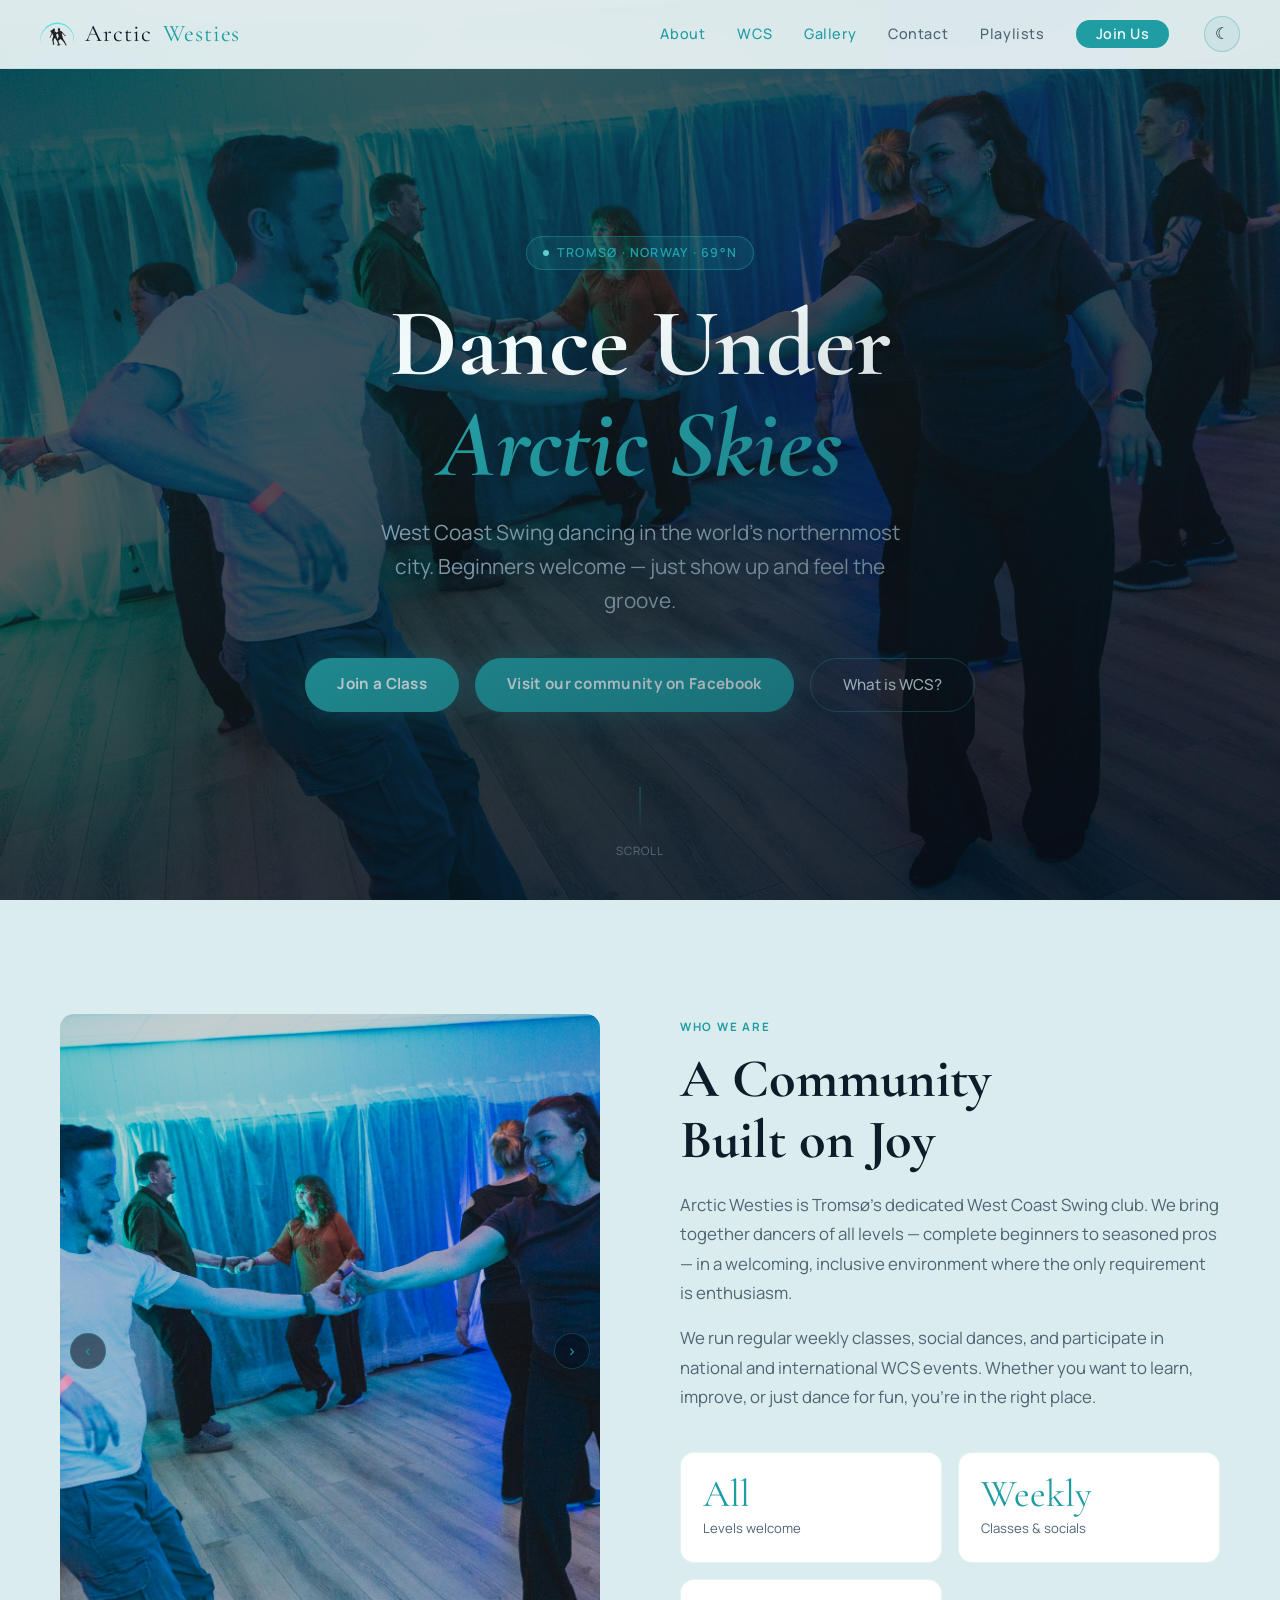
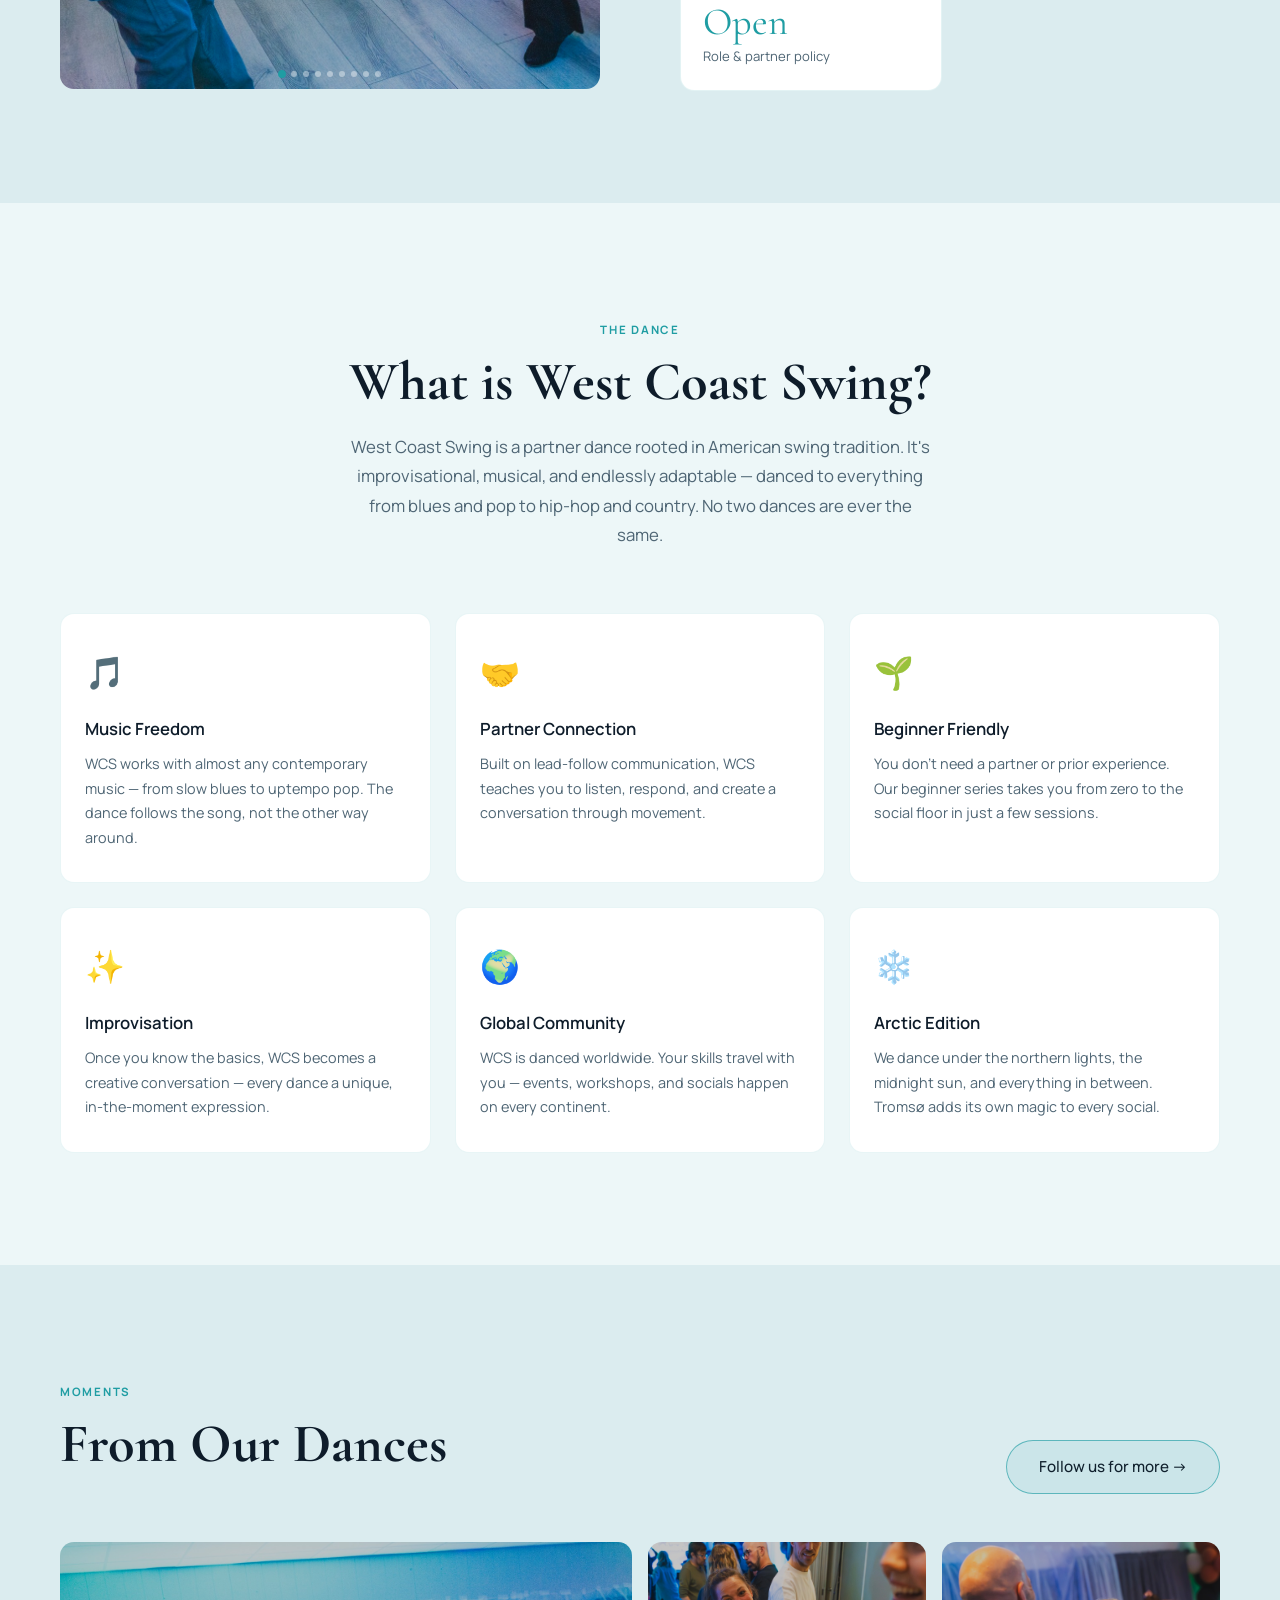
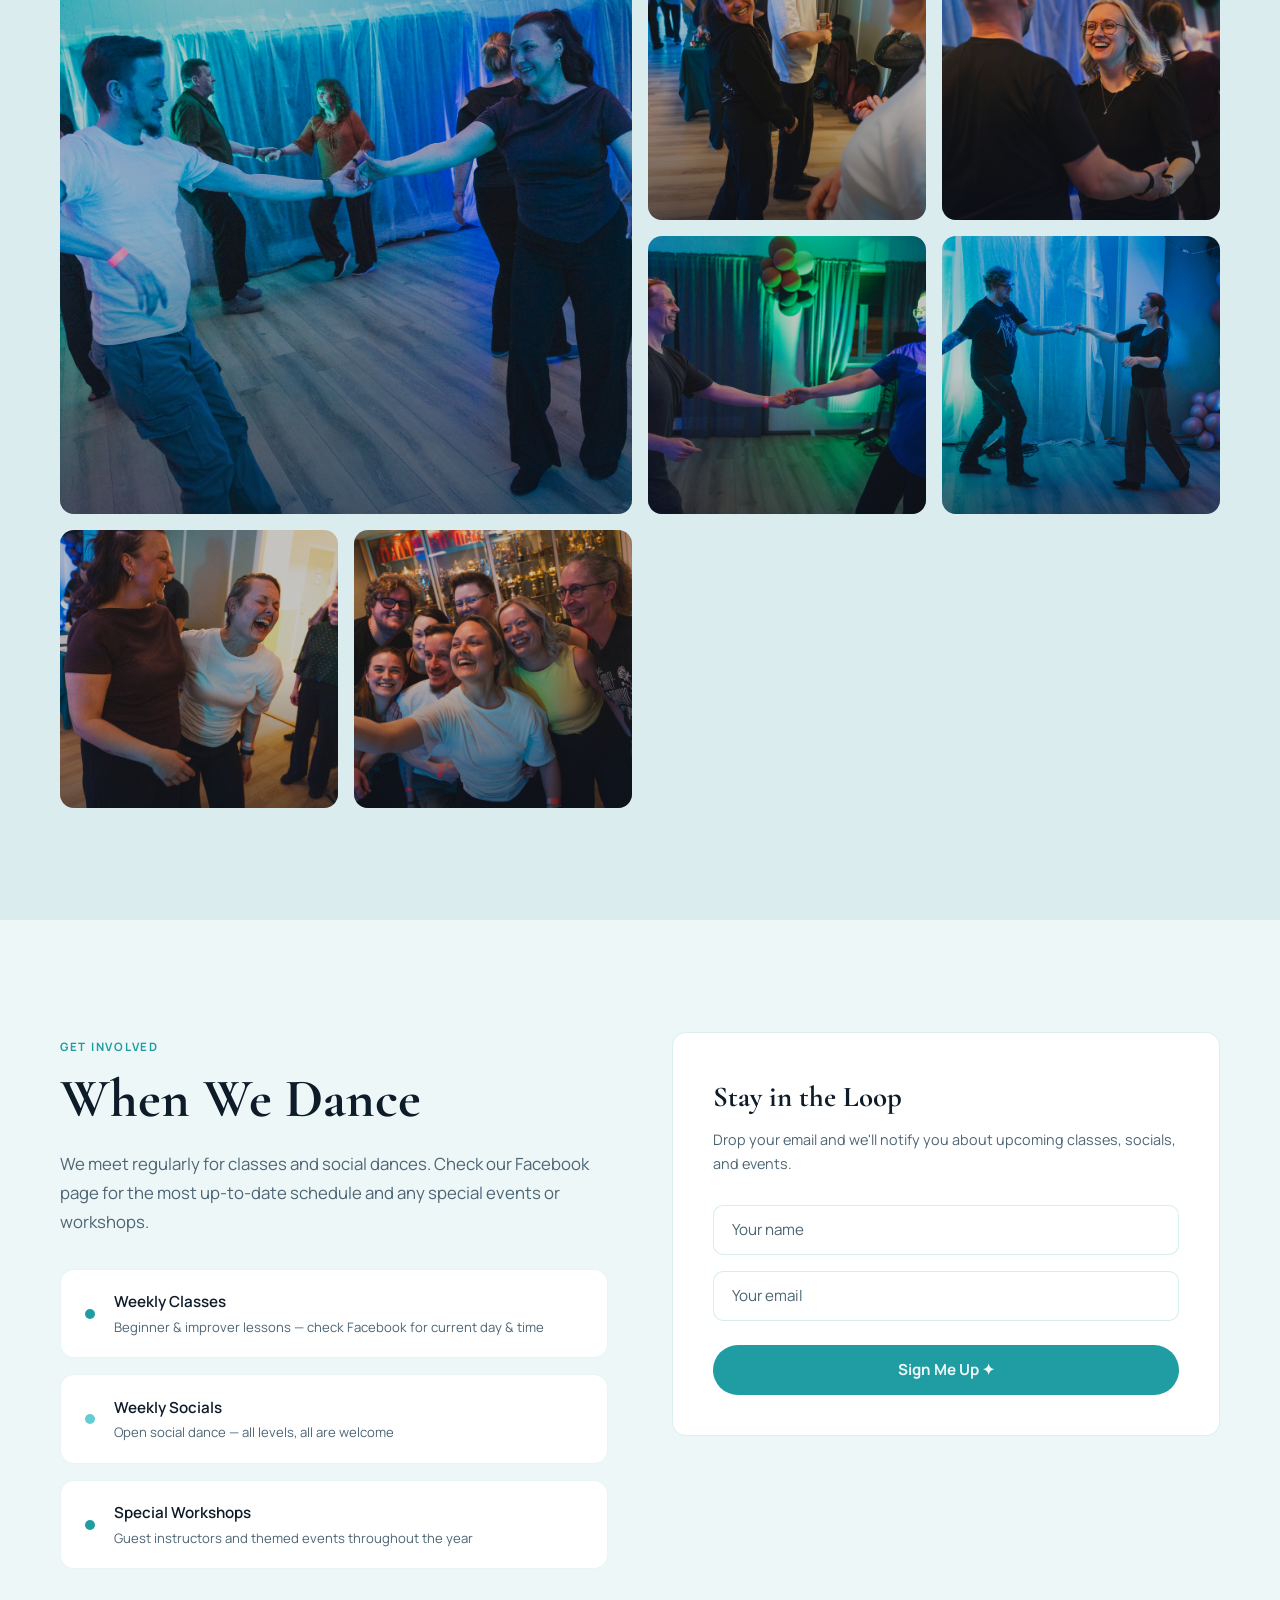
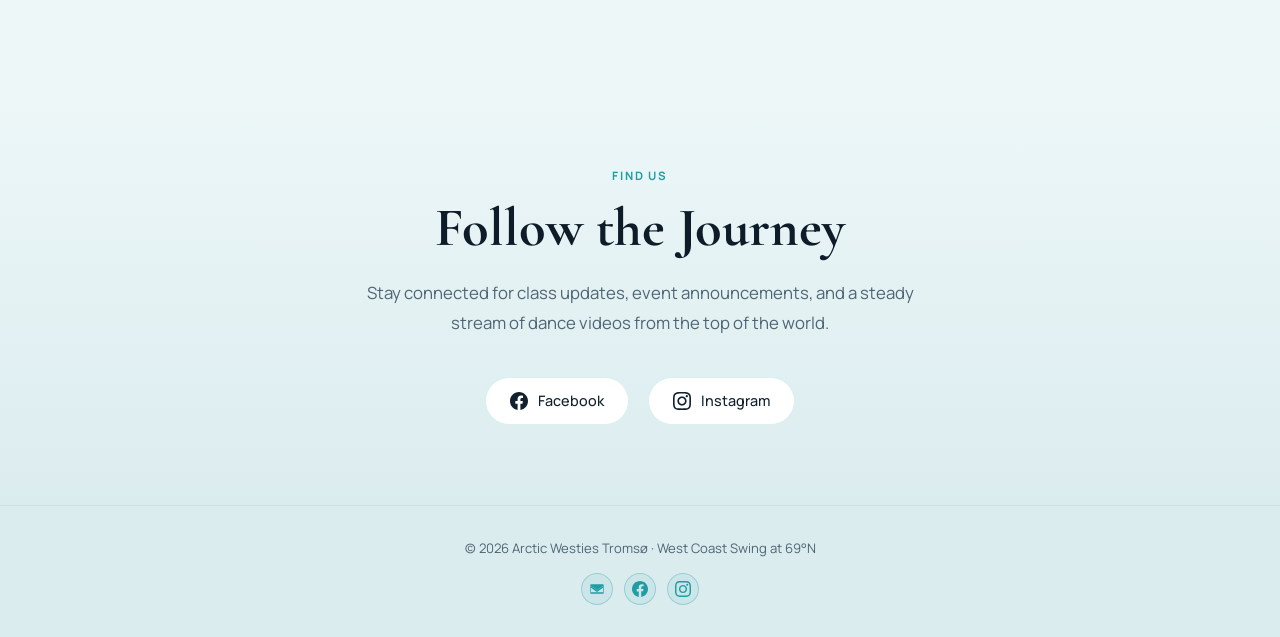
==== index.html @ 947f96ac "update colorscheme" ====
<!DOCTYPE html>
<html lang="en">
<head>
  <meta charset="UTF-8" />
  <meta name="viewport" content="width=device-width, initial-scale=1.0" />
  <title>Arctic Westies — West Coast Swing in Tromsø</title>
  <link rel="icon" type="image/svg+xml" href="favicon.svg" />
  <link rel="icon" type="image/x-icon" href="favicon.ico" />
  <link rel="preconnect" href="https://fonts.googleapis.com" />
  <link rel="preconnect" href="https://fonts.gstatic.com" crossorigin />
  <link href="https://fonts.googleapis.com/css2?family=Manrope:wght@300;400;500;600;700&family=Cormorant+Garamond:ital,wght@0,600;0,700;1,400;1,600&display=swap" rel="stylesheet" />
  <link rel="stylesheet" href="res/shared.css?v=20260511" />
  <style>
    /* ── Hero ───────────────────────────────────────── */
    .hero {
      position: relative;
      min-height: 100svh;
      display: flex;
      flex-direction: column;
      align-items: center;
      justify-content: center;
      text-align: center;
      padding: 8rem 2rem 5rem;
      overflow: hidden;
    }

    /* Slideshow */
    .hero-slides {
      position: absolute;
      inset: 0;
      overflow: hidden;
    }

    .hero-slide {
      position: absolute;
      inset: 0;
      background-size: cover;
      background-position: center 30%;
      filter: brightness(0.35) saturate(1.2);
      opacity: 0;
      transform: scale(1.04);
      transition: opacity 1.5s ease-in-out;
    }
    .hero-slide.active {
      opacity: 1;
      animation: slowZoom 20s ease-in-out infinite alternate;
    }

    @keyframes slowZoom {
      from { transform: scale(1.04); }
      to   { transform: scale(1.12); }
    }

    /* aurora shimmer overlay */
    .hero-slides::after {
      content: '';
      position: absolute;
      inset: 0;
      background: linear-gradient(
        160deg,
        rgba(var(--teal-rgb), 0.18) 0%,
        rgba(var(--aurora-rgb), 0.08) 40%,
        rgba(8,13,26,0.6) 100%
      );
      pointer-events: none;
      z-index: 1;
    }

    .hero-content {
      position: relative;
      max-width: 800px;
    }

    .hero-badge {
      display: inline-flex;
      align-items: center;
      gap: 0.5rem;
      background: rgba(var(--teal-rgb), 0.15);
      border: 1px solid rgba(var(--teal-rgb), 0.4);
      color: var(--teal);
      font-size: 0.78rem;
      font-weight: 600;
      letter-spacing: 0.1em;
      text-transform: uppercase;
      padding: 0.35rem 1rem;
      border-radius: 50px;
      margin-bottom: 1.5rem;
    }
    .hero-badge::before {
      content: '';
      width: 6px; height: 6px;
      border-radius: 50%;
      background: var(--aurora);
      animation: pulse 2s ease-in-out infinite;
    }
    @keyframes pulse {
      0%, 100% { opacity: 1; transform: scale(1); }
      50%       { opacity: 0.5; transform: scale(1.5); }
    }

    .hero h1 {
      font-family: 'Cormorant Garamond', serif;
      font-size: clamp(3rem, 7.5vw, 6rem);
      color: #ffffff;
      line-height: 1.05;
      margin-bottom: 0.4rem;
      text-shadow: 0 8px 28px rgba(8, 13, 26, 0.45);
    }
    .hero h1 em {
      font-style: italic;
      color: var(--teal);
    }

    .hero-sub {
      font-size: clamp(1rem, 2.5vw, 1.3rem);
      color: #8fa8b8;
      margin: 1.2rem 0 2.5rem;
      max-width: 560px;
      margin-inline: auto;
      text-shadow: 0 6px 22px rgba(8, 13, 26, 0.35);
    }

    .hero-actions {
      display: flex;
      gap: 1rem;
      justify-content: center;
      flex-wrap: wrap;
    }

    .btn-primary {
      display: inline-block;
      background: var(--teal);
      color: var(--navy);
      font-weight: 700;
      font-size: 0.95rem;
      padding: 0.85rem 2rem;
      border-radius: 50px;
      text-decoration: none;
      letter-spacing: 0.02em;
      transition: background var(--transition), transform var(--transition), box-shadow var(--transition);
      box-shadow: 0 0 28px rgba(var(--teal-rgb), 0.35);
    }
    .btn-primary:hover {
      background: var(--aurora);
      transform: translateY(-2px);
      box-shadow: 0 0 40px rgba(var(--aurora-rgb), 0.4);
    }

    .btn-ghost {
      display: inline-block;
      border: 1.5px solid rgba(var(--teal-rgb), 0.45);
      color: #e4fbfc;
      font-weight: 500;
      font-size: 0.95rem;
      padding: 0.85rem 2rem;
      border-radius: 50px;
      text-decoration: none;
      transition: border-color var(--transition), color var(--transition), background var(--transition);
    }
    .btn-ghost:hover {
      border-color: var(--teal);
      color: var(--teal);
      background: rgba(var(--teal-rgb), 0.06);
    }

    .hero-scroll {
      position: absolute;
      bottom: 2.5rem;
      left: 50%;
      transform: translateX(-50%);
      display: flex;
      flex-direction: column;
      align-items: center;
      gap: 0.4rem;
      color: #8fa8b8;
      font-size: 0.72rem;
      letter-spacing: 0.1em;
      text-transform: uppercase;
    }
    .hero-scroll-line {
      width: 1px;
      height: 48px;
      background: linear-gradient(to bottom, var(--teal), transparent);
      animation: scrollLine 2s ease-in-out infinite;
    }
    @keyframes scrollLine {
      0%   { transform: scaleY(0); transform-origin: top; opacity: 0; }
      40%  { transform: scaleY(1); opacity: 1; }
      100% { transform: scaleY(1); transform-origin: bottom; opacity: 0; }
    }

    /* ── Section Shared ─────────────────────────────── */
    section { padding: 7rem 2rem; }

    .section-label {
      display: inline-block;
      font-size: 0.72rem;
      font-weight: 700;
      letter-spacing: 0.15em;
      text-transform: uppercase;
      color: var(--teal);
      margin-bottom: 0.8rem;
    }

    .section-title {
      font-family: 'Cormorant Garamond', serif;
      font-size: clamp(2.2rem, 4.5vw, 3.4rem);
      color: var(--white);
      line-height: 1.12;
      margin-bottom: 1.2rem;
    }

    .section-body {
      color: var(--muted);
      font-size: 1.05rem;
      max-width: 580px;
      line-height: 1.75;
    }

    .container { max-width: 1160px; margin-inline: auto; }

    /* ── About ──────────────────────────────────────── */
    #about {
      background: var(--navy-mid);
    }
    .about-grid {
      display: grid;
      grid-template-columns: 1fr 1fr;
      gap: 5rem;
      align-items: center;
    }
    /* About carousel */
    .about-image-wrap {
      position: relative;
      border-radius: var(--radius);
      overflow: hidden;
      aspect-ratio: 4/5;
    }
    .about-carousel {
      display: flex;
      width: 100%;
      height: 100%;
      transition: transform 0.55s cubic-bezier(.4,0,.2,1);
      will-change: transform;
      touch-action: pan-y pinch-zoom;
    }
    .about-carousel img {
      flex: 0 0 100%;
      width: 100%;
      height: 100%;
      object-fit: cover;
      display: block;
      filter: brightness(0.9) saturate(1.1);
      pointer-events: none;
      user-select: none;
    }
    .about-image-accent {
      position: absolute;
      inset: -16px;
      border-radius: calc(var(--radius) + 8px);
      border: 1.5px solid rgba(var(--teal-rgb), 0.25);
      pointer-events: none;
      z-index: -1;
    }
    .about-carousel-btn {
      position: absolute;
      top: 50%;
      transform: translateY(-50%);
      background: rgba(8,13,26,0.55);
      border: 1px solid rgba(var(--teal-rgb), 0.3);
      color: var(--teal);
      width: 36px; height: 36px;
      border-radius: 50%;
      display: flex;
      align-items: center;
      justify-content: center;
      cursor: pointer;
      z-index: 2;
      transition: background var(--transition), border-color var(--transition);
      font-size: 1rem;
      line-height: 1;
    }
    .about-carousel-btn:hover {
      background: rgba(var(--teal-rgb), 0.2);
      border-color: var(--teal);
    }
    .about-carousel-btn.prev { left: 10px; }
    .about-carousel-btn.next { right: 10px; }
    .about-carousel-dots {
      position: absolute;
      bottom: 12px;
      left: 50%;
      transform: translateX(-50%);
      display: flex;
      gap: 6px;
      z-index: 2;
    }
    .about-carousel-dots span {
      width: 6px; height: 6px;
      border-radius: 50%;
      background: rgba(255,255,255,0.4);
      transition: background var(--transition), transform var(--transition);
      cursor: pointer;
    }
    .about-carousel-dots span.active {
      background: var(--teal);
      transform: scale(1.3);
    }
    .about-stats {
      display: grid;
      grid-template-columns: 1fr 1fr;
      gap: 1rem;
      margin-top: 2.5rem;
    }
    .stat-card {
      background: var(--card-bg);
      border: 1px solid rgba(var(--teal-rgb), 0.12);
      border-radius: var(--radius);
      padding: 1.4rem;
    }
    .stat-card .num {
      font-family: 'Cormorant Garamond', serif;
      font-size: 2.4rem;
      color: var(--teal);
      line-height: 1;
    }
    .stat-card .label {
      font-size: 0.82rem;
      color: var(--muted);
      margin-top: 0.3rem;
    }

    /* ── What is WCS ────────────────────────────────── */
    #wcs {
      background: var(--navy);
      text-align: center;
    }
    .wcs-intro {
      max-width: 680px;
      margin-inline: auto;
    }
    .features-grid {
      display: grid;
      grid-template-columns: repeat(3, 1fr);
      gap: 1.5rem;
      margin-top: 4rem;
    }
    .feature-card {
      background: var(--card-bg);
      border: 1px solid rgba(var(--teal-rgb), 0.1);
      border-radius: var(--radius);
      padding: 2rem 1.5rem;
      text-align: left;
      transition: border-color var(--transition), transform var(--transition), box-shadow var(--transition);
    }
    .feature-card:hover {
      border-color: rgba(var(--teal-rgb), 0.4);
      transform: translateY(-4px);
      box-shadow: 0 12px 36px rgba(var(--teal-rgb), 0.1);
    }
    .feature-icon {
      font-size: 2rem;
      margin-bottom: 1rem;
      display: block;
    }
    .feature-card h3 {
      color: var(--white);
      font-size: 1.05rem;
      font-weight: 600;
      margin-bottom: 0.6rem;
    }
    .feature-card p {
      color: var(--muted);
      font-size: 0.9rem;
      line-height: 1.7;
    }

    /* ── Gallery ────────────────────────────────────── */
    #gallery {
      background: var(--navy-mid);
    }
    .gallery-header {
      display: flex;
      align-items: flex-end;
      justify-content: space-between;
      gap: 2rem;
      margin-bottom: 3rem;
      flex-wrap: wrap;
    }
    #gallery .btn-ghost {
      color: var(--ice);
      border-color: rgba(var(--teal-rgb), 0.55);
      background: rgba(var(--teal-rgb), 0.05);
    }
    #gallery .btn-ghost:hover {
      color: var(--teal);
      background: rgba(var(--teal-rgb), 0.14);
    }
    [data-theme="light"] #gallery .btn-ghost {
      color: #10202d !important;
      border-color: rgba(31, 157, 163, 0.65);
      background: rgba(31, 157, 163, 0.08);
    }
    [data-theme="light"] #gallery .btn-ghost:hover {
      color: #0b6f74 !important;
      background: rgba(31, 157, 163, 0.18);
    }
    .gallery-grid {
      display: grid;
      grid-template-columns: repeat(4, 1fr);
      grid-template-rows: auto auto;
      gap: 1rem;
    }
    .gallery-item {
      overflow: hidden;
      border-radius: var(--radius);
      position: relative;
      cursor: pointer;
    }
    .gallery-item:nth-child(1) {
      grid-column: span 2;
      grid-row: span 2;
    }
    .gallery-item img {
      width: 100%;
      height: 100%;
      object-fit: cover;
      display: block;
      aspect-ratio: 1;
      transition: transform 0.6s cubic-bezier(.4,0,.2,1), filter 0.6s ease;
      filter: brightness(0.85) saturate(1.1);
    }
    .gallery-item:nth-child(1) img { aspect-ratio: auto; }
    .gallery-item:hover img {
      transform: scale(1.05);
      filter: brightness(1) saturate(1.3);
    }
    .gallery-item::after {
      content: '';
      position: absolute;
      inset: 0;
      background: linear-gradient(to bottom, transparent 50%, rgba(8,13,26,0.5));
      pointer-events: none;
    }

    /* ── Schedule / Join ────────────────────────────── */
    #join {
      background: var(--navy);
    }
    .join-grid {
      display: grid;
      grid-template-columns: 1fr 1fr;
      gap: 4rem;
      align-items: start;
    }
    .schedule-list {
      margin-top: 2rem;
      display: flex;
      flex-direction: column;
      gap: 1rem;
    }
    .schedule-item {
      display: flex;
      align-items: center;
      gap: 1.2rem;
      background: var(--card-bg);
      border: 1px solid rgba(var(--teal-rgb), 0.1);
      border-radius: var(--radius);
      padding: 1.2rem 1.5rem;
      transition: border-color var(--transition);
    }
    .schedule-item:hover { border-color: rgba(var(--teal-rgb), 0.35); }
    .schedule-dot {
      width: 10px; height: 10px;
      border-radius: 50%;
      background: var(--teal);
      flex-shrink: 0;
    }
    .schedule-dot.aurora { background: var(--aurora); }
    .schedule-item-text .day {
      font-weight: 600;
      color: var(--white);
      font-size: 0.95rem;
    }
    .schedule-item-text .desc {
      font-size: 0.82rem;
      color: var(--muted);
      margin-top: 0.15rem;
    }

    .join-form-card {
      background: var(--card-bg);
      border: 1px solid rgba(var(--teal-rgb), 0.15);
      border-radius: var(--radius);
      padding: 2.5rem;
    }
    .join-form-card h3 {
      font-family: 'Cormorant Garamond', serif;
      font-size: 1.8rem;
      color: var(--white);
      margin-bottom: 0.5rem;
    }
    .join-form-card p {
      color: var(--muted);
      font-size: 0.9rem;
      margin-bottom: 1.8rem;
    }
    .form-group { margin-bottom: 1rem; }
    .form-group input {
      width: 100%;
      background: rgba(255,255,255,0.04);
      border: 1px solid rgba(var(--teal-rgb), 0.18);
      border-radius: 10px;
      color: var(--white);
      font-family: inherit;
      font-size: 0.95rem;
      padding: 0.85rem 1.1rem;
      outline: none;
      transition: border-color var(--transition), box-shadow var(--transition);
    }
    .form-group input::placeholder { color: var(--muted); }
    .form-group input:focus {
      border-color: var(--teal);
      box-shadow: 0 0 0 3px rgba(var(--teal-rgb), 0.1);
    }
    .form-submit {
      width: 100%;
      background: var(--teal);
      color: var(--navy);
      font-family: inherit;
      font-size: 0.95rem;
      font-weight: 700;
      border: none;
      border-radius: 50px;
      padding: 0.9rem;
      cursor: pointer;
      margin-top: 0.5rem;
      transition: background var(--transition), transform var(--transition);
    }
    .form-submit:hover {
      background: var(--aurora);
      transform: translateY(-1px);
    }

    /* ── Social Links ───────────────────────────────── */
    #social {
      background: linear-gradient(180deg, var(--navy) 0%, var(--navy-mid) 100%);
      text-align: center;
      padding: 5rem 2rem;
    }
    .social-links {
      display: flex;
      justify-content: center;
      gap: 1.2rem;
      margin-top: 2.5rem;
      flex-wrap: wrap;
    }
    .social-link {
      display: inline-flex;
      align-items: center;
      gap: 0.6rem;
      background: var(--card-bg);
      border: 1px solid rgba(var(--teal-rgb), 0.15);
      color: var(--ice);
      text-decoration: none;
      font-size: 0.9rem;
      font-weight: 500;
      padding: 0.7rem 1.5rem;
      border-radius: 50px;
      transition: border-color var(--transition), color var(--transition), transform var(--transition);
    }
    .social-link svg { width: 18px; height: 18px; fill: currentColor; flex-shrink: 0; }
    .social-link:hover {
      border-color: var(--teal);
      color: var(--teal);
      transform: translateY(-2px);
    }

    @media (max-width: 900px) {
      .about-grid,
      .join-grid { grid-template-columns: 1fr; gap: 3rem; }

      .features-grid { grid-template-columns: 1fr 1fr; }

      .gallery-grid {
        grid-template-columns: 1fr 1fr;
      }
      .gallery-item:nth-child(1) {
        grid-column: span 2;
        grid-row: span 1;
      }
    }

    @media (max-width: 600px) {
      section { padding: 5rem 1.25rem; }
      .features-grid { grid-template-columns: 1fr; }
      .gallery-grid { grid-template-columns: 1fr; }
      .gallery-item:nth-child(1) { grid-column: span 1; }
    }
  </style>
</head>
<body>

  <!-- ── Hero ────────────────────────────────── -->
  <section class="hero">
    <div class="hero-slides">
      <div class="hero-slide active" style="background-image:url('res/669555722_122290406372065096_7731487247216348692_n.jpg')"></div>
      <div class="hero-slide" style="background-image:url('res/671834419_122290404608065096_618133652669736184_n.jpg')"></div>
      <div class="hero-slide" style="background-image:url('res/669970367_122290406996065096_5418430406136648073_n.jpg')"></div>
      <div class="hero-slide" style="background-image:url('res/670624724_122290405556065096_8692727728279044291_n.jpg')"></div>
      <div class="hero-slide" style="background-image:url('res/670909158_122290405946065096_632603687669706200_n.jpg')"></div>
      <div class="hero-slide" style="background-image:url('res/670921360_122290405538065096_1580877307536704262_n.jpg')"></div>
      <div class="hero-slide" style="background-image:url('res/670985426_122290407302065096_5317517016173339021_n.jpg')"></div>
      <div class="hero-slide" style="background-image:url('res/671493852_122290406324065096_4670091031132647930_n.jpg')"></div>
      <div class="hero-slide" style="background-image:url('res/671787609_122290405724065096_8483701940552019245_n.jpg')"></div>
      <div class="hero-slide" style="background-image:url('res/673459684_122290405802065096_8936611366694424307_n.jpg')"></div>
    </div>
    <div class="hero-content">
      <div class="hero-badge">Tromsø · Norway · 69°N</div>
      <h1>Dance Under<br /><em>Arctic Skies</em></h1>
      <p class="hero-sub">
        West Coast Swing dancing in the world's northernmost city.
        Beginners welcome — just show up and feel the groove.
      </p>
      <div class="hero-actions">
        <a href="#join" class="btn-primary">Join a Class</a>
          <a href="https://www.facebook.com/profile.php?id=61551952885255" target="_blank" rel="noopener noreferrer" class="btn-primary">Visit our community on Facebook</a>
        <a href="#wcs" class="btn-ghost">What is WCS?</a>
      </div>
    </div>
    <div class="hero-scroll">
      <div class="hero-scroll-line"></div>
      <span>scroll</span>
    </div>
  </section>

  <!-- ── About ───────────────────────────────── -->
  <section id="about">
    <div class="container">
      <div class="about-grid">
        <div class="about-image-wrap reveal" id="aboutCarouselWrap">
          <div class="about-carousel" id="aboutCarousel">
            <img src="res/669555722_122290406372065096_7731487247216348692_n.jpg" alt="Arctic Westies dancers" />
            <img src="res/671834419_122290404608065096_618133652669736184_n.jpg" alt="Arctic Westies social" />
            <img src="res/669970367_122290406996065096_5418430406136648073_n.jpg" alt="WCS class Tromsø" />
            <img src="res/670624724_122290405556065096_8692727728279044291_n.jpg" alt="Arctic Westies event" />
            <img src="res/670909158_122290405946065096_632603687669706200_n.jpg" alt="WCS social dance" />
            <img src="res/670921360_122290405538065096_1580877307536704262_n.jpg" alt="Dance class" />
            <img src="res/671493852_122290406324065096_4670091031132647930_n.jpg" alt="Arctic Westies dancers" />
            <img src="res/671787609_122290405724065096_8483701940552019245_n.jpg" alt="WCS in Tromsø" />
            <img src="res/673459684_122290405802065096_8936611366694424307_n.jpg" alt="Arctic Westies" />
          </div>
          <button class="about-carousel-btn prev" aria-label="Previous">&#8249;</button>
          <button class="about-carousel-btn next" aria-label="Next">&#8250;</button>
          <div class="about-carousel-dots" id="aboutDots"></div>
          <div class="about-image-accent"></div>
        </div>
        <div>
          <span class="section-label reveal">Who we are</span>
          <h2 class="section-title reveal reveal-delay-1">A Community<br />Built on Joy</h2>
          <p class="section-body reveal reveal-delay-2">
            Arctic Westies is Tromsø's dedicated West Coast Swing club.
            We bring together dancers of all levels — complete beginners to
            seasoned pros — in a welcoming, inclusive environment where the
            only requirement is enthusiasm.
          </p>
          <p class="section-body reveal reveal-delay-2" style="margin-top:1rem;">
            We run regular weekly classes, social dances, and participate
            in national and international WCS events. Whether you want to
            learn, improve, or just dance for fun, you're in the right place.
          </p>
          <div class="about-stats">
            <div class="stat-card reveal reveal-delay-3">
              <div class="num">All</div>
              <div class="label">Levels welcome</div>
            </div>
            <div class="stat-card reveal reveal-delay-4">
              <div class="num">Weekly</div>
              <div class="label">Classes & socials</div>
            </div>
            <div class="stat-card reveal reveal-delay-4">
              <div class="num">Open</div>
              <div class="label">Role &amp; partner policy</div>
            </div>
          </div>
        </div>
      </div>
    </div>
  </section>

  <!-- ── What is WCS ──────────────────────────── -->
  <section id="wcs">
    <div class="container">
      <div class="wcs-intro">
        <span class="section-label reveal">The dance</span>
        <h2 class="section-title reveal reveal-delay-1">What is West Coast Swing?</h2>
        <p class="section-body reveal reveal-delay-2" style="margin-inline:auto;">
          West Coast Swing is a partner dance rooted in American swing tradition.
          It's improvisational, musical, and endlessly adaptable — danced to
          everything from blues and pop to hip-hop and country. No two dances are
          ever the same.
        </p>
      </div>
      <div class="features-grid">
        <div class="feature-card reveal reveal-delay-1">
          <span class="feature-icon">🎵</span>
          <h3>Music Freedom</h3>
          <p>WCS works with almost any contemporary music — from slow blues to uptempo pop. The dance follows the song, not the other way around.</p>
        </div>
        <div class="feature-card reveal reveal-delay-2">
          <span class="feature-icon">🤝</span>
          <h3>Partner Connection</h3>
          <p>Built on lead-follow communication, WCS teaches you to listen, respond, and create a conversation through movement.</p>
        </div>
        <div class="feature-card reveal reveal-delay-3">
          <span class="feature-icon">🌱</span>
          <h3>Beginner Friendly</h3>
          <p>You don't need a partner or prior experience. Our beginner series takes you from zero to the social floor in just a few sessions.</p>
        </div>
        <div class="feature-card reveal reveal-delay-1">
          <span class="feature-icon">✨</span>
          <h3>Improvisation</h3>
          <p>Once you know the basics, WCS becomes a creative conversation — every dance a unique, in-the-moment expression.</p>
        </div>
        <div class="feature-card reveal reveal-delay-2">
          <span class="feature-icon">🌍</span>
          <h3>Global Community</h3>
          <p>WCS is danced worldwide. Your skills travel with you — events, workshops, and socials happen on every continent.</p>
        </div>
        <div class="feature-card reveal reveal-delay-3">
          <span class="feature-icon">❄️</span>
          <h3>Arctic Edition</h3>
          <p>We dance under the northern lights, the midnight sun, and everything in between. Tromsø adds its own magic to every social.</p>
        </div>
      </div>
    </div>
  </section>

  <!-- ── Gallery ──────────────────────────────── -->
  <section id="gallery">
    <div class="container">
      <div class="gallery-header">
        <div>
          <span class="section-label reveal">Moments</span>
          <h2 class="section-title reveal reveal-delay-1">From Our Dances</h2>
        </div>
        <a href="#social" class="btn-ghost reveal">Follow us for more →</a>
      </div>
      <div class="gallery-grid">
        <div class="gallery-item reveal">
          <img src="res/669555722_122290406372065096_7731487247216348692_n.jpg" alt="WCS class in Tromsø" loading="lazy" />
        </div>
        <div class="gallery-item reveal reveal-delay-1">
          <img src="res/671834419_122290404608065096_618133652669736184_n.jpg" alt="Arctic Westies social dance" loading="lazy" />
        </div>
        <div class="gallery-item reveal reveal-delay-2">
          <img src="res/669970367_122290406996065096_5418430406136648073_n.jpg" alt="WCS dancers at event" loading="lazy" />
        </div>
        <div class="gallery-item reveal reveal-delay-1">
          <img src="res/670624724_122290405556065096_8692727728279044291_n.jpg" alt="Arctic Westies dancers" loading="lazy" />
        </div>
        <div class="gallery-item reveal reveal-delay-2">
          <img src="res/670909158_122290405946065096_632603687669706200_n.jpg" alt="WCS social in Tromsø" loading="lazy" />
        </div>
        <div class="gallery-item reveal reveal-delay-3">
          <img src="res/670921360_122290405538065096_1580877307536704262_n.jpg" alt="Dance class" loading="lazy" />
        </div>
        <div class="gallery-item reveal reveal-delay-3">
          <img src="res/671493852_122290406324065096_4670091031132647930_n.jpg" alt="Arctic Westies event" loading="lazy" />
        </div>
      </div>
    </div>
  </section>

  <!-- ── Join / Schedule ──────────────────────── -->
  <section id="join">
    <div class="container">
      <div class="join-grid">
        <div>
          <span class="section-label reveal">Get involved</span>
          <h2 class="section-title reveal reveal-delay-1">When We Dance</h2>
          <p class="section-body reveal reveal-delay-2">
            We meet regularly for classes and social dances.
            Check our Facebook page for the most up-to-date schedule and
            any special events or workshops.
          </p>
          <div class="schedule-list">
            <div class="schedule-item reveal reveal-delay-1">
              <div class="schedule-dot"></div>
              <div class="schedule-item-text">
                <div class="day">Weekly Classes</div>
                <div class="desc">Beginner &amp; improver lessons — check Facebook for current day &amp; time</div>
              </div>
            </div>
            <div class="schedule-item reveal reveal-delay-2">
              <div class="schedule-dot aurora"></div>
              <div class="schedule-item-text">
                <div class="day">Weekly Socials</div>
                <div class="desc">Open social dance — all levels, all are welcome</div>
              </div>
            </div>
            <div class="schedule-item reveal reveal-delay-3">
              <div class="schedule-dot"></div>
              <div class="schedule-item-text">
                <div class="day">Special Workshops</div>
                <div class="desc">Guest instructors and themed events throughout the year</div>
              </div>
            </div>
          </div>
        </div>
        <div class="join-form-card reveal reveal-delay-2">
          <h3>Stay in the Loop</h3>
          <p>Drop your email and we'll notify you about upcoming classes, socials, and events.</p>
          <form onsubmit="handleSignup(event)">
            <div class="form-group">
              <input type="text" name="name" placeholder="Your name" required autocomplete="name" />
            </div>
            <div class="form-group">
              <input type="email" name="email" placeholder="Your email" required autocomplete="email" />
            </div>
            <button type="submit" class="form-submit">Sign Me Up ✦</button>
          </form>
        </div>
      </div>
    </div>
  </section>

  <!-- ── Social ───────────────────────────────── -->
  <section id="social">
    <div class="container">
      <span class="section-label reveal">Find us</span>
      <h2 class="section-title reveal reveal-delay-1">Follow the Journey</h2>
      <p class="section-body reveal reveal-delay-2" style="margin-inline:auto; text-align:center;">
        Stay connected for class updates, event announcements, and a steady
        stream of dance videos from the top of the world.
      </p>
      <div class="social-links">
        <a href="https://www.facebook.com/profile.php?id=61551952885255" target="_blank" rel="noopener noreferrer" class="social-link reveal reveal-delay-1">
          <!-- Facebook icon -->
          <svg viewBox="0 0 24 24" aria-hidden="true"><path d="M24 12.073C24 5.405 18.627 0 12 0S0 5.405 0 12.073C0 18.1 4.388 23.094 10.125 24v-8.437H7.078v-3.49h3.047V9.41c0-3.025 1.792-4.697 4.533-4.697 1.312 0 2.686.236 2.686.236v2.97h-1.513c-1.491 0-1.956.93-1.956 1.886v2.267h3.328l-.532 3.49h-2.796V24C19.612 23.094 24 18.1 24 12.073z"/></svg>
          Facebook
        </a>
        <a href="https://www.instagram.com/arcticwesties" target="_blank" rel="noopener noreferrer" class="social-link reveal reveal-delay-2">
          <!-- Instagram icon -->
          <svg viewBox="0 0 24 24" aria-hidden="true"><path d="M12 2.163c3.204 0 3.584.012 4.85.07 3.252.148 4.771 1.691 4.919 4.919.058 1.265.069 1.645.069 4.849 0 3.205-.012 3.584-.069 4.849-.149 3.225-1.664 4.771-4.919 4.919-1.266.058-1.644.07-4.85.07-3.204 0-3.584-.012-4.849-.07-3.26-.149-4.771-1.699-4.919-4.92-.058-1.265-.07-1.644-.07-4.849 0-3.204.013-3.583.07-4.849.149-3.227 1.664-4.771 4.919-4.919 1.266-.057 1.645-.069 4.849-.069zm0-2.163c-3.259 0-3.667.014-4.947.072-4.358.2-6.78 2.618-6.98 6.98-.059 1.281-.073 1.689-.073 4.948 0 3.259.014 3.668.072 4.948.2 4.358 2.618 6.78 6.98 6.98 1.281.058 1.689.072 4.948.072 3.259 0 3.668-.014 4.948-.072 4.354-.2 6.782-2.618 6.979-6.98.059-1.28.073-1.689.073-4.948 0-3.259-.014-3.667-.072-4.947-.196-4.354-2.617-6.78-6.979-6.98-1.281-.059-1.69-.073-4.949-.073zm0 5.838c-3.403 0-6.162 2.759-6.162 6.162s2.759 6.163 6.162 6.163 6.162-2.759 6.162-6.163c0-3.403-2.759-6.162-6.162-6.162zm0 10.162c-2.209 0-4-1.79-4-4 0-2.209 1.791-4 4-4s4 1.791 4 4c0 2.21-1.791 4-4 4zm6.406-11.845c-.796 0-1.441.645-1.441 1.44s.645 1.44 1.441 1.44c.795 0 1.439-.645 1.439-1.44s-.644-1.44-1.439-1.44z"/></svg>
          Instagram
        </a>
      </div>
    </div>
  </section>

  <!-- ── Scripts ──────────────────────────────── -->
  <script src="res/shared.js?v=20260511"></script>
  <script>
    // Hero slideshow
    (function () {
      const slides = document.querySelectorAll('.hero-slide');
      let current = 0;
      setInterval(() => {
        slides[current].classList.remove('active');
        current = (current + 1) % slides.length;
        slides[current].classList.add('active');
      }, 5000);
    })();

    // About carousel
    (function () {
      const wrap = document.getElementById('aboutCarouselWrap');
      const track = document.getElementById('aboutCarousel');
      const dotsContainer = document.getElementById('aboutDots');
      const total = track.children.length;
      let current = 0;
      let autoTimer;
      let startX = 0;

      // Build dots
      for (let i = 0; i < total; i++) {
        const d = document.createElement('span');
        if (i === 0) d.classList.add('active');
        d.addEventListener('click', () => goTo(i));
        dotsContainer.appendChild(d);
      }

      function goTo(idx) {
        current = (idx + total) % total;
        track.style.transform = `translateX(-${current * 100}%)`;
        dotsContainer.querySelectorAll('span').forEach((d, i) =>
          d.classList.toggle('active', i === current)
        );
      }

      function startAuto() {
        autoTimer = setInterval(() => goTo(current + 1), 4000);
      }
      function stopAuto() { clearInterval(autoTimer); }

      wrap.querySelector('.prev').addEventListener('click', () => { stopAuto(); goTo(current - 1); startAuto(); });
      wrap.querySelector('.next').addEventListener('click', () => { stopAuto(); goTo(current + 1); startAuto(); });

      // Touch swipe (mobile-friendly)
      let touchStartX = 0;
      let touchStartY = 0;
      let isDragging = false;
      track.addEventListener('touchstart', e => {
        touchStartX = e.touches[0].clientX;
        touchStartY = e.touches[0].clientY;
        isDragging = false;
      }, { passive: true });
      track.addEventListener('touchmove', e => {
        const dx = e.touches[0].clientX - touchStartX;
        const dy = e.touches[0].clientY - touchStartY;
        if (!isDragging && Math.abs(dx) > Math.abs(dy) && Math.abs(dx) > 8) {
          isDragging = true;
        }
      }, { passive: true });
      track.addEventListener('touchend', e => {
        if (!isDragging) return;
        const dx = e.changedTouches[0].clientX - touchStartX;
        if (Math.abs(dx) > 40) {
          stopAuto();
          goTo(dx < 0 ? current + 1 : current - 1);
          startAuto();
        }
        isDragging = false;
      }, { passive: true });

      startAuto();
    })();

    // Scroll-reveal
    const observer = new IntersectionObserver(
      (entries) => entries.forEach(e => {
        if (e.isIntersecting) {
          e.target.classList.add('visible');
          observer.unobserve(e.target);
        }
      }),
      { threshold: 0.12 }
    );
    document.querySelectorAll('.reveal').forEach(el => observer.observe(el));

    // Fake form handler (placeholder)
    function handleSignup(e) {
      e.preventDefault();
      const btn = e.target.querySelector('.form-submit');
      btn.textContent = '✓ You\'re on the list!';
      btn.style.background = 'var(--aurora)';
      btn.disabled = true;
    }
  </script>
</body>
</html>
---- res/shared.css ----
/* ── Reset & Tokens ─────────────────────────────── */
*, *::before, *::after { box-sizing: border-box; margin: 0; padding: 0; }

:root {
  --navy:      #080d1a;
  --navy-mid:  #0e1629;
  --teal:      #62e2e7;
  --teal-rgb:  98, 226, 231;
  --teal-dim:  #2faeb5;
  --aurora:    #a7f4f7;
  --aurora-rgb: 167, 244, 247;
  --ice:       #e4fbfc;
  --white:     #ffffff;
  --muted:     #8fa8b8;
  --card-bg:   #111c2e;
  --radius:    14px;
  --transition: 0.35s cubic-bezier(.4,0,.2,1);
  --nav-overlay: rgba(8, 13, 26, 0.7);
  --mobile-overlay: rgba(8, 13, 26, 0.97);
}

[data-theme="light"] {
  --navy:      #edf7f8;
  --navy-mid:  #dbecef;
  --teal:      #1f9da3;
  --teal-rgb:  31, 157, 163;
  --teal-dim:  #187f84;
  --aurora:    #66ccd2;
  --aurora-rgb: 102, 204, 210;
  --ice:       #10202d;
  --white:     #0e1c2a;
  --muted:     #4e6574;
  --card-bg:   #ffffff;
  --nav-overlay: rgba(237, 247, 248, 0.92);
  --mobile-overlay: rgba(237, 247, 248, 0.98);
}

html { scroll-behavior: smooth; }

body {
  font-family: 'Manrope', sans-serif;
  background: var(--navy);
  color: var(--ice);
  line-height: 1.65;
  overflow-x: hidden;
}

/* ── Nav ────────────────────────────────────────── */
nav {
  position: fixed;
  top: 0; left: 0; right: 0;
  z-index: 100;
  display: flex;
  align-items: center;
  justify-content: space-between;
  padding: 1rem 2.5rem;
  background: var(--nav-overlay);
  backdrop-filter: blur(14px);
  -webkit-backdrop-filter: blur(14px);
  border-bottom: 1px solid rgba(var(--teal-rgb), 0.12);
}

.nav-logo {
  display: inline-flex;
  align-items: center;
  gap: 0.7rem;
  line-height: 1;
  font-family: 'Cormorant Garamond', serif;
  font-size: 1.5rem;
  color: var(--white);
  text-decoration: none;
  letter-spacing: 0.04em;
}
.nav-logo-mark {
  width: 2.1rem;
  height: 2.1rem;
  flex-shrink: 0;
  display: block;
}
.nav-logo span { color: var(--teal); }

.nav-links {
  display: flex;
  align-items: center;
  gap: 2rem;
  list-style: none;
}
.nav-links li {
  display: flex;
  align-items: center;
}
.nav-links a {
  display: inline-flex;
  align-items: center;
  line-height: 1;
  color: var(--muted);
  text-decoration: none;
  font-size: 0.9rem;
  font-weight: 500;
  letter-spacing: 0.04em;
  transition: color var(--transition);
}
.nav-links a:hover, .nav-links a.active { color: var(--teal); }

.theme-switch {
  display: inline-flex;
  align-items: center;
  justify-content: center;
  width: 2.25rem;
  height: 2.25rem;
  margin-left: 0.2rem;
  border: 1px solid rgba(var(--teal-rgb), 0.3);
  border-radius: 999px;
  background: rgba(var(--teal-rgb), 0.08);
  color: var(--ice);
  cursor: pointer;
  transition: background var(--transition), border-color var(--transition), transform var(--transition);
}
.theme-switch:hover {
  background: rgba(var(--teal-rgb), 0.2);
  border-color: rgba(var(--teal-rgb), 0.6);
  transform: translateY(-1px);
}
.theme-switch-icon {
  font-size: 1rem;
  line-height: 1;
}

.nav-cta {
  display: inline-flex;
  align-items: center;
  background: var(--teal);
  color: var(--navy) !important;
  padding: 0.45rem 1.2rem;
  border-radius: 50px;
  font-weight: 600 !important;
  transition: background var(--transition), transform var(--transition) !important;
}
.nav-cta:hover { background: var(--aurora) !important; transform: translateY(-1px); }

/* ── Footer ─────────────────────────────────────── */
footer {
  background: var(--navy-mid);
  border-top: 1px solid rgba(var(--teal-rgb), 0.1);
  padding: 2rem;
  text-align: center;
  color: var(--muted);
  font-size: 0.82rem;
}
.footer-meta {
  margin-bottom: 0.85rem;
}
.footer-social {
  display: flex;
  justify-content: center;
  align-items: center;
  gap: 0.7rem;
}
.footer-social-link {
  display: inline-flex;
  align-items: center;
  justify-content: center;
  width: 2rem;
  height: 2rem;
  border-radius: 999px;
  border: 1px solid rgba(var(--teal-rgb), 0.3);
  background: rgba(var(--teal-rgb), 0.08);
  color: var(--teal);
  transition: transform var(--transition), background var(--transition), border-color var(--transition), color var(--transition);
}
.footer-social-link svg {
  width: 1rem;
  height: 1rem;
  fill: currentColor;
}
.footer-social-link:hover {
  transform: translateY(-1px);
  color: var(--aurora);
  border-color: rgba(var(--teal-rgb), 0.6);
  background: rgba(var(--teal-rgb), 0.18);
}
footer a { color: var(--teal); text-decoration: none; }
footer a:hover { text-decoration: underline; }

/* ── Reveal ─────────────────────────────────────── */
.reveal {
  opacity: 0;
  transform: translateY(28px);
  transition: opacity 0.7s ease, transform 0.7s ease;
}
.reveal.visible {
  opacity: 1;
  transform: none;
}
.reveal-delay-1 { transition-delay: 0.1s; }
.reveal-delay-2 { transition-delay: 0.2s; }
.reveal-delay-3 { transition-delay: 0.3s; }
.reveal-delay-4 { transition-delay: 0.4s; }

/* ── Hamburger button ───────────────────────────── */
.nav-hamburger {
  display: none;
  flex-direction: column;
  justify-content: center;
  gap: 5px;
  width: 36px;
  height: 36px;
  background: none;
  border: none;
  cursor: pointer;
  padding: 4px;
  z-index: 200;
  flex-shrink: 0;
}
.nav-hamburger span {
  display: block;
  width: 100%;
  height: 2px;
  background: var(--ice);
  border-radius: 2px;
  transition: transform var(--transition), opacity var(--transition);
  transform-origin: center;
}
.nav-hamburger.open span:nth-child(1) { transform: translateY(7px) rotate(45deg); }
.nav-hamburger.open span:nth-child(2) { opacity: 0; }
.nav-hamburger.open span:nth-child(3) { transform: translateY(-7px) rotate(-45deg); }

/* ── Mobile menu overlay ────────────────────────── */
.nav-mobile-menu {
  display: none;
  position: fixed;
  inset: 0;
  z-index: 150;
  background: var(--mobile-overlay);
  backdrop-filter: blur(16px);
  -webkit-backdrop-filter: blur(16px);
  flex-direction: column;
  align-items: center;
  justify-content: center;
  gap: 2rem;
}
.nav-mobile-menu.open { display: flex; }
.nav-mobile-menu a {
  color: var(--ice);
  text-decoration: none;
  font-size: 1.6rem;
  font-family: 'Cormorant Garamond', serif;
  font-weight: 600;
  letter-spacing: 0.04em;
  transition: color var(--transition);
}
.nav-mobile-menu a:hover { color: var(--teal); }
.nav-mobile-menu .nav-cta {
  background: var(--teal);
  color: var(--navy) !important;
  padding: 0.6rem 1.8rem;
  border-radius: 50px;
  font-family: 'Manrope', sans-serif;
  font-size: 1rem;
  font-weight: 700;
}
.nav-mobile-menu .nav-cta:hover { background: var(--aurora) !important; }
.nav-mobile-menu .theme-switch {
  width: auto;
  height: auto;
  border-radius: 50px;
  padding: 0.6rem 1.2rem;
  font-family: 'Manrope', sans-serif;
  font-size: 1rem;
  font-weight: 700;
}
.nav-mobile-close {
  position: absolute;
  top: 1.2rem;
  right: 1.5rem;
  background: none;
  border: none;
  color: var(--muted);
  font-size: 2rem;
  line-height: 1;
  cursor: pointer;
  transition: color var(--transition);
}
.nav-mobile-close:hover { color: var(--teal); }

/* ── Responsive ─────────────────────────────────── */
@media (max-width: 900px) {
  nav { padding: 1rem 1.5rem; }
  .nav-links { display: none; }
  .nav-hamburger { display: flex; }
  nav .theme-switch { display: none; }
}

@media (max-width: 600px) {
  .page-wrap { padding: 8rem 1.25rem 5rem; }
  .playlists-grid { grid-template-columns: 1fr; }
}
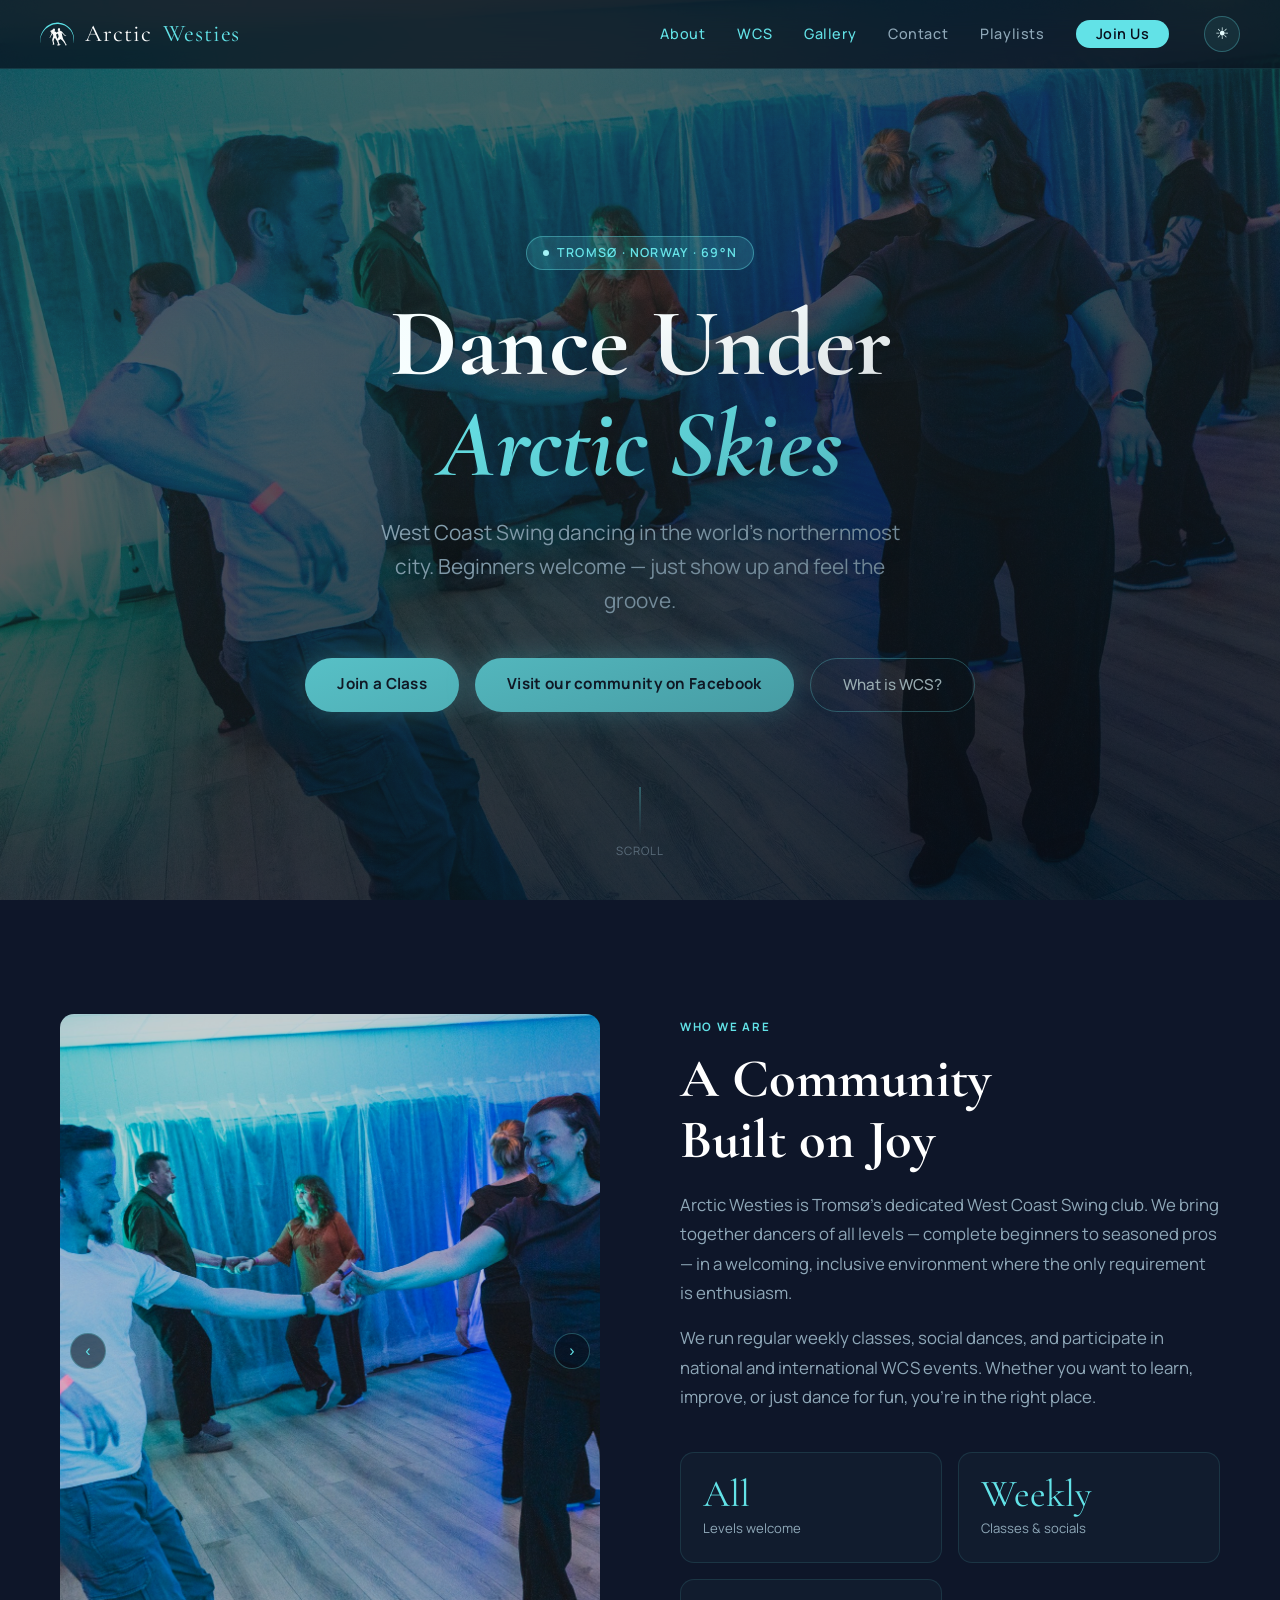
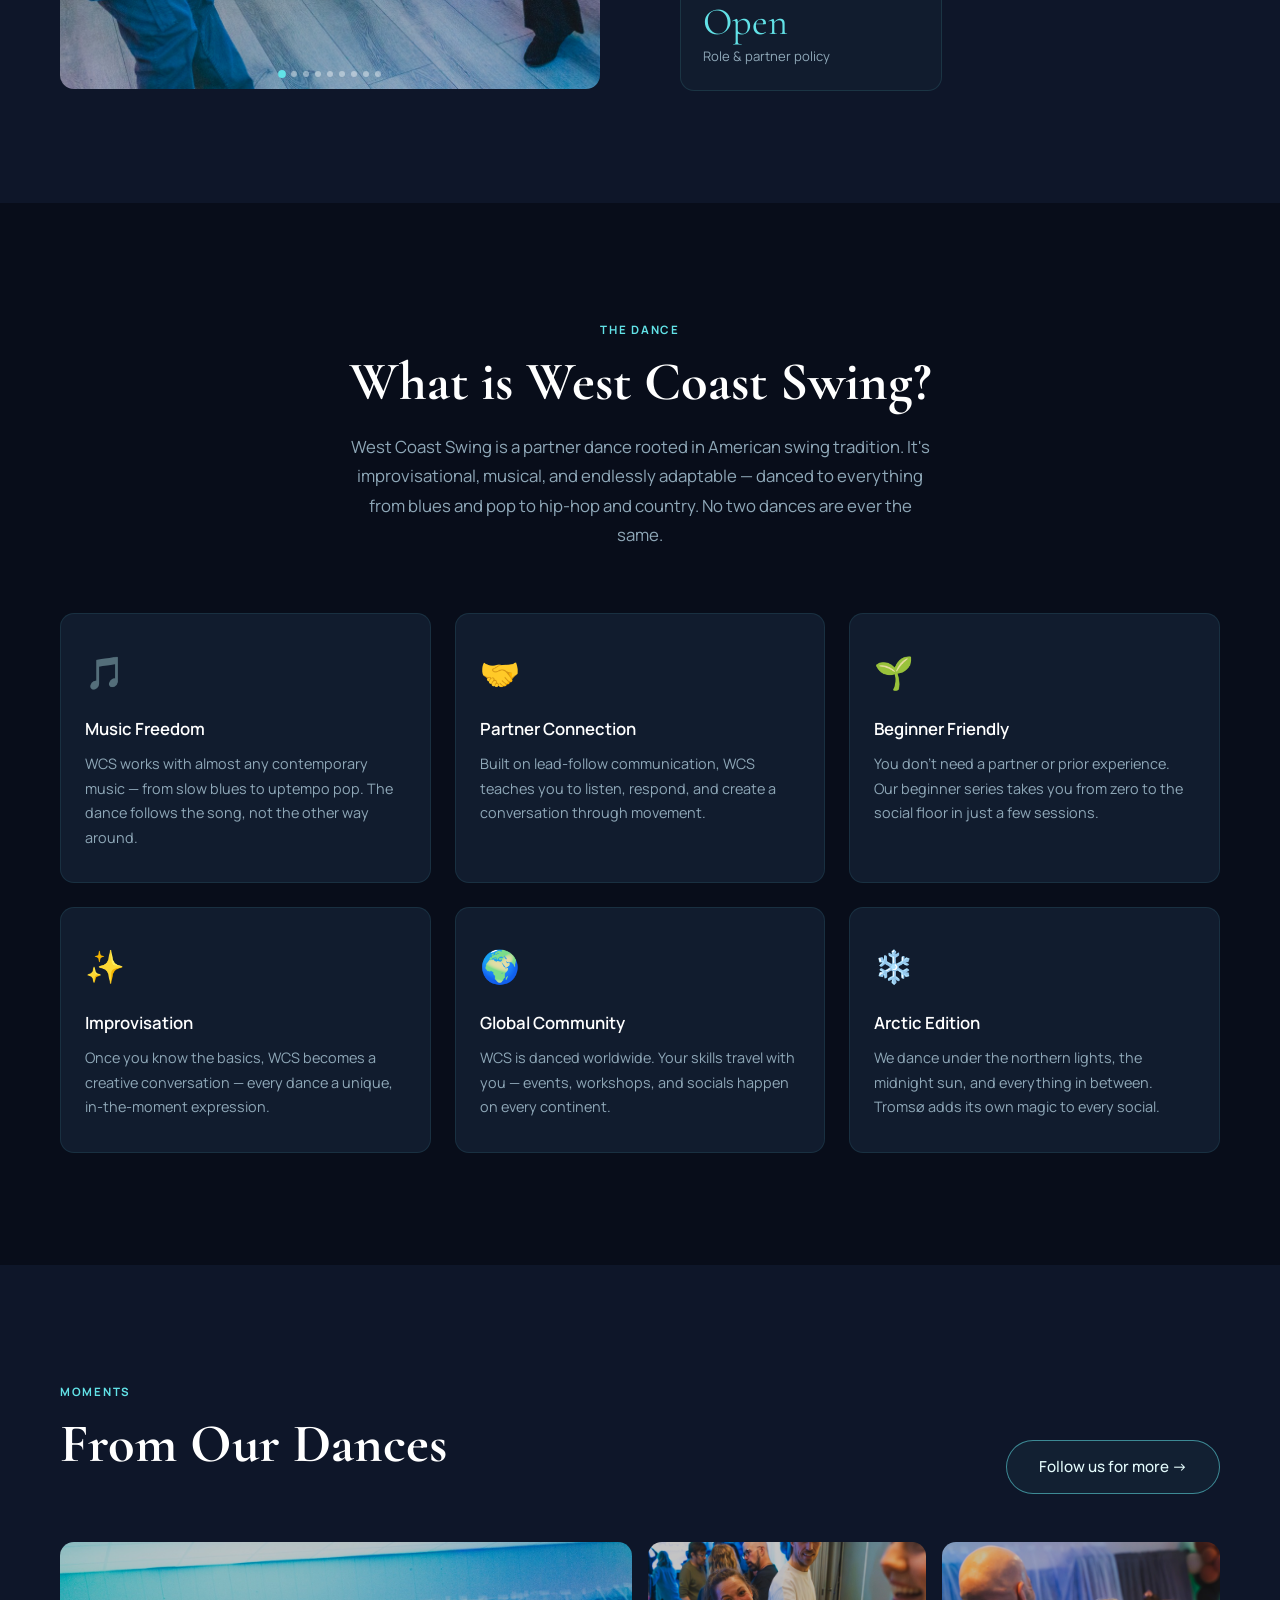
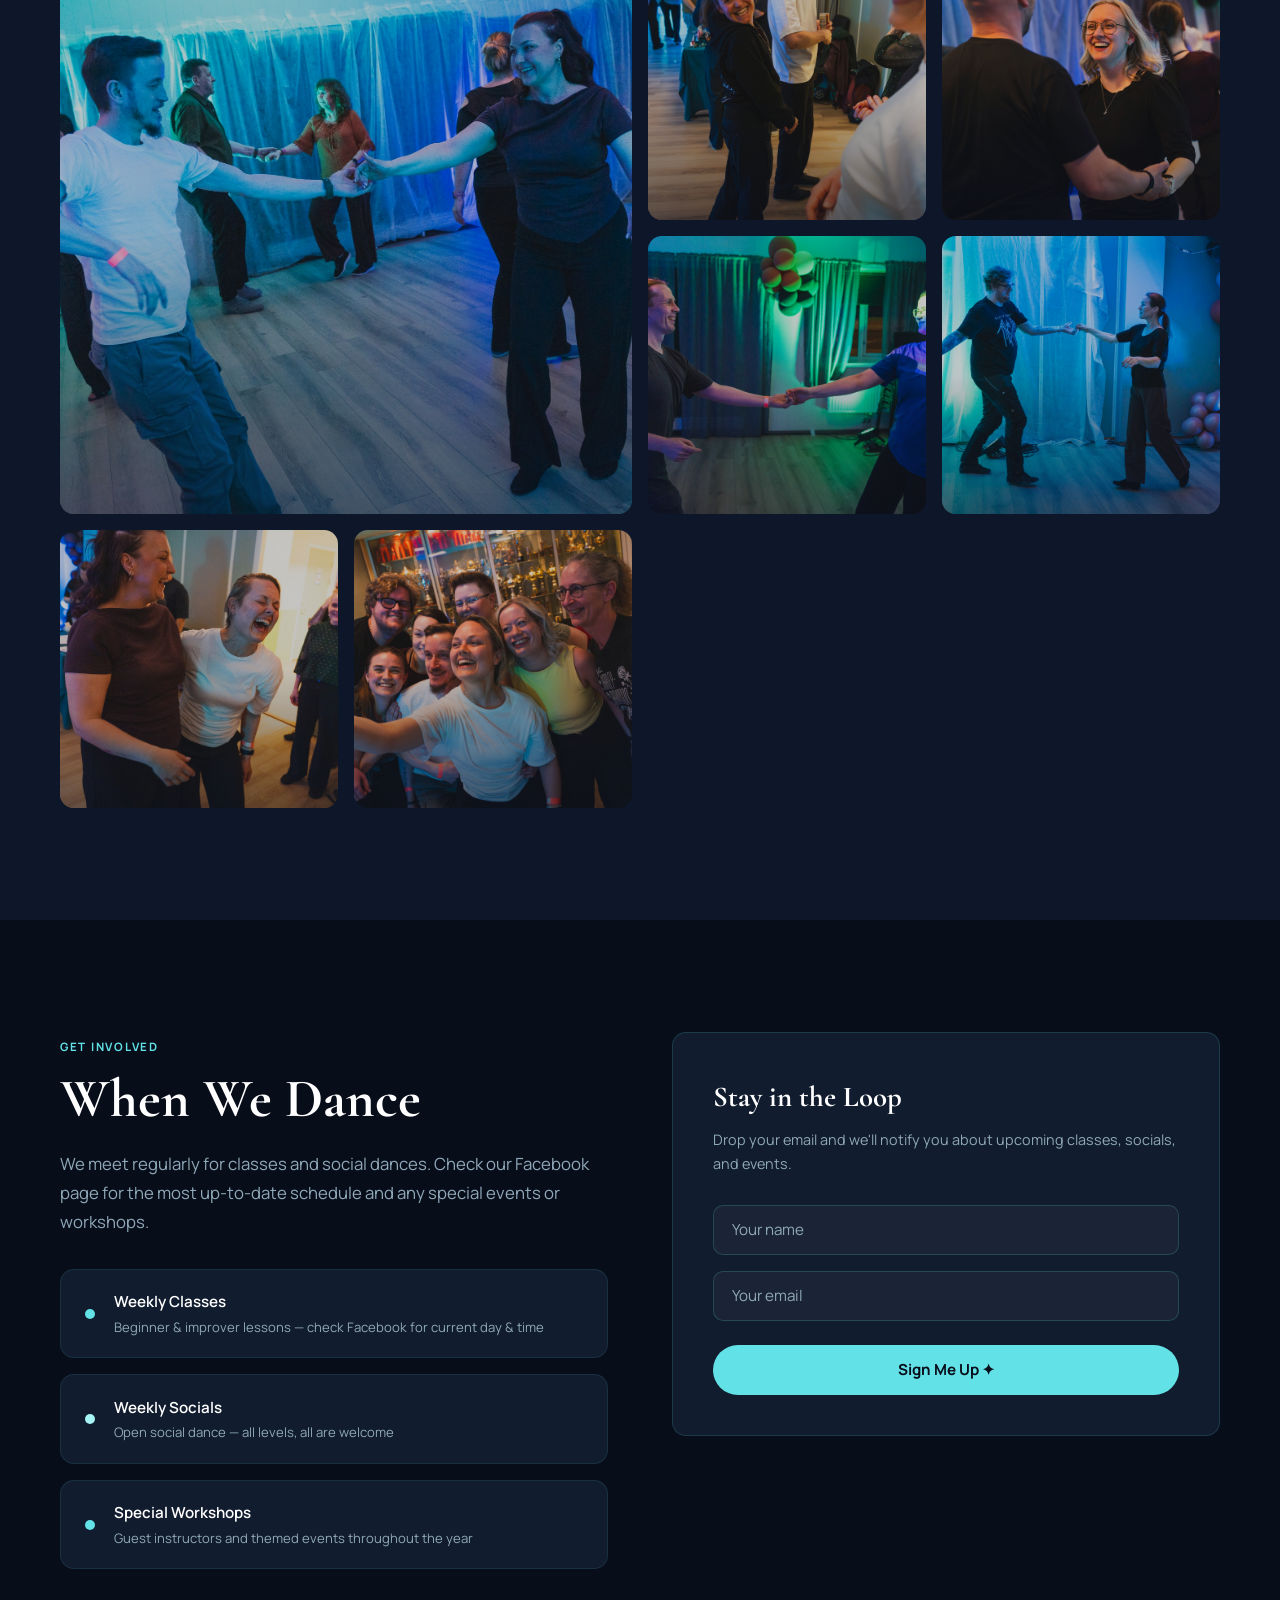
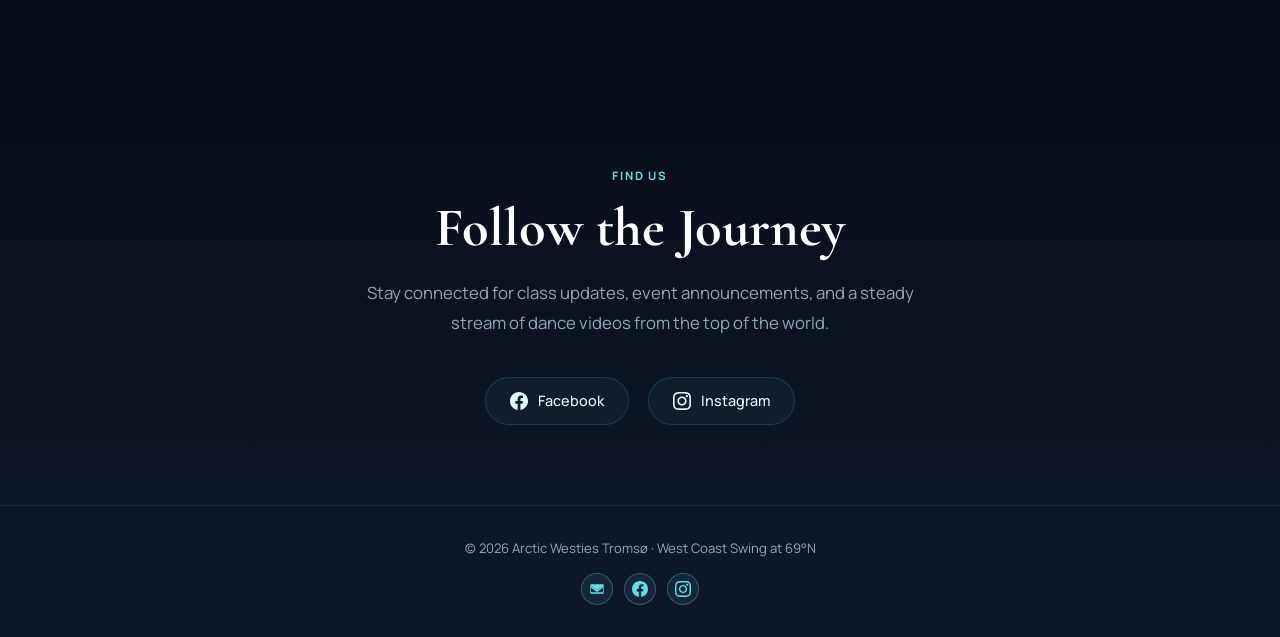
==== commit d9168d00: "add favicon" ====
--- a/index.html
+++ b/index.html
@@ -4,7 +4,6 @@
   <meta charset="UTF-8" />
   <meta name="viewport" content="width=device-width, initial-scale=1.0" />
   <title>Arctic Westies — West Coast Swing in Tromsø</title>
-  <link rel="icon" type="image/svg+xml" href="favicon.svg" />
   <link rel="icon" type="image/x-icon" href="favicon.ico" />
   <link rel="preconnect" href="https://fonts.googleapis.com" />
   <link rel="preconnect" href="https://fonts.gstatic.com" crossorigin />
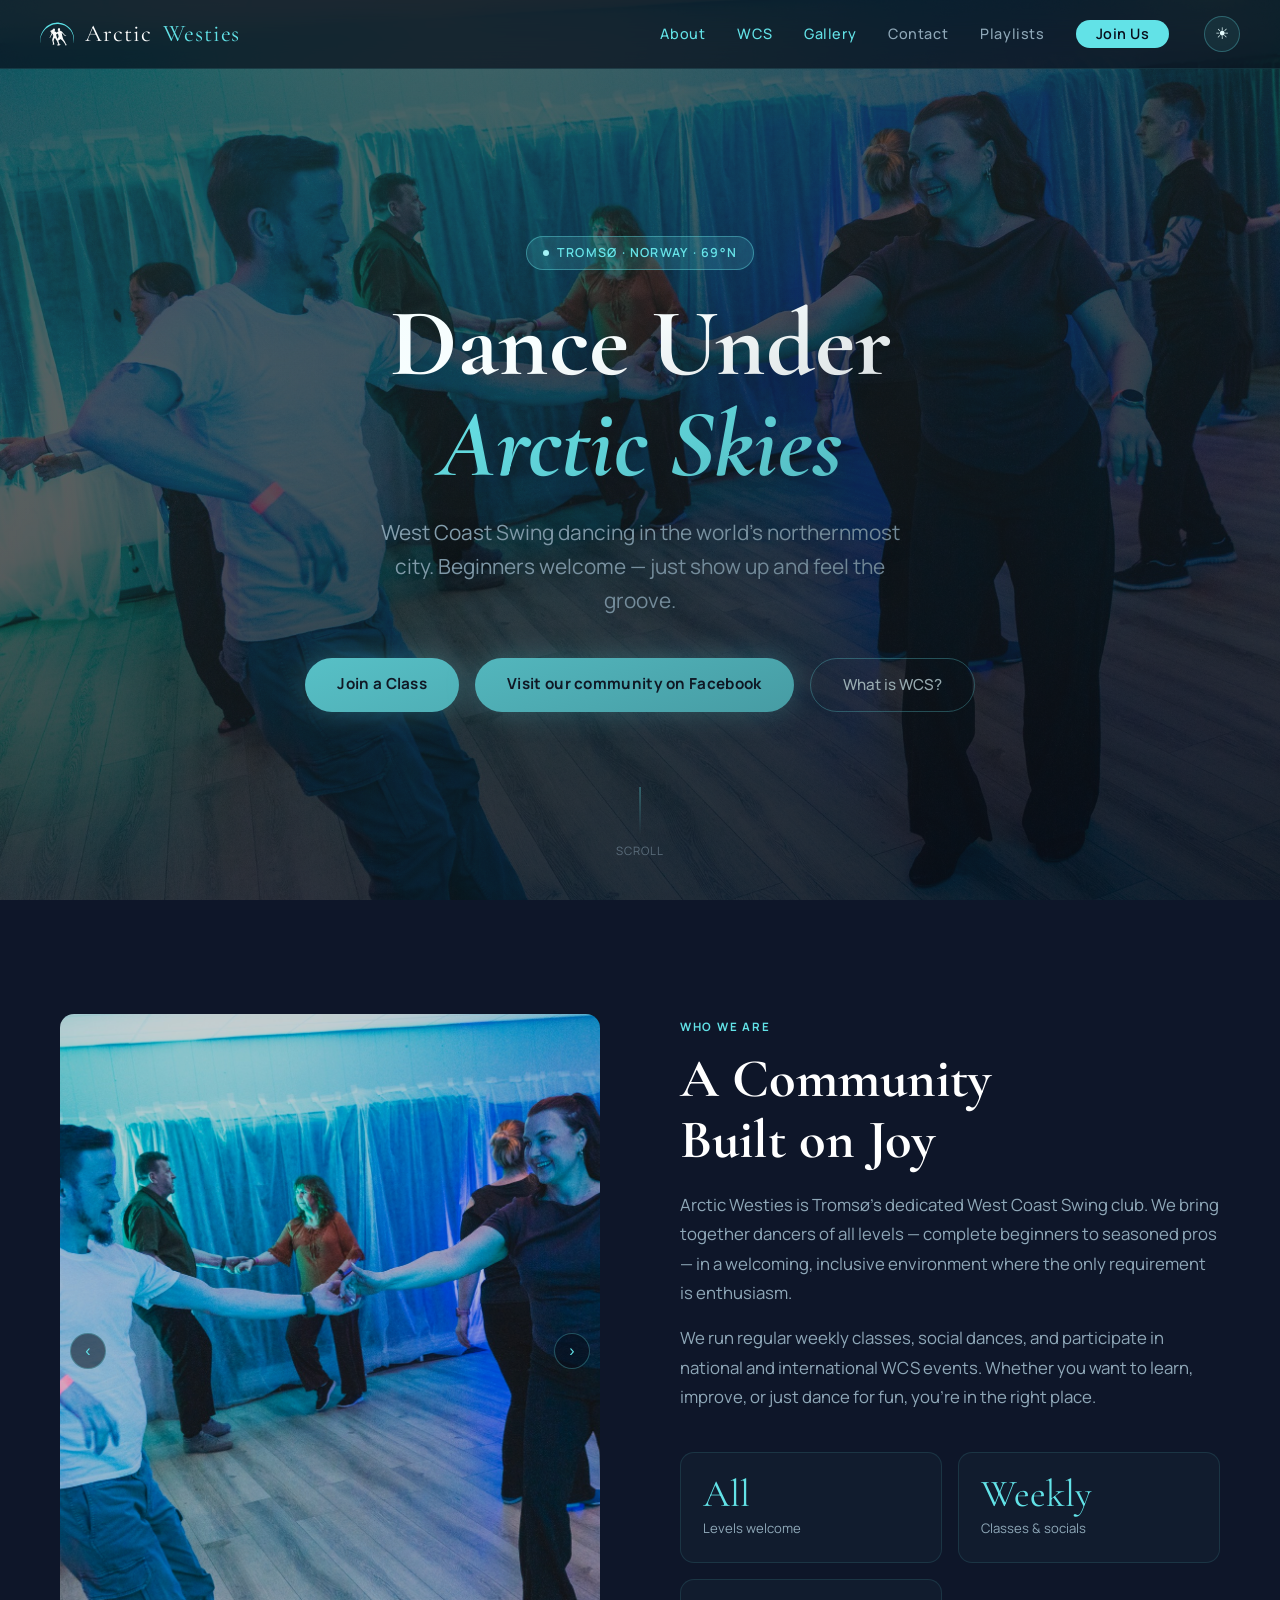
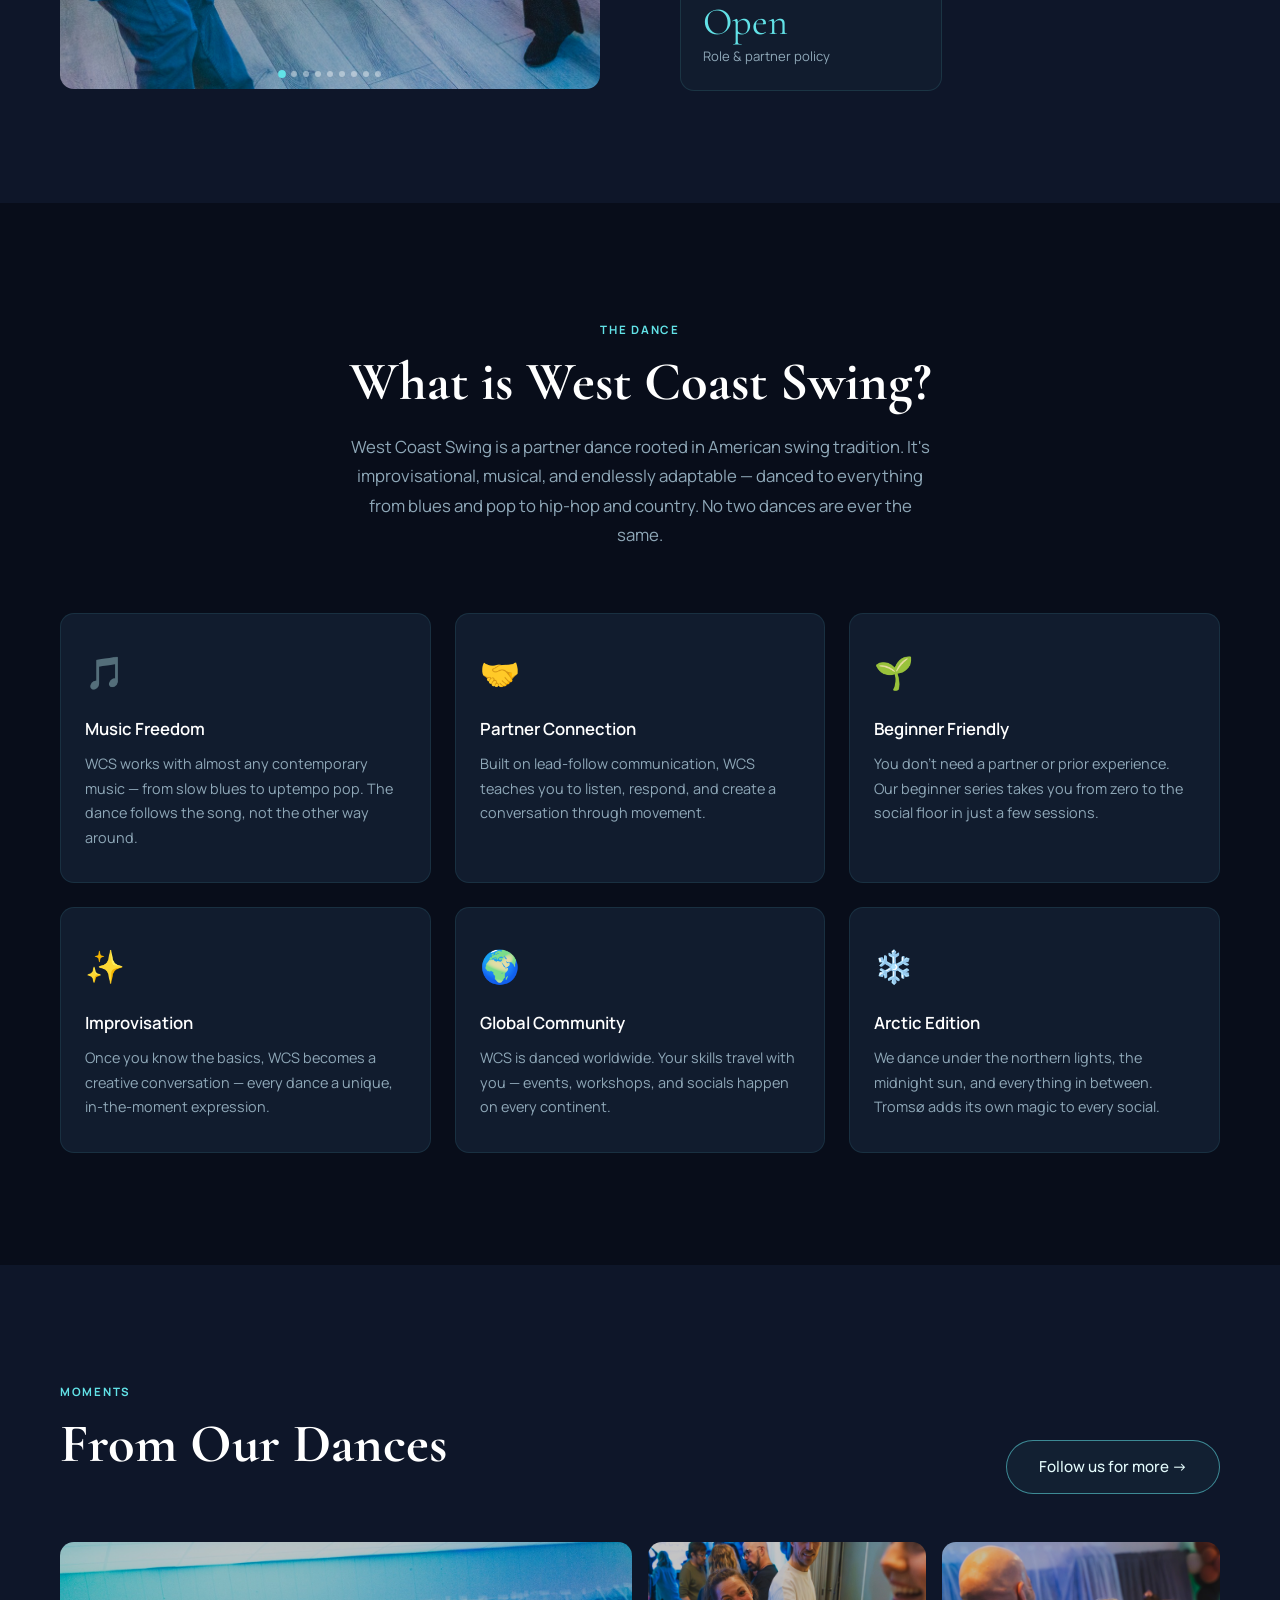
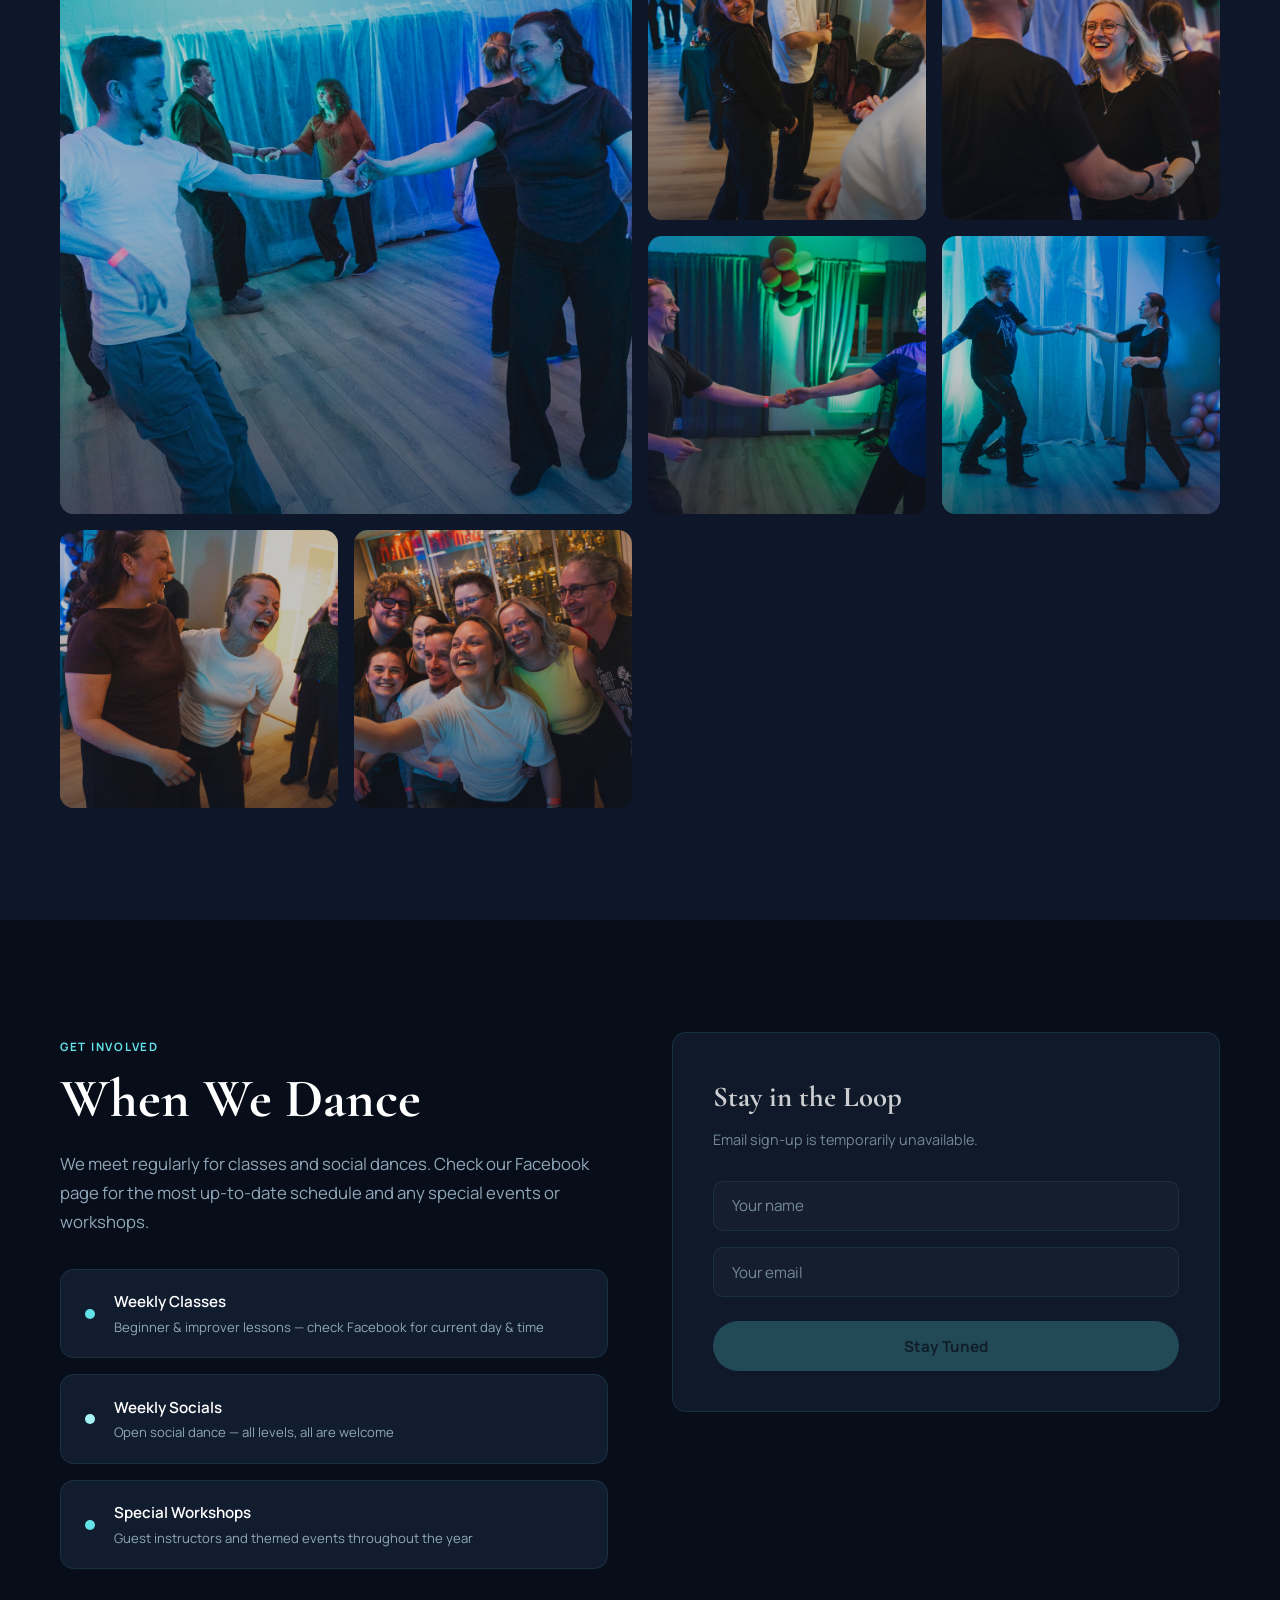
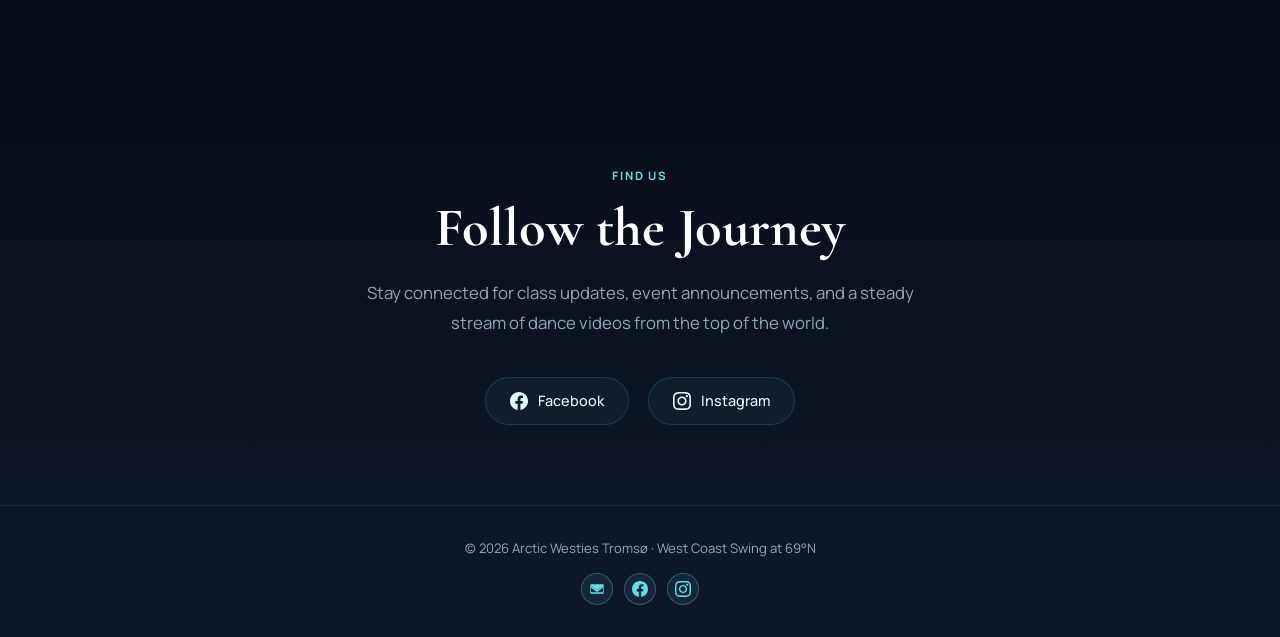
==== commit b2c1c82c: "disable some elements" ====
--- a/index.html
+++ b/index.html
@@ -539,6 +539,25 @@
     .form-submit:hover {
       background: var(--aurora);
       transform: translateY(-1px);
+    }
+    .join-form-card.form-disabled {
+      opacity: 0.8;
+    }
+    .join-form-card.form-disabled .form-group input,
+    .join-form-card.form-disabled .form-submit {
+      cursor: not-allowed;
+    }
+    .join-form-card.form-disabled .form-group input:disabled {
+      background: rgba(255,255,255,0.03);
+      border-color: rgba(var(--teal-rgb), 0.12);
+      color: var(--muted);
+      box-shadow: none;
+    }
+    .join-form-card.form-disabled .form-submit:disabled {
+      background: rgba(var(--teal-rgb), 0.3);
+      color: rgba(8,13,26,0.7);
+      transform: none;
+      box-shadow: none;
     }
 
     /* ── Social Links ───────────────────────────────── */
@@ -807,17 +826,17 @@
             </div>
           </div>
         </div>
-        <div class="join-form-card reveal reveal-delay-2">
+        <div class="join-form-card form-disabled reveal reveal-delay-2" aria-disabled="true">
           <h3>Stay in the Loop</h3>
-          <p>Drop your email and we'll notify you about upcoming classes, socials, and events.</p>
-          <form onsubmit="handleSignup(event)">
+          <p>Email sign-up is temporarily unavailable.</p>
+          <form onsubmit="return false;">
             <div class="form-group">
-              <input type="text" name="name" placeholder="Your name" required autocomplete="name" />
+              <input type="text" name="name" placeholder="Your name" required autocomplete="name" disabled />
             </div>
             <div class="form-group">
-              <input type="email" name="email" placeholder="Your email" required autocomplete="email" />
+              <input type="email" name="email" placeholder="Your email" required autocomplete="email" disabled />
             </div>
-            <button type="submit" class="form-submit">Sign Me Up ✦</button>
+            <button type="submit" class="form-submit" disabled>Stay Tuned</button>
           </form>
         </div>
       </div>
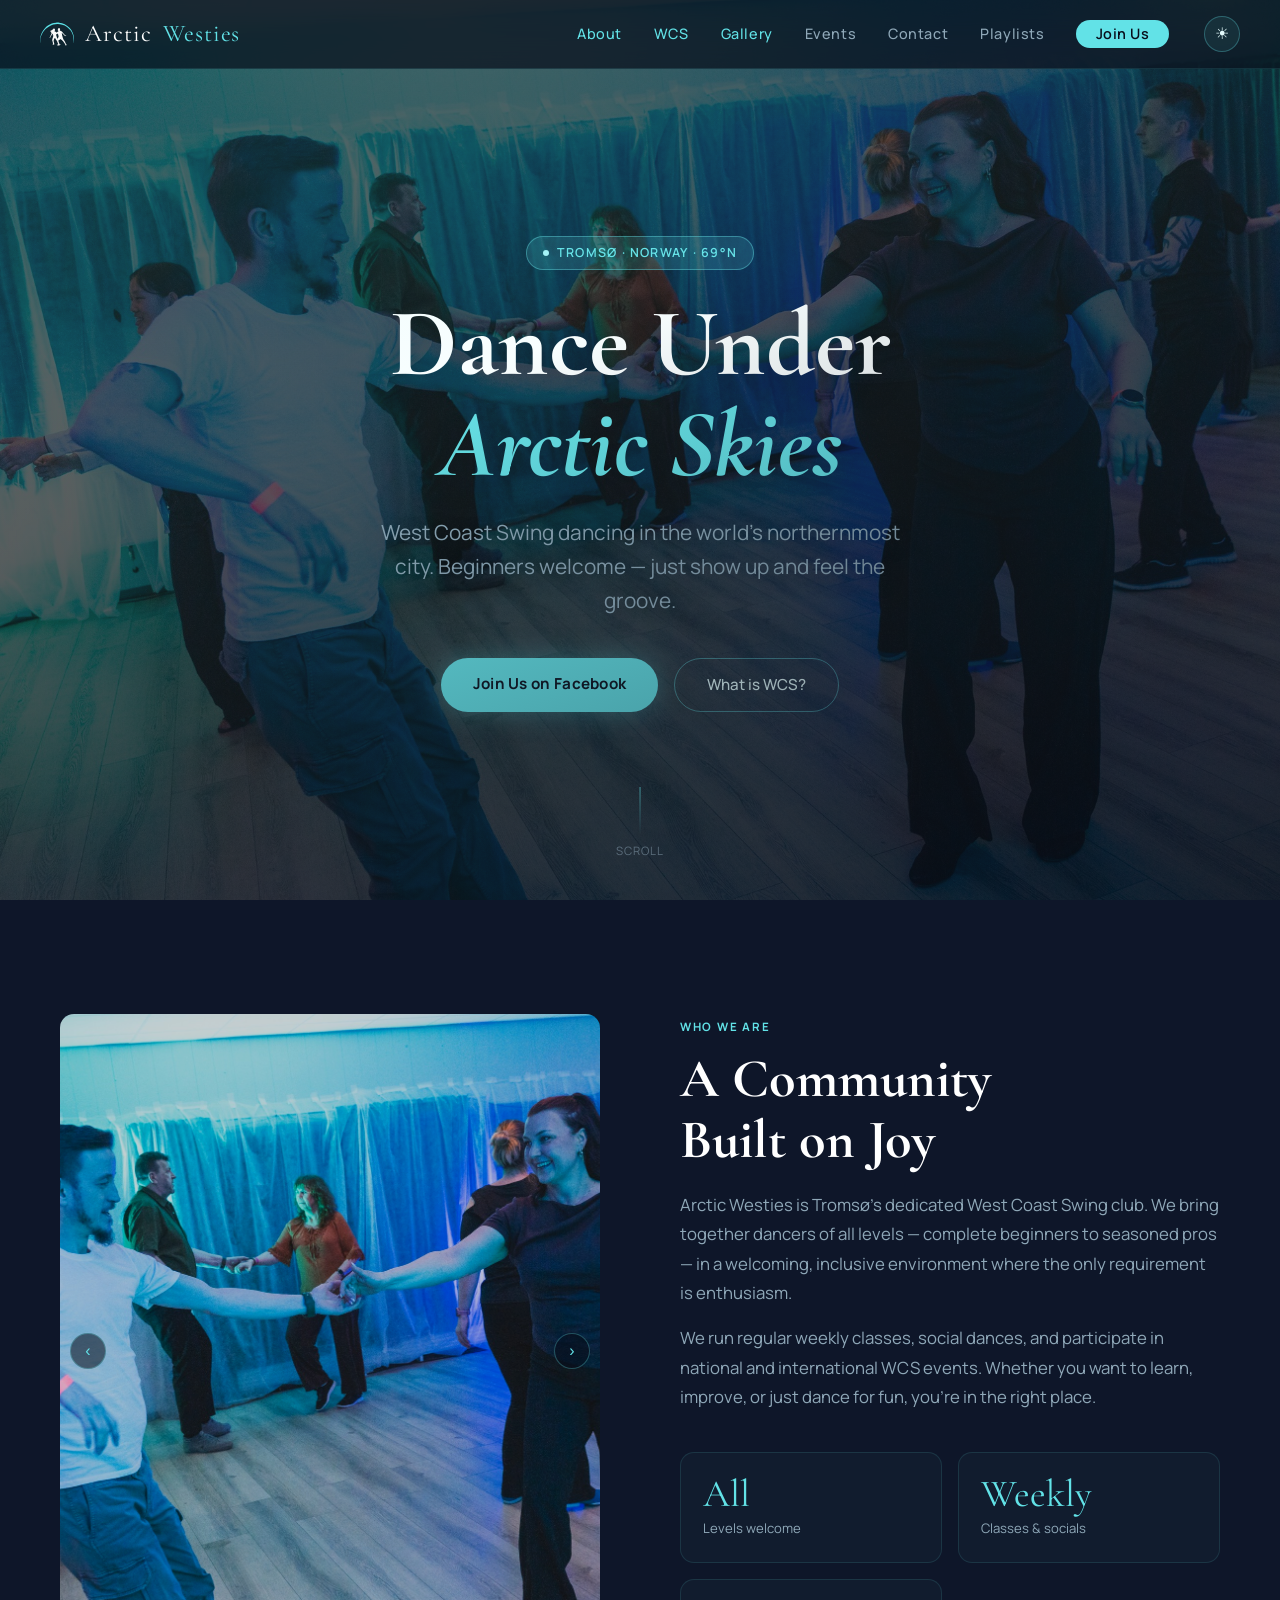
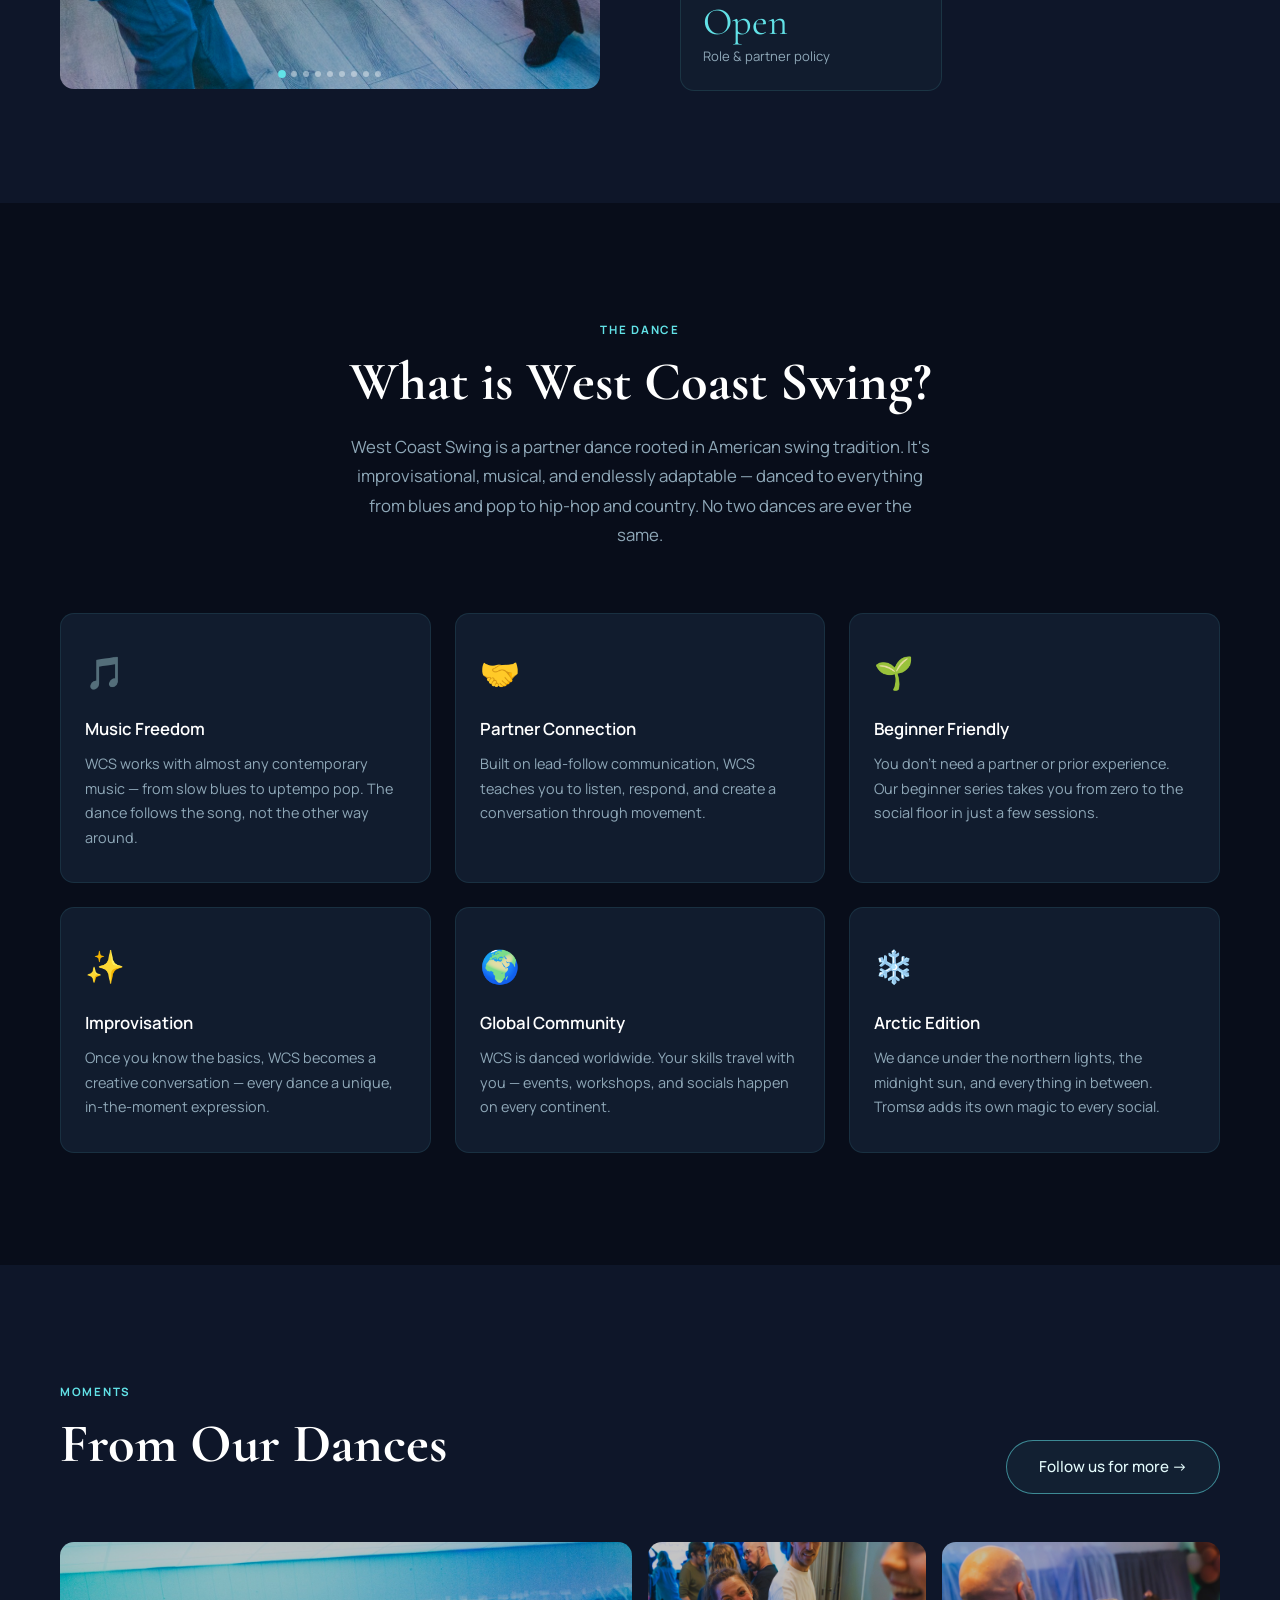
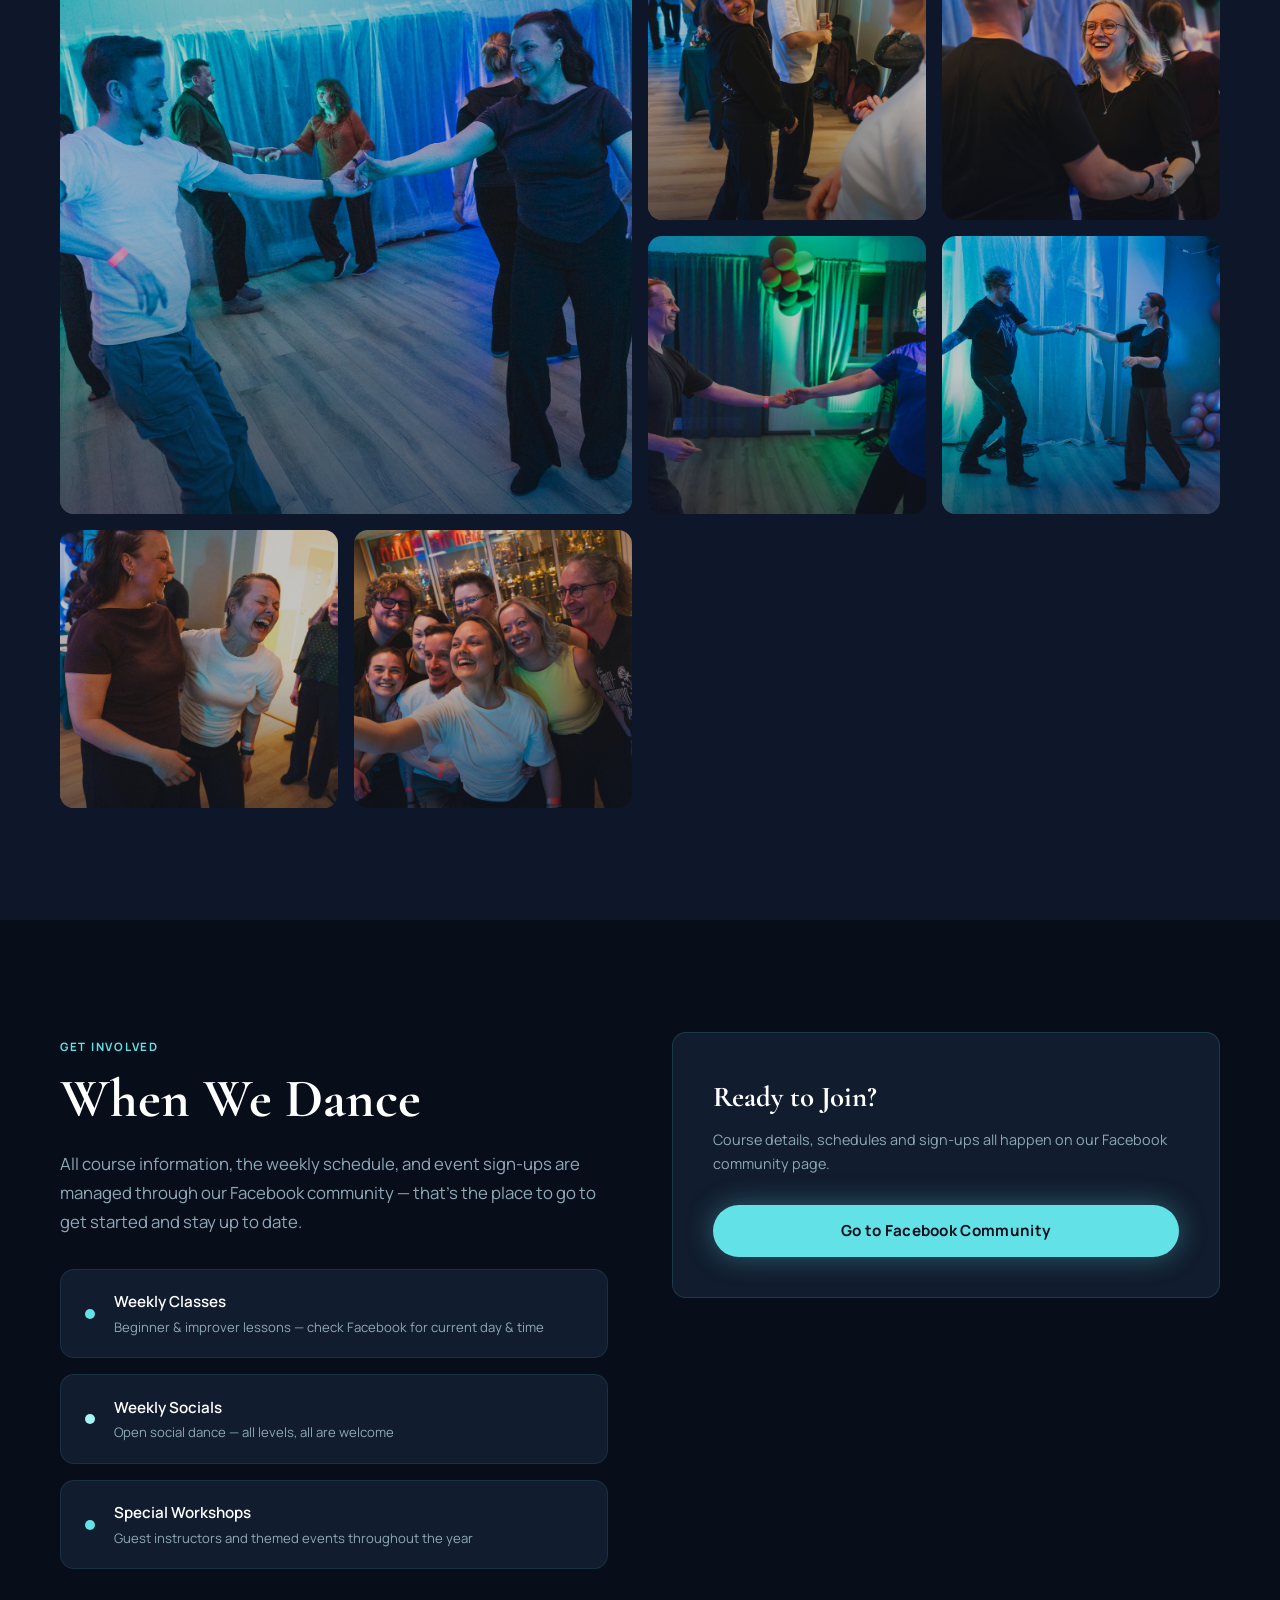
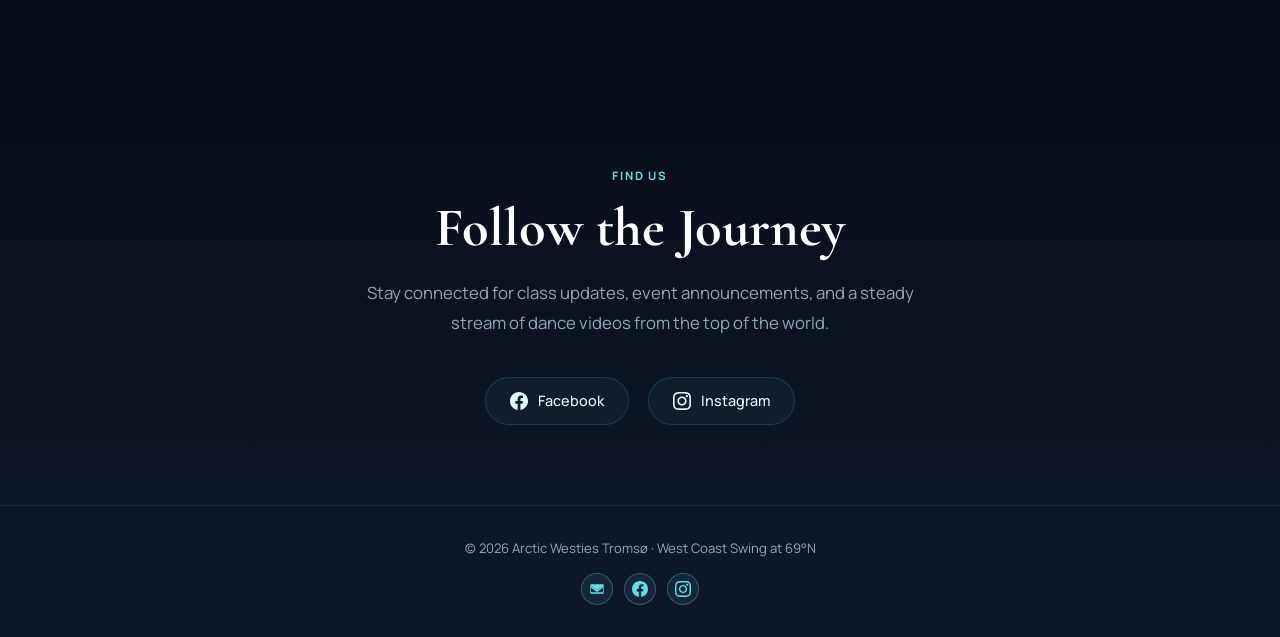
==== commit 71f261fe: "rework the landing page" ====
--- a/index.html
+++ b/index.html
@@ -641,8 +641,7 @@
         Beginners welcome — just show up and feel the groove.
       </p>
       <div class="hero-actions">
-        <a href="#join" class="btn-primary">Join a Class</a>
-          <a href="https://www.facebook.com/profile.php?id=61551952885255" target="_blank" rel="noopener noreferrer" class="btn-primary">Visit our community on Facebook</a>
+        <a href="https://www.facebook.com/profile.php?id=61551952885255" target="_blank" rel="noopener noreferrer" class="btn-primary">Join Us on Facebook</a>
         <a href="#wcs" class="btn-ghost">What is WCS?</a>
       </div>
     </div>
@@ -798,9 +797,9 @@
           <span class="section-label reveal">Get involved</span>
           <h2 class="section-title reveal reveal-delay-1">When We Dance</h2>
           <p class="section-body reveal reveal-delay-2">
-            We meet regularly for classes and social dances.
-            Check our Facebook page for the most up-to-date schedule and
-            any special events or workshops.
+            All course information, the weekly schedule, and event sign-ups
+            are managed through our Facebook community — that's the place
+            to go to get started and stay up to date.
           </p>
           <div class="schedule-list">
             <div class="schedule-item reveal reveal-delay-1">
@@ -826,18 +825,13 @@
             </div>
           </div>
         </div>
-        <div class="join-form-card form-disabled reveal reveal-delay-2" aria-disabled="true">
-          <h3>Stay in the Loop</h3>
-          <p>Email sign-up is temporarily unavailable.</p>
-          <form onsubmit="return false;">
-            <div class="form-group">
-              <input type="text" name="name" placeholder="Your name" required autocomplete="name" disabled />
-            </div>
-            <div class="form-group">
-              <input type="email" name="email" placeholder="Your email" required autocomplete="email" disabled />
-            </div>
-            <button type="submit" class="form-submit" disabled>Stay Tuned</button>
-          </form>
+        <div class="join-form-card reveal reveal-delay-2">
+          <h3>Ready to Join?</h3>
+          <p>
+            Course details, schedules and sign-ups all happen on our
+            Facebook community page.
+          </p>
+          <a href="https://www.facebook.com/profile.php?id=61551952885255" target="_blank" rel="noopener noreferrer" class="btn-primary" style="display:block; text-align:center; margin-top:1.25rem;">Go to Facebook Community</a>
         </div>
       </div>
     </div>
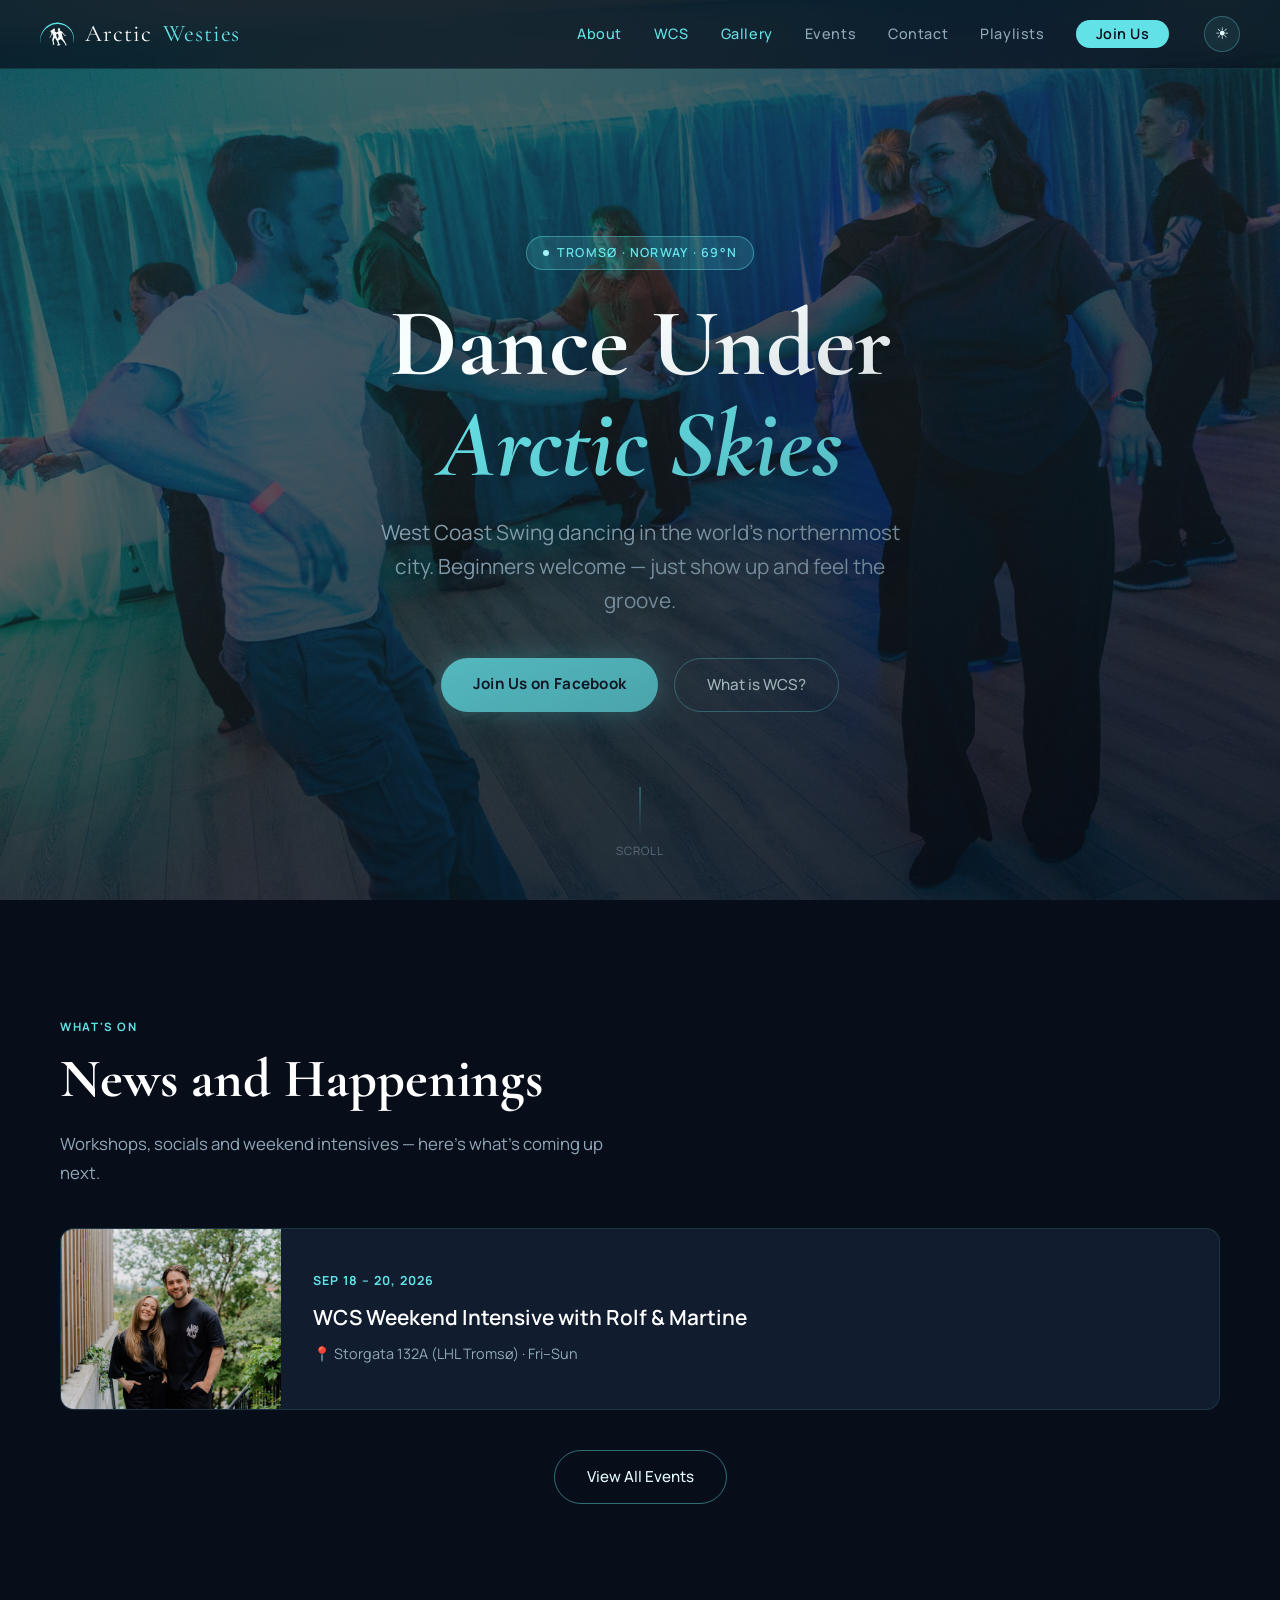
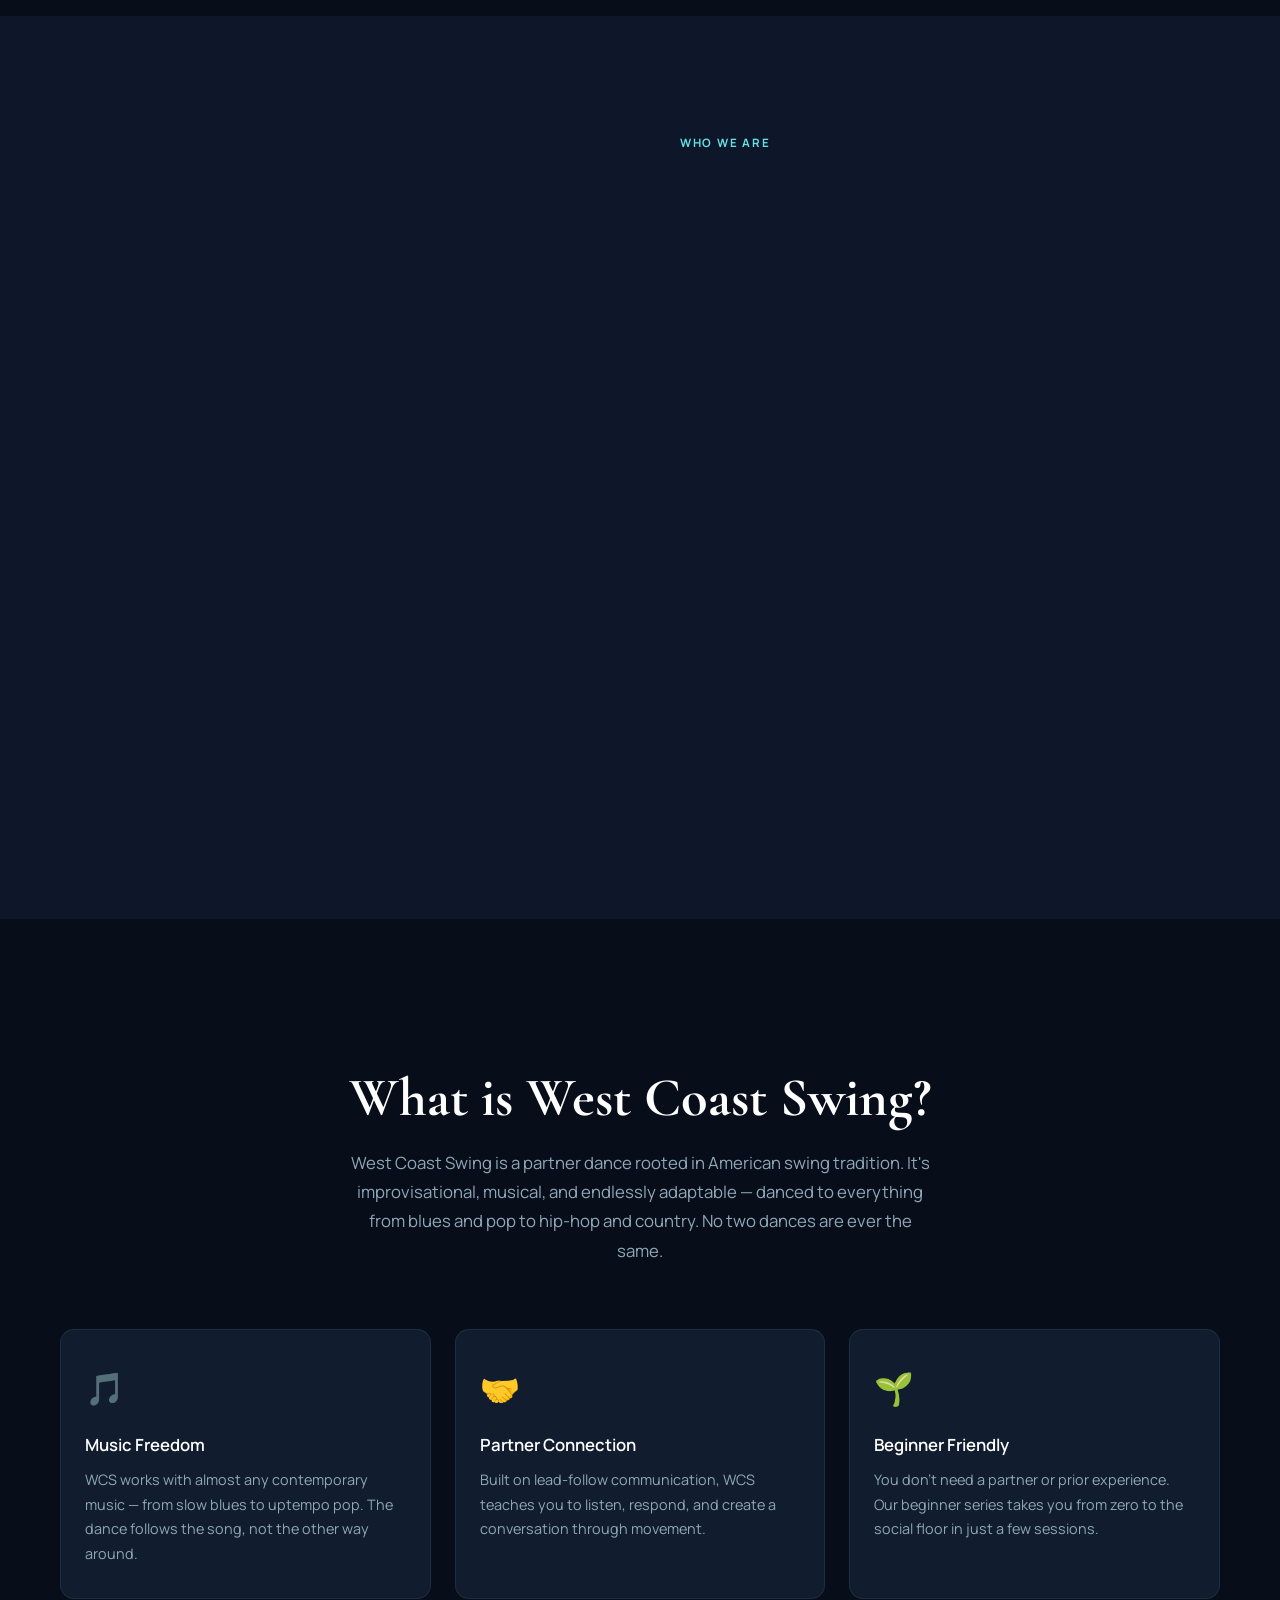
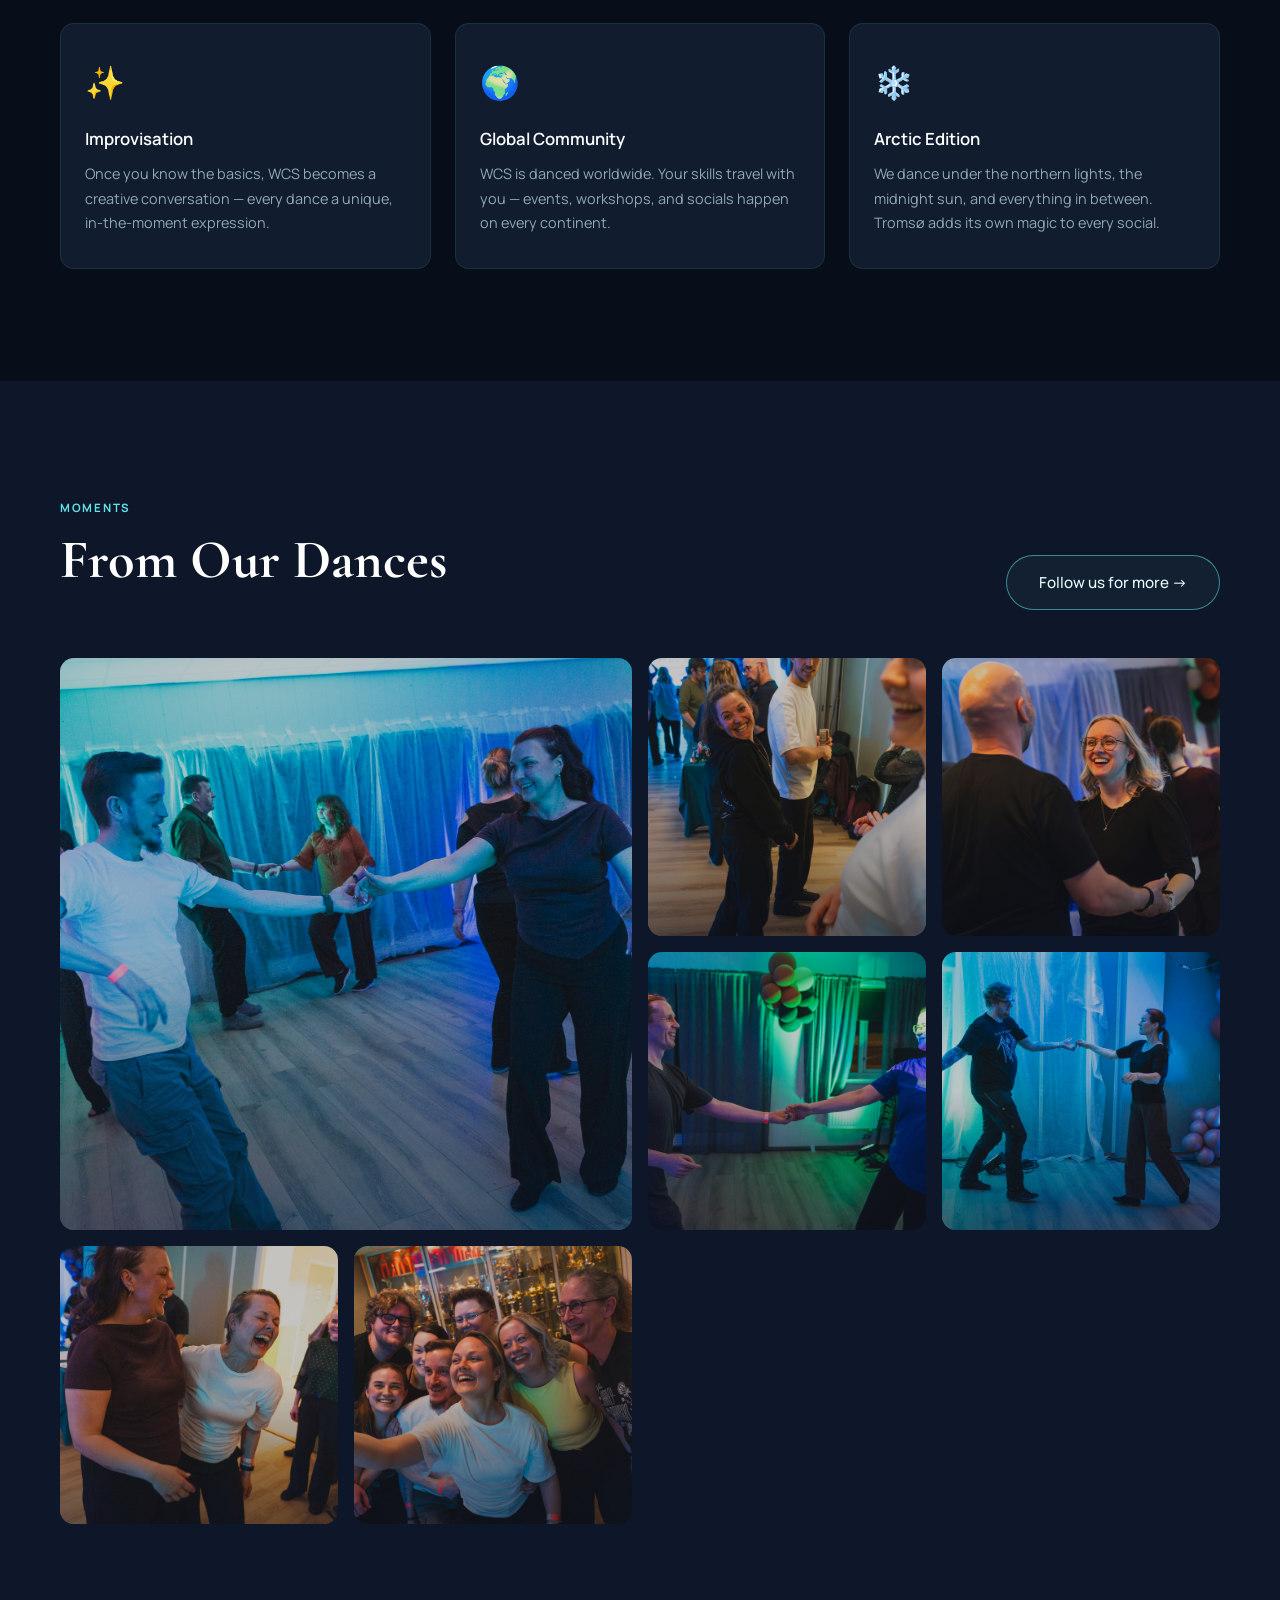
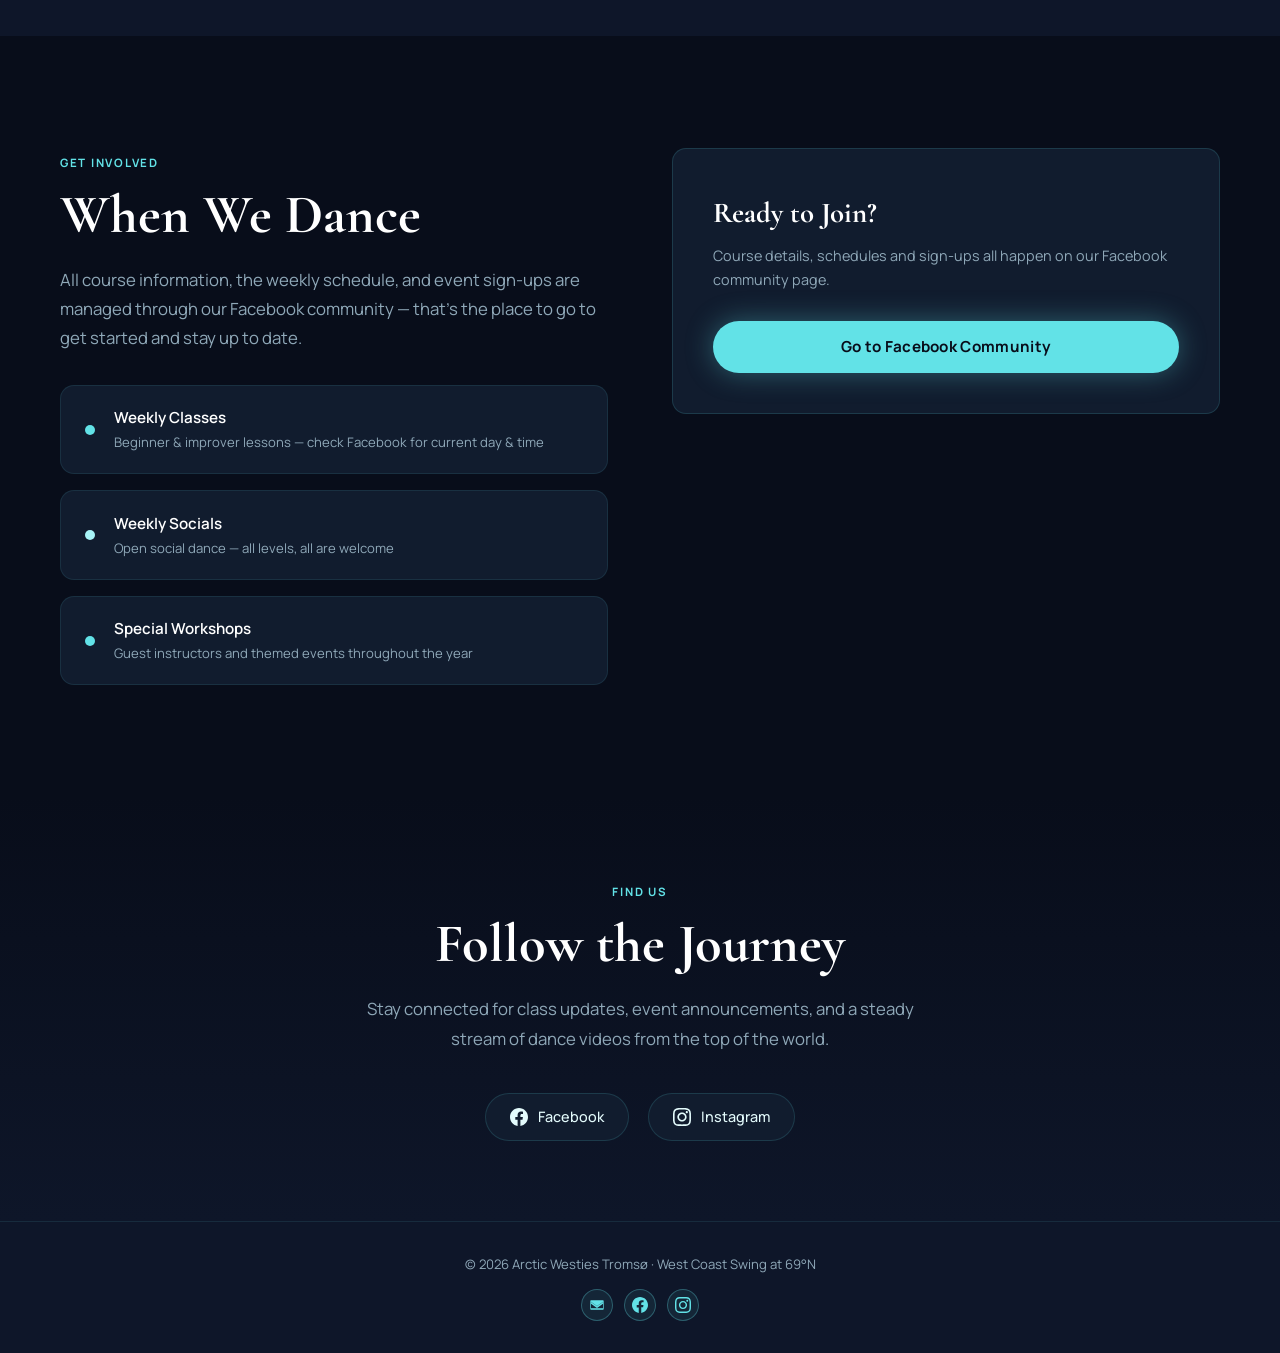
==== commit d5ac376d: "add events preview on landing page" ====
--- a/index.html
+++ b/index.html
@@ -218,6 +218,58 @@
 
     .container { max-width: 1160px; margin-inline: auto; }
 
+    /* ── Events preview ─────────────────────────────── */
+    .event-preview-card {
+      display: grid;
+      grid-template-columns: 220px 1fr;
+      gap: 2rem;
+      background: var(--card-bg);
+      border: 1px solid rgba(var(--teal-rgb), 0.12);
+      border-radius: var(--radius);
+      overflow: hidden;
+      text-decoration: none;
+      transition: border-color var(--transition), transform var(--transition), box-shadow var(--transition);
+    }
+    .event-preview-card:hover {
+      border-color: rgba(var(--teal-rgb), 0.4);
+      transform: translateY(-4px);
+      box-shadow: 0 12px 36px rgba(var(--teal-rgb), 0.1);
+    }
+    .event-preview-image {
+      width: 100%;
+      height: 100%;
+      min-height: 180px;
+      object-fit: cover;
+    }
+    .event-preview-body {
+      padding: 1.75rem 1.75rem 1.75rem 0;
+      display: flex;
+      flex-direction: column;
+      justify-content: center;
+    }
+    .event-preview-date {
+      font-size: 0.78rem;
+      font-weight: 700;
+      letter-spacing: 0.08em;
+      text-transform: uppercase;
+      color: var(--teal);
+      margin-bottom: 0.5rem;
+    }
+    .event-preview-body h3 {
+      color: var(--white);
+      font-size: 1.3rem;
+      font-weight: 600;
+      margin-bottom: 0.5rem;
+    }
+    .event-preview-body p {
+      color: var(--muted);
+      font-size: 0.9rem;
+    }
+    .events-preview-more {
+      text-align: center;
+      margin-top: 2.5rem;
+    }
+
     /* ── About ──────────────────────────────────────── */
     #about {
       background: var(--navy-mid);
@@ -614,6 +666,9 @@
       .features-grid { grid-template-columns: 1fr; }
       .gallery-grid { grid-template-columns: 1fr; }
       .gallery-item:nth-child(1) { grid-column: span 1; }
+      .event-preview-card { grid-template-columns: 1fr; }
+      .event-preview-image { min-height: 200px; }
+      .event-preview-body { padding: 1.5rem; }
     }
   </style>
 </head>
@@ -648,6 +703,28 @@
     <div class="hero-scroll">
       <div class="hero-scroll-line"></div>
       <span>scroll</span>
+    </div>
+  </section>
+
+  <!-- ── Events preview ────────────────────────── -->
+  <section id="events-preview">
+    <div class="container">
+      <span class="section-label reveal">What's On</span>
+      <h2 class="section-title reveal reveal-delay-1">News and Happenings</h2>
+      <p class="section-body reveal reveal-delay-2" style="margin-bottom:2.5rem;">
+        Workshops, socials and weekend intensives — here's what's coming up next.
+      </p>
+      <a class="event-preview-card reveal reveal-delay-2" href="https://www.facebook.com/events/1043652004700489/" target="_blank" rel="noopener noreferrer">
+        <img class="event-preview-image" src="res/RolfAndMartine.jpg" alt="Rolf & Martine" loading="lazy" />
+        <div class="event-preview-body">
+          <div class="event-preview-date">Sep 18 – 20, 2026</div>
+          <h3>WCS Weekend Intensive with Rolf &amp; Martine</h3>
+          <p>📍 Storgata 132A (LHL Tromsø) · Fri–Sun</p>
+        </div>
+      </a>
+      <div class="events-preview-more reveal reveal-delay-3">
+        <a href="events.html" class="btn-ghost">View All Events</a>
+      </div>
     </div>
   </section>
 
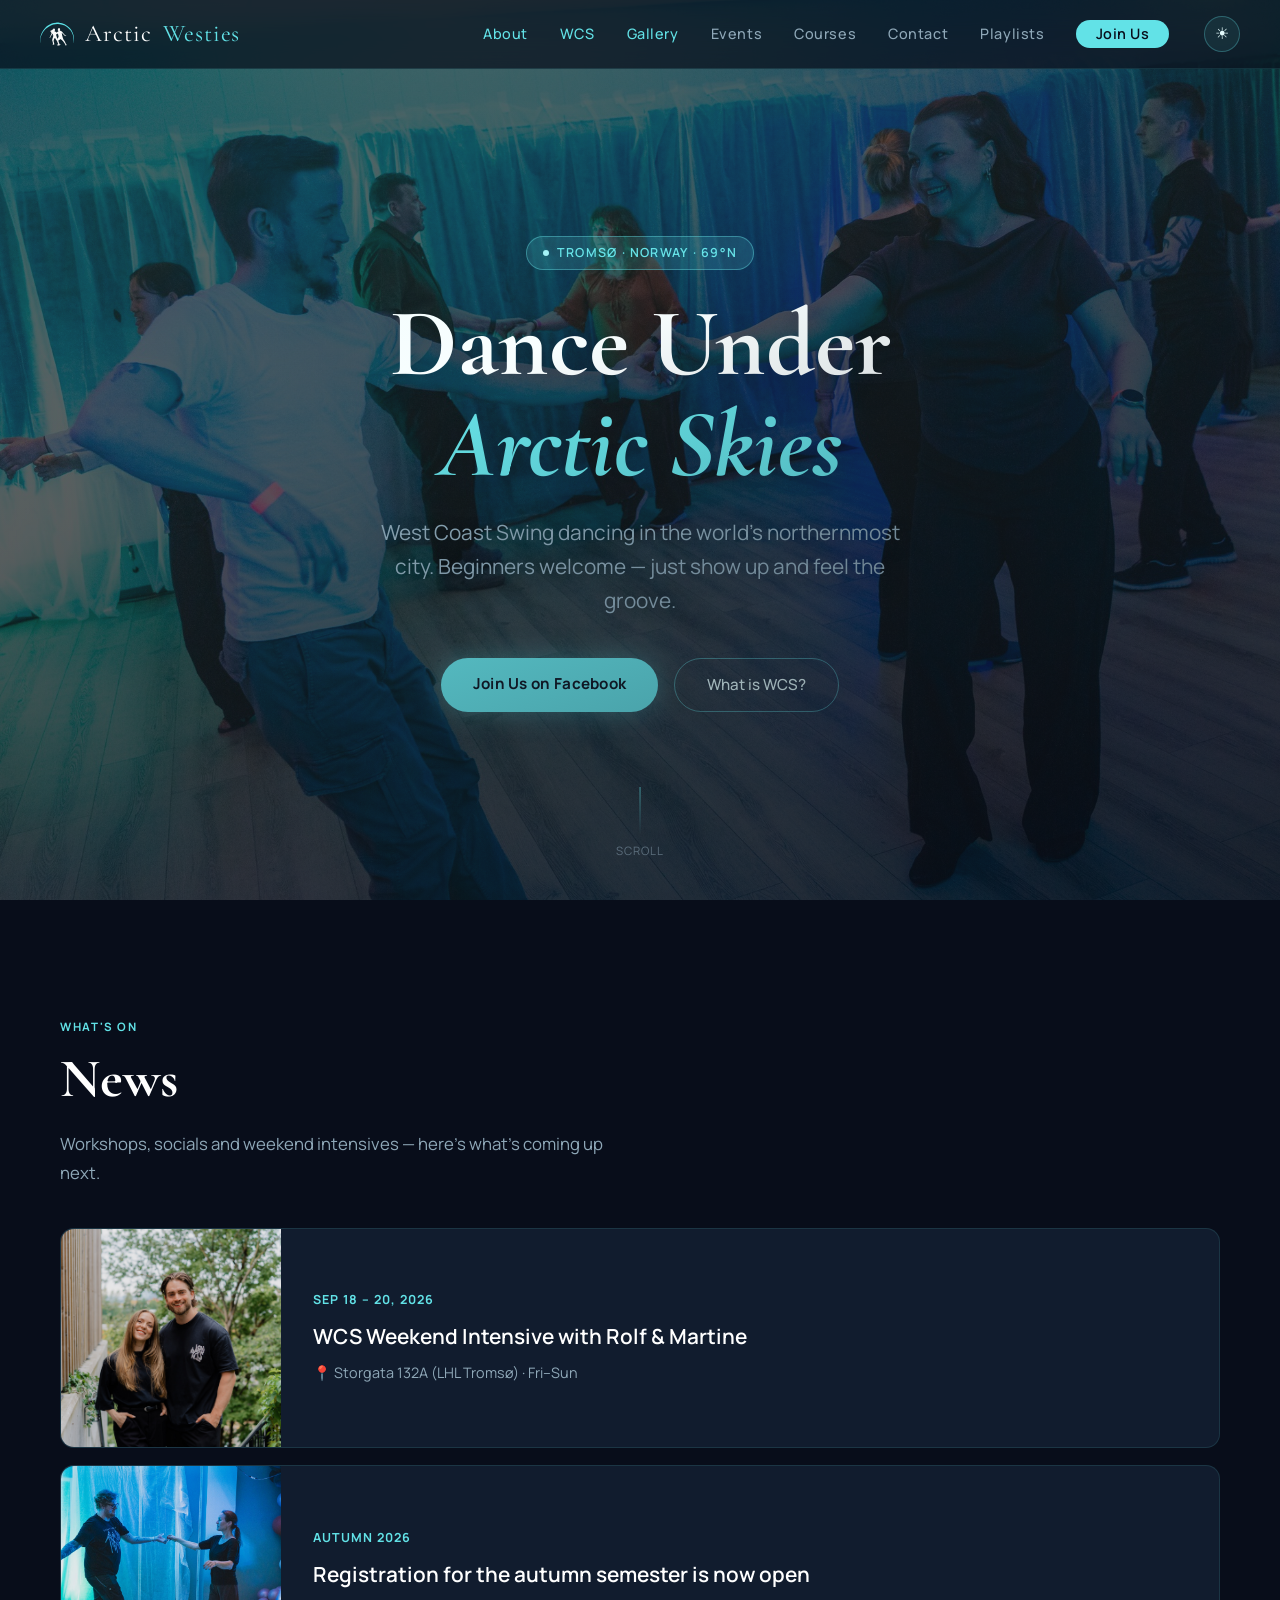
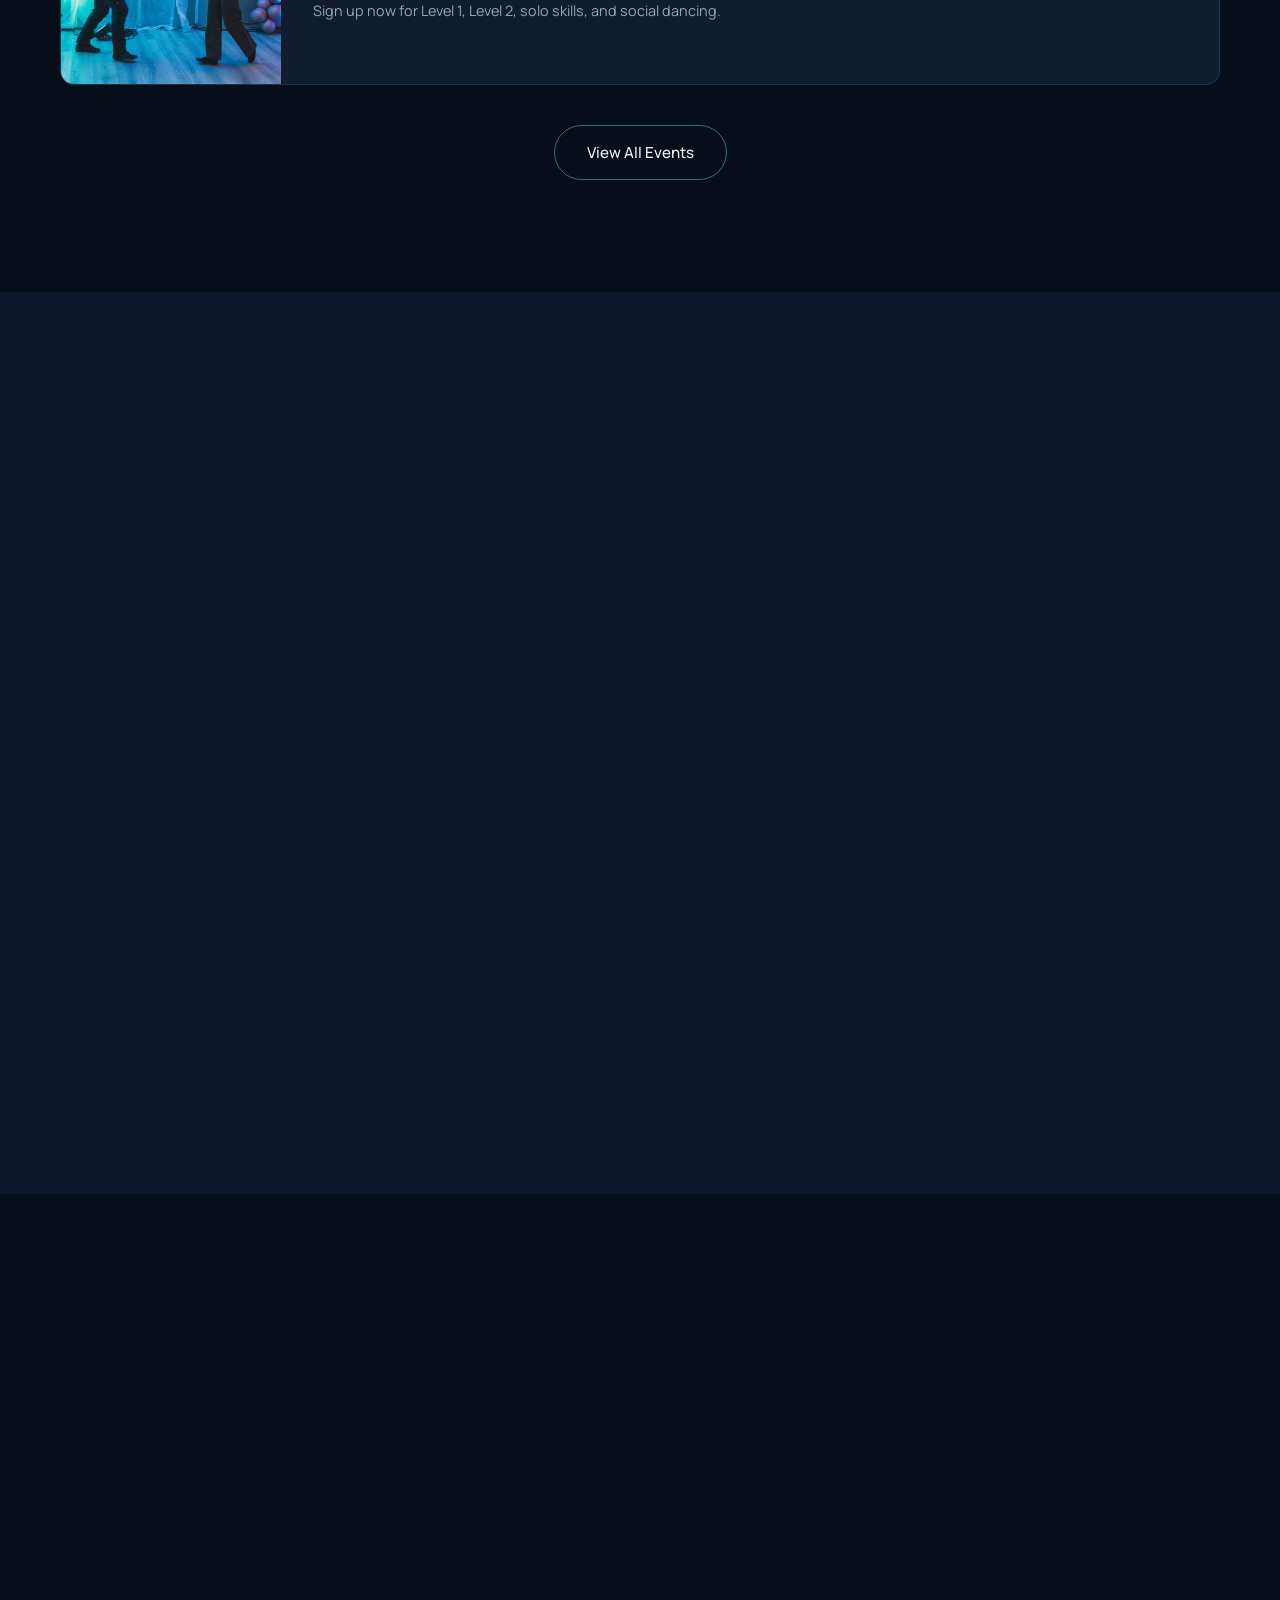
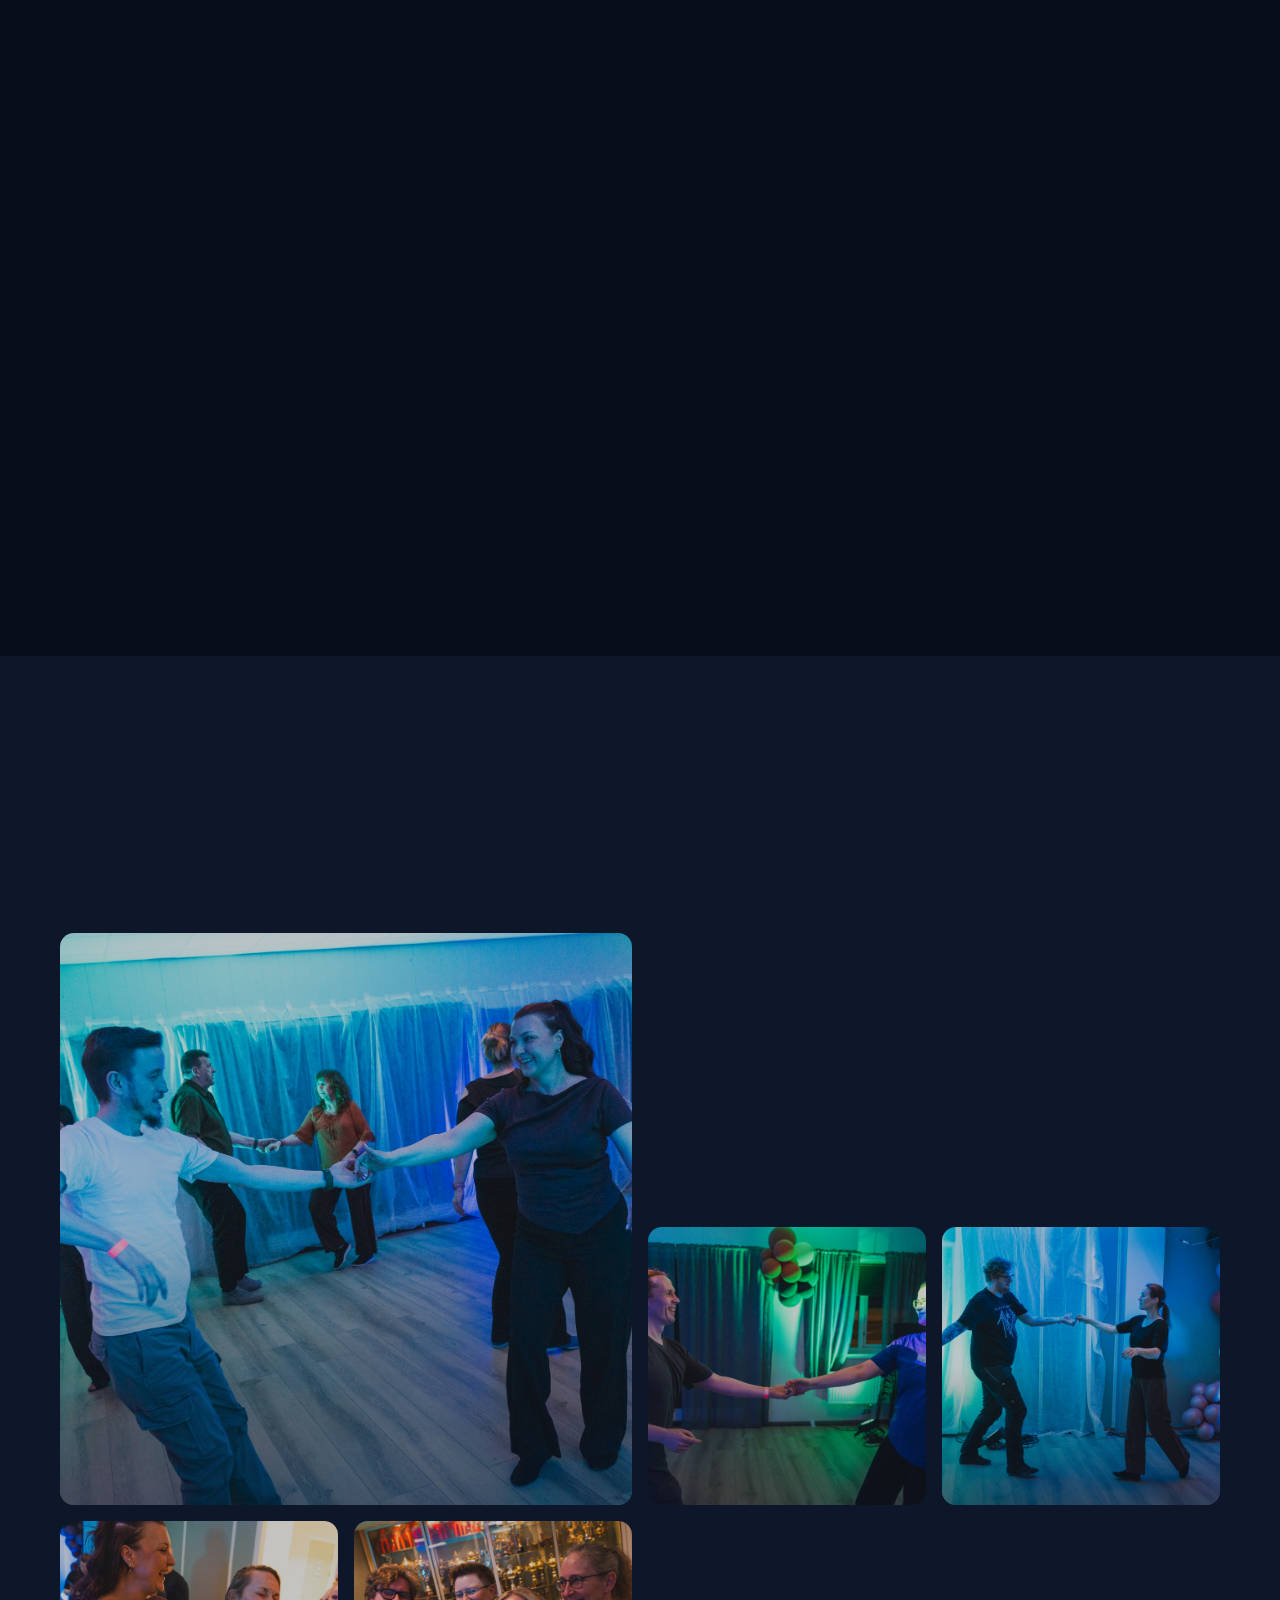
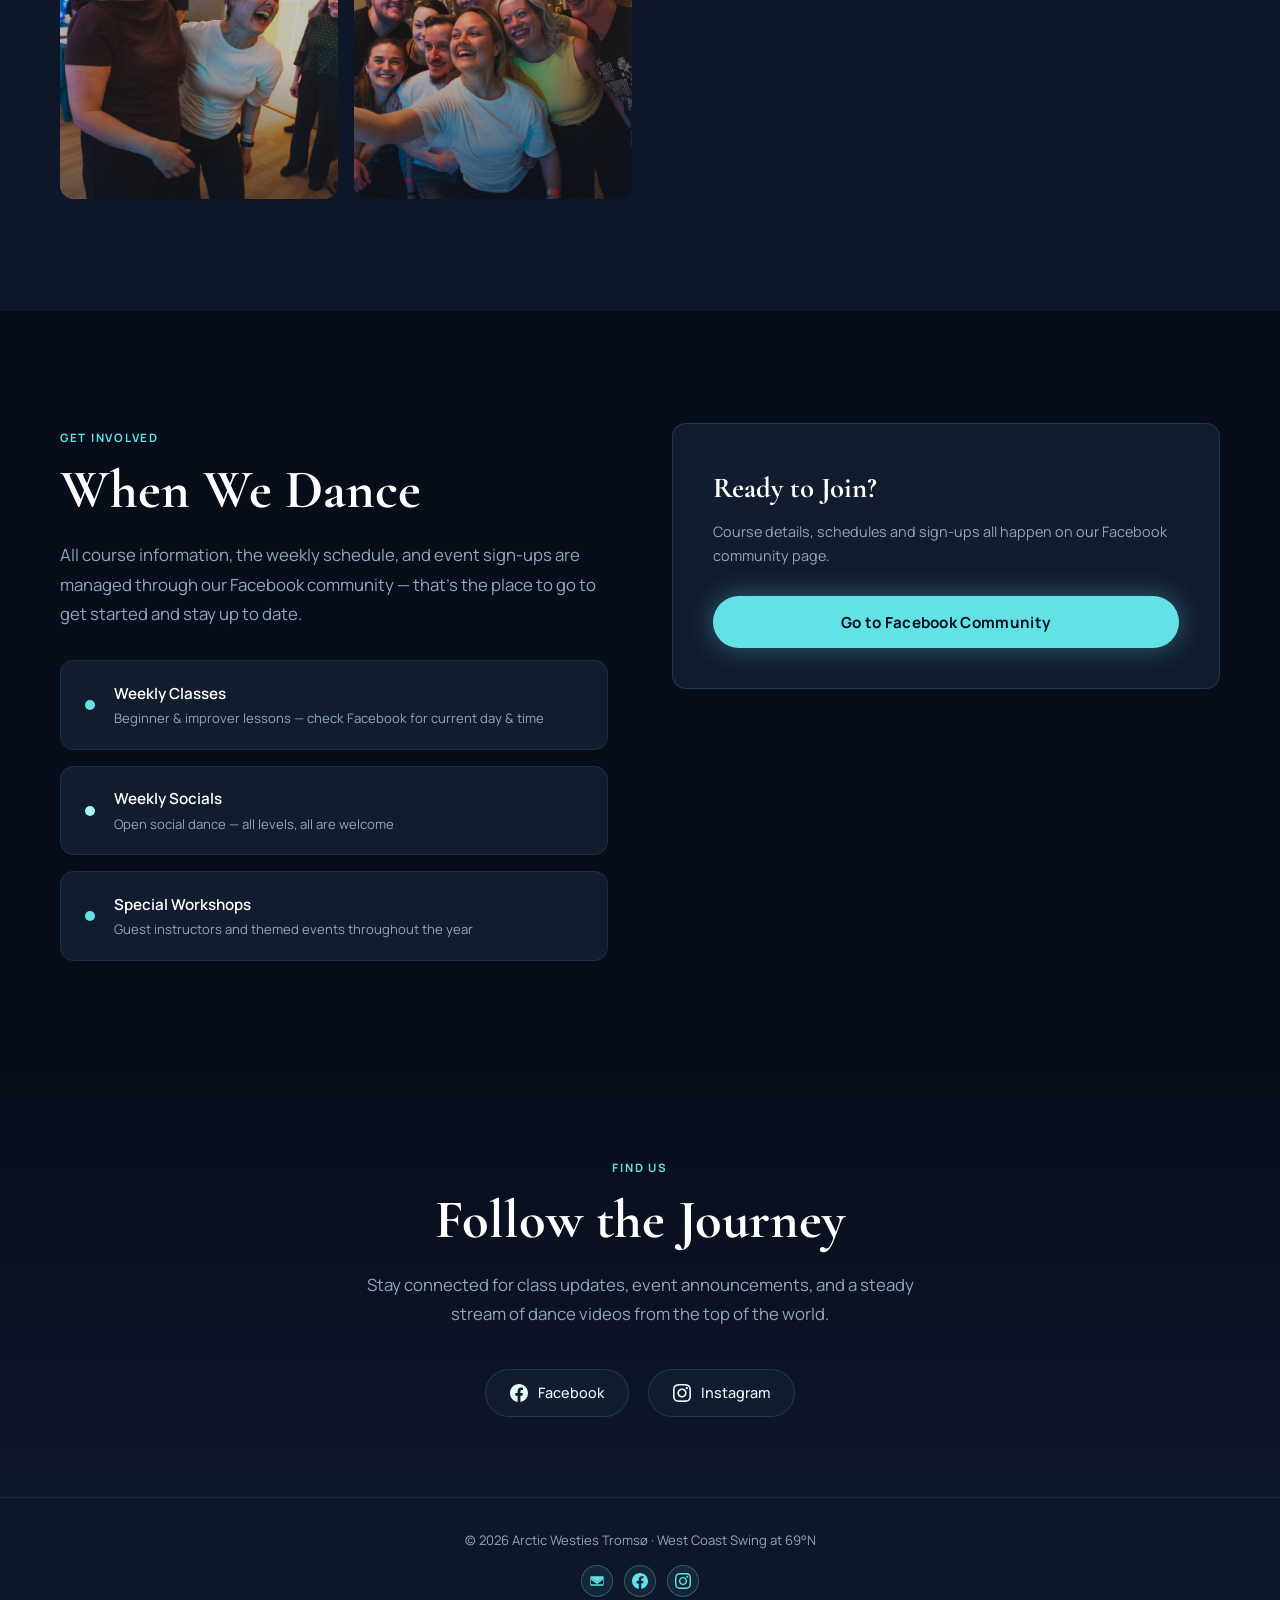
==== commit c5c01475: "add courses info for semester fall 2026" ====
--- a/index.html
+++ b/index.html
@@ -222,6 +222,7 @@
     .event-preview-card {
       display: grid;
       grid-template-columns: 220px 1fr;
+      min-height: 220px;
       gap: 2rem;
       background: var(--card-bg);
       border: 1px solid rgba(var(--teal-rgb), 0.12);
@@ -234,6 +235,9 @@
       border-color: rgba(var(--teal-rgb), 0.4);
       transform: translateY(-4px);
       box-shadow: 0 12px 36px rgba(var(--teal-rgb), 0.1);
+    }
+    .event-preview-card + .event-preview-card {
+      margin-top: 1.1rem;
     }
     .event-preview-image {
       width: 100%;
@@ -710,7 +714,7 @@
   <section id="events-preview">
     <div class="container">
       <span class="section-label reveal">What's On</span>
-      <h2 class="section-title reveal reveal-delay-1">News and Happenings</h2>
+      <h2 class="section-title reveal reveal-delay-1">News</h2>
       <p class="section-body reveal reveal-delay-2" style="margin-bottom:2.5rem;">
         Workshops, socials and weekend intensives — here's what's coming up next.
       </p>
@@ -722,7 +726,15 @@
           <p>📍 Storgata 132A (LHL Tromsø) · Fri–Sun</p>
         </div>
       </a>
-      <div class="events-preview-more reveal reveal-delay-3">
+      <a class="event-preview-card reveal reveal-delay-3" href="courses.html">
+        <img class="event-preview-image" src="res/670909158_122290405946065096_632603687669706200_n.jpg" alt="Arctic Westies class" loading="lazy" />
+        <div class="event-preview-body">
+          <div class="event-preview-date">Autumn 2026</div>
+          <h3>Registration for the autumn semester is now open</h3>
+          <p>Sign up now for Level 1, Level 2, solo skills, and social dancing.</p>
+        </div>
+      </a>
+      <div class="events-preview-more reveal reveal-delay-4">
         <a href="events.html" class="btn-ghost">View All Events</a>
       </div>
     </div>
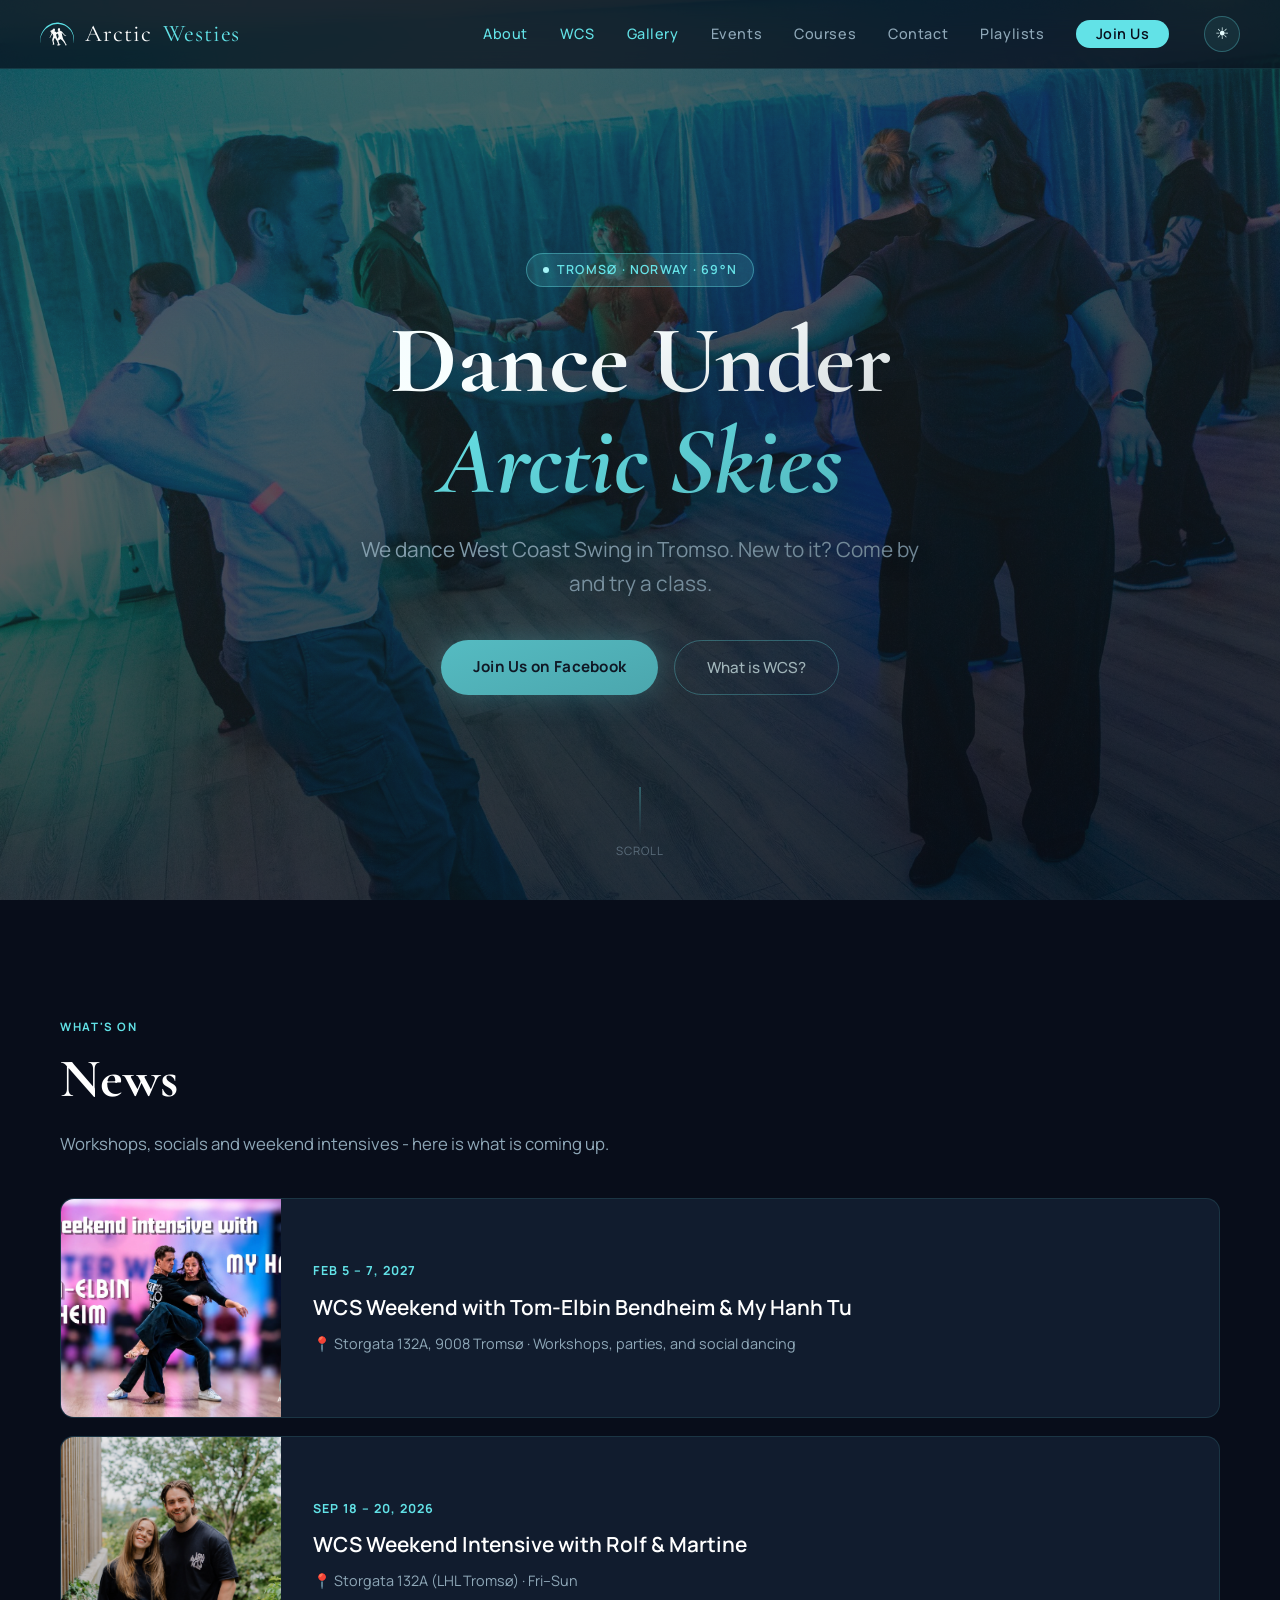
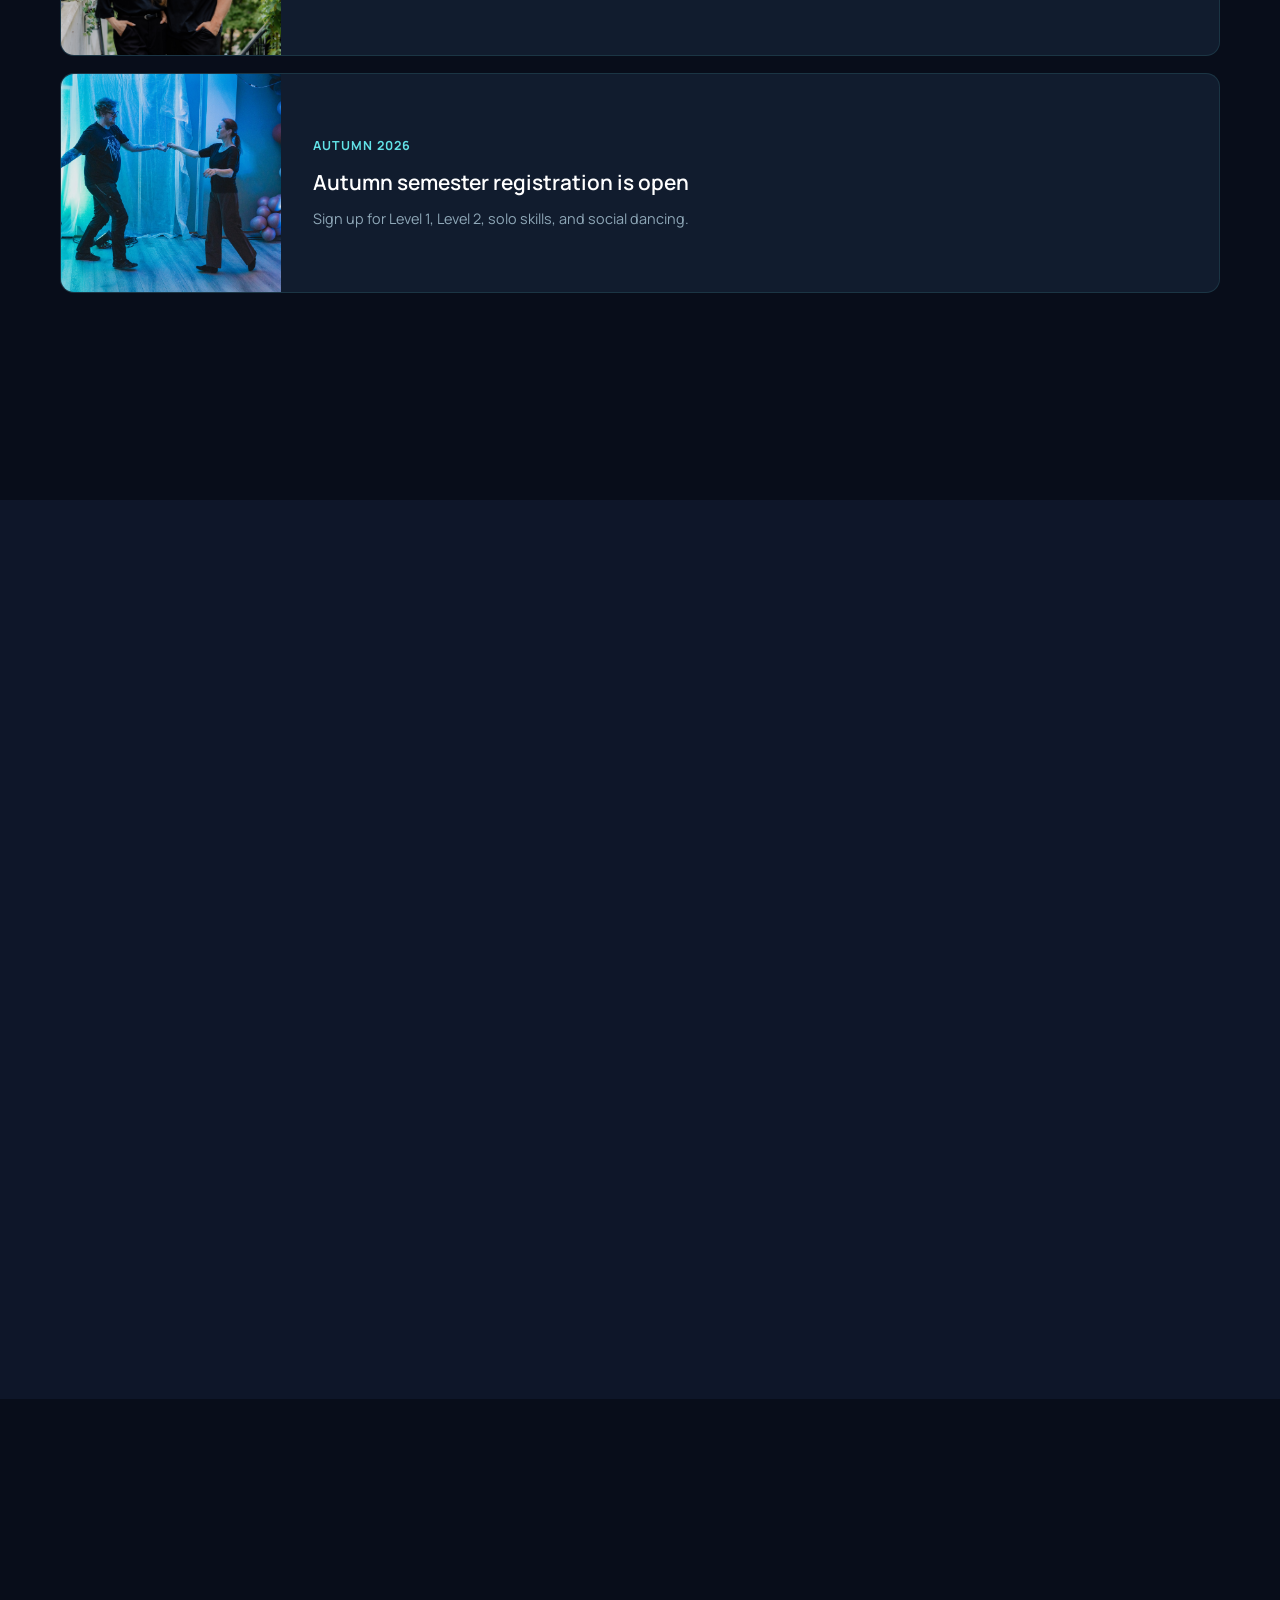
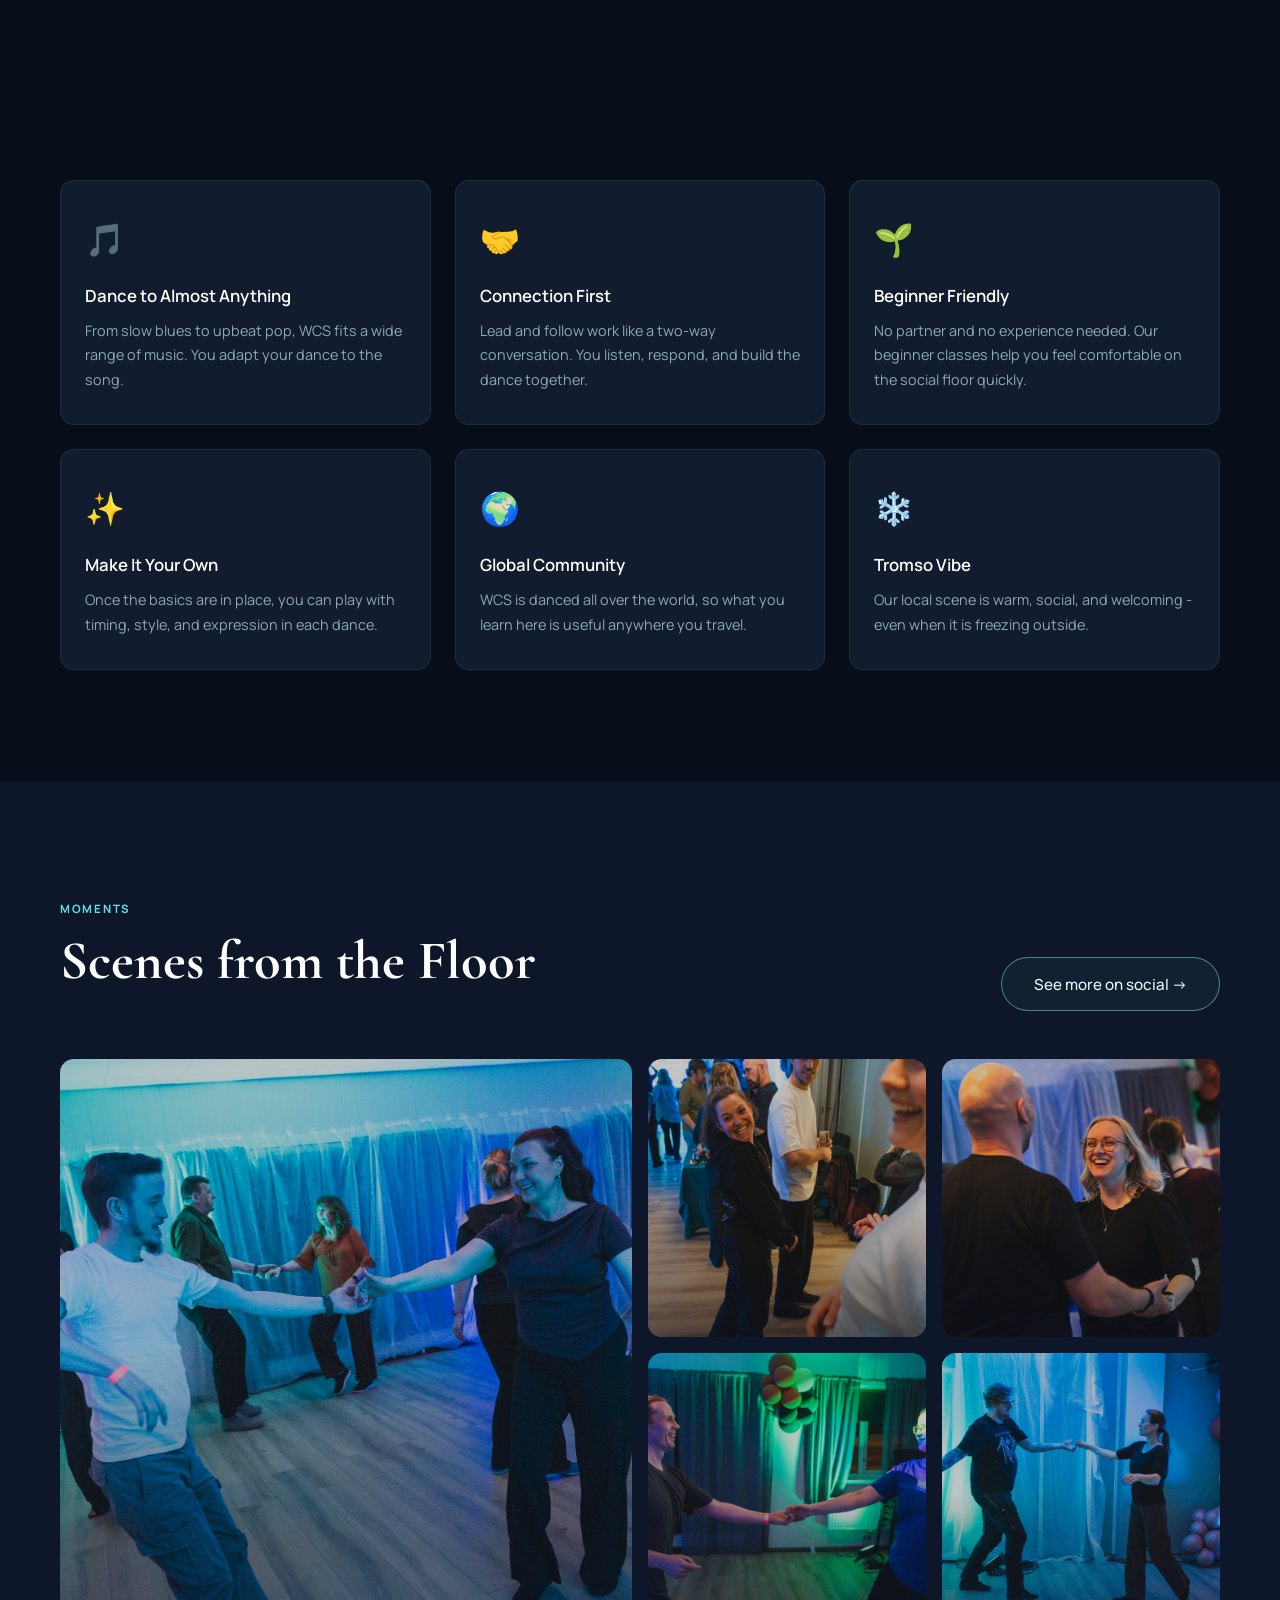
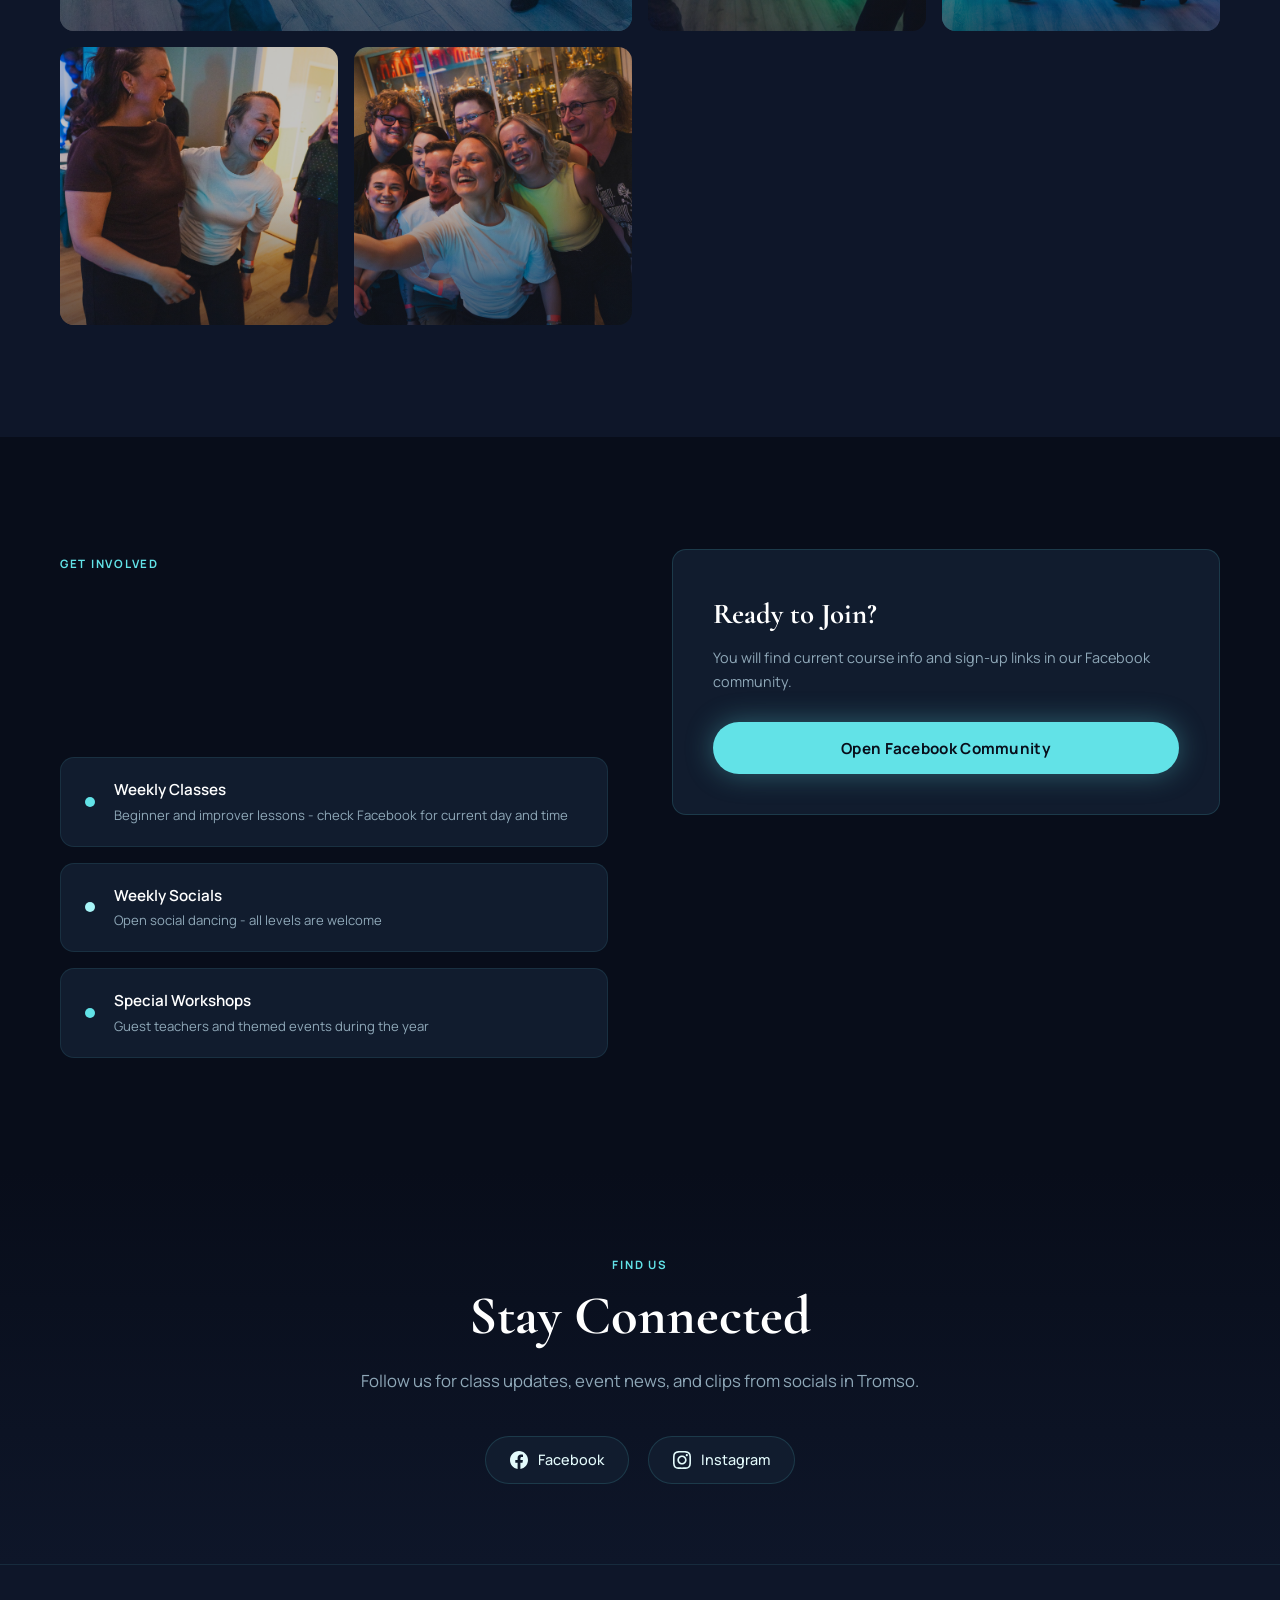
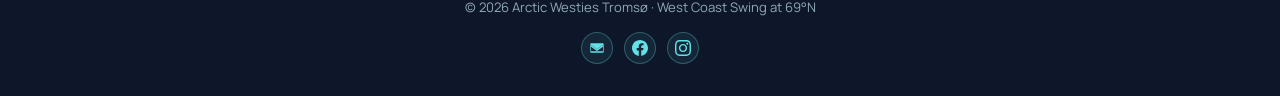
==== commit b4305bec: "add event description" ====
--- a/index.html
+++ b/index.html
@@ -3,7 +3,7 @@
 <head>
   <meta charset="UTF-8" />
   <meta name="viewport" content="width=device-width, initial-scale=1.0" />
-  <title>Arctic Westies — West Coast Swing in Tromsø</title>
+  <title>Arctic Westies - West Coast Swing in Tromsø</title>
   <link rel="icon" type="image/x-icon" href="favicon.ico" />
   <link rel="preconnect" href="https://fonts.googleapis.com" />
   <link rel="preconnect" href="https://fonts.gstatic.com" crossorigin />
@@ -696,8 +696,8 @@
       <div class="hero-badge">Tromsø · Norway · 69°N</div>
       <h1>Dance Under<br /><em>Arctic Skies</em></h1>
       <p class="hero-sub">
-        West Coast Swing dancing in the world's northernmost city.
-        Beginners welcome — just show up and feel the groove.
+        We dance West Coast Swing in Tromso.
+        New to it? Come by and try a class.
       </p>
       <div class="hero-actions">
         <a href="https://www.facebook.com/profile.php?id=61551952885255" target="_blank" rel="noopener noreferrer" class="btn-primary">Join Us on Facebook</a>
@@ -716,9 +716,17 @@
       <span class="section-label reveal">What's On</span>
       <h2 class="section-title reveal reveal-delay-1">News</h2>
       <p class="section-body reveal reveal-delay-2" style="margin-bottom:2.5rem;">
-        Workshops, socials and weekend intensives — here's what's coming up next.
+        Workshops, socials and weekend intensives - here is what is coming up.
       </p>
-      <a class="event-preview-card reveal reveal-delay-2" href="https://www.facebook.com/events/1043652004700489/" target="_blank" rel="noopener noreferrer">
+      <a class="event-preview-card reveal reveal-delay-2" href="events.html">
+        <img class="event-preview-image" src="res/860379578_122316085874065096_4257489981387628748_n.jpg" alt="WCS weekend intensive with Tom-Elbin Bendheim and My Hanh Tu" loading="lazy" />
+        <div class="event-preview-body">
+          <div class="event-preview-date">Feb 5 – 7, 2027</div>
+          <h3>WCS Weekend with Tom-Elbin Bendheim &amp; My Hanh Tu</h3>
+          <p>📍 Storgata 132A, 9008 Tromsø · Workshops, parties, and social dancing</p>
+        </div>
+      </a>
+      <a class="event-preview-card reveal reveal-delay-3" href="https://www.facebook.com/events/1043652004700489/" target="_blank" rel="noopener noreferrer">
         <img class="event-preview-image" src="res/RolfAndMartine.jpg" alt="Rolf & Martine" loading="lazy" />
         <div class="event-preview-body">
           <div class="event-preview-date">Sep 18 – 20, 2026</div>
@@ -726,15 +734,15 @@
           <p>📍 Storgata 132A (LHL Tromsø) · Fri–Sun</p>
         </div>
       </a>
-      <a class="event-preview-card reveal reveal-delay-3" href="courses.html">
+      <a class="event-preview-card reveal reveal-delay-4" href="courses.html">
         <img class="event-preview-image" src="res/670909158_122290405946065096_632603687669706200_n.jpg" alt="Arctic Westies class" loading="lazy" />
         <div class="event-preview-body">
           <div class="event-preview-date">Autumn 2026</div>
-          <h3>Registration for the autumn semester is now open</h3>
-          <p>Sign up now for Level 1, Level 2, solo skills, and social dancing.</p>
+          <h3>Autumn semester registration is open</h3>
+          <p>Sign up for Level 1, Level 2, solo skills, and social dancing.</p>
         </div>
       </a>
-      <div class="events-preview-more reveal reveal-delay-4">
+      <div class="events-preview-more reveal reveal-delay-5">
         <a href="events.html" class="btn-ghost">View All Events</a>
       </div>
     </div>
@@ -763,17 +771,16 @@
         </div>
         <div>
           <span class="section-label reveal">Who we are</span>
-          <h2 class="section-title reveal reveal-delay-1">A Community<br />Built on Joy</h2>
+          <h2 class="section-title reveal reveal-delay-1">A Friendly<br />Dance Community</h2>
           <p class="section-body reveal reveal-delay-2">
-            Arctic Westies is Tromsø's dedicated West Coast Swing club.
-            We bring together dancers of all levels — complete beginners to
-            seasoned pros — in a welcoming, inclusive environment where the
-            only requirement is enthusiasm.
+            Arctic Westies is Tromso's West Coast Swing club.
+            We are a mixed group of total beginners, regular social dancers,
+            and experienced teachers. Everyone is welcome.
           </p>
           <p class="section-body reveal reveal-delay-2" style="margin-top:1rem;">
-            We run regular weekly classes, social dances, and participate
-            in national and international WCS events. Whether you want to
-            learn, improve, or just dance for fun, you're in the right place.
+            We run weekly classes and socials, and many of us travel to events
+            around Norway and beyond. If you want to learn, improve, or just
+            dance for fun, this is a good place to start.
           </p>
           <div class="about-stats">
             <div class="stat-card reveal reveal-delay-3">
@@ -801,42 +808,41 @@
         <span class="section-label reveal">The dance</span>
         <h2 class="section-title reveal reveal-delay-1">What is West Coast Swing?</h2>
         <p class="section-body reveal reveal-delay-2" style="margin-inline:auto;">
-          West Coast Swing is a partner dance rooted in American swing tradition.
-          It's improvisational, musical, and endlessly adaptable — danced to
-          everything from blues and pop to hip-hop and country. No two dances are
-          ever the same.
+          West Coast Swing is a partner dance with roots in American swing.
+          It is danced to many styles of music - blues, pop, hip-hop, country,
+          and more. Because it is improvised, every dance feels a little different.
         </p>
       </div>
       <div class="features-grid">
         <div class="feature-card reveal reveal-delay-1">
           <span class="feature-icon">🎵</span>
-          <h3>Music Freedom</h3>
-          <p>WCS works with almost any contemporary music — from slow blues to uptempo pop. The dance follows the song, not the other way around.</p>
+          <h3>Dance to Almost Anything</h3>
+          <p>From slow blues to upbeat pop, WCS fits a wide range of music. You adapt your dance to the song.</p>
         </div>
         <div class="feature-card reveal reveal-delay-2">
           <span class="feature-icon">🤝</span>
-          <h3>Partner Connection</h3>
-          <p>Built on lead-follow communication, WCS teaches you to listen, respond, and create a conversation through movement.</p>
+          <h3>Connection First</h3>
+          <p>Lead and follow work like a two-way conversation. You listen, respond, and build the dance together.</p>
         </div>
         <div class="feature-card reveal reveal-delay-3">
           <span class="feature-icon">🌱</span>
           <h3>Beginner Friendly</h3>
-          <p>You don't need a partner or prior experience. Our beginner series takes you from zero to the social floor in just a few sessions.</p>
+          <p>No partner and no experience needed. Our beginner classes help you feel comfortable on the social floor quickly.</p>
         </div>
         <div class="feature-card reveal reveal-delay-1">
           <span class="feature-icon">✨</span>
-          <h3>Improvisation</h3>
-          <p>Once you know the basics, WCS becomes a creative conversation — every dance a unique, in-the-moment expression.</p>
+          <h3>Make It Your Own</h3>
+          <p>Once the basics are in place, you can play with timing, style, and expression in each dance.</p>
         </div>
         <div class="feature-card reveal reveal-delay-2">
           <span class="feature-icon">🌍</span>
           <h3>Global Community</h3>
-          <p>WCS is danced worldwide. Your skills travel with you — events, workshops, and socials happen on every continent.</p>
+          <p>WCS is danced all over the world, so what you learn here is useful anywhere you travel.</p>
         </div>
         <div class="feature-card reveal reveal-delay-3">
           <span class="feature-icon">❄️</span>
-          <h3>Arctic Edition</h3>
-          <p>We dance under the northern lights, the midnight sun, and everything in between. Tromsø adds its own magic to every social.</p>
+          <h3>Tromso Vibe</h3>
+          <p>Our local scene is warm, social, and welcoming - even when it is freezing outside.</p>
         </div>
       </div>
     </div>
@@ -848,9 +854,9 @@
       <div class="gallery-header">
         <div>
           <span class="section-label reveal">Moments</span>
-          <h2 class="section-title reveal reveal-delay-1">From Our Dances</h2>
-        </div>
-        <a href="#social" class="btn-ghost reveal">Follow us for more →</a>
+          <h2 class="section-title reveal reveal-delay-1">Scenes from the Floor</h2>
+        </div>
+        <a href="#social" class="btn-ghost reveal">See more on social →</a>
       </div>
       <div class="gallery-grid">
         <div class="gallery-item reveal">
@@ -884,32 +890,31 @@
       <div class="join-grid">
         <div>
           <span class="section-label reveal">Get involved</span>
-          <h2 class="section-title reveal reveal-delay-1">When We Dance</h2>
+          <h2 class="section-title reveal reveal-delay-1">When and Where</h2>
           <p class="section-body reveal reveal-delay-2">
-            All course information, the weekly schedule, and event sign-ups
-            are managed through our Facebook community — that's the place
-            to go to get started and stay up to date.
+            We post class times, updates, and sign-ups in our Facebook community.
+            If you are new, that is the easiest place to get started.
           </p>
           <div class="schedule-list">
             <div class="schedule-item reveal reveal-delay-1">
               <div class="schedule-dot"></div>
               <div class="schedule-item-text">
                 <div class="day">Weekly Classes</div>
-                <div class="desc">Beginner &amp; improver lessons — check Facebook for current day &amp; time</div>
+                <div class="desc">Beginner and improver lessons - check Facebook for current day and time</div>
               </div>
             </div>
             <div class="schedule-item reveal reveal-delay-2">
               <div class="schedule-dot aurora"></div>
               <div class="schedule-item-text">
                 <div class="day">Weekly Socials</div>
-                <div class="desc">Open social dance — all levels, all are welcome</div>
+                <div class="desc">Open social dancing - all levels are welcome</div>
               </div>
             </div>
             <div class="schedule-item reveal reveal-delay-3">
               <div class="schedule-dot"></div>
               <div class="schedule-item-text">
                 <div class="day">Special Workshops</div>
-                <div class="desc">Guest instructors and themed events throughout the year</div>
+                <div class="desc">Guest teachers and themed events during the year</div>
               </div>
             </div>
           </div>
@@ -917,10 +922,10 @@
         <div class="join-form-card reveal reveal-delay-2">
           <h3>Ready to Join?</h3>
           <p>
-            Course details, schedules and sign-ups all happen on our
-            Facebook community page.
+            You will find current course info and sign-up links in our
+            Facebook community.
           </p>
-          <a href="https://www.facebook.com/profile.php?id=61551952885255" target="_blank" rel="noopener noreferrer" class="btn-primary" style="display:block; text-align:center; margin-top:1.25rem;">Go to Facebook Community</a>
+          <a href="https://www.facebook.com/profile.php?id=61551952885255" target="_blank" rel="noopener noreferrer" class="btn-primary" style="display:block; text-align:center; margin-top:1.25rem;">Open Facebook Community</a>
         </div>
       </div>
     </div>
@@ -930,10 +935,9 @@
   <section id="social">
     <div class="container">
       <span class="section-label reveal">Find us</span>
-      <h2 class="section-title reveal reveal-delay-1">Follow the Journey</h2>
+      <h2 class="section-title reveal reveal-delay-1">Stay Connected</h2>
       <p class="section-body reveal reveal-delay-2" style="margin-inline:auto; text-align:center;">
-        Stay connected for class updates, event announcements, and a steady
-        stream of dance videos from the top of the world.
+        Follow us for class updates, event news, and clips from socials in Tromso.
       </p>
       <div class="social-links">
         <a href="https://www.facebook.com/profile.php?id=61551952885255" target="_blank" rel="noopener noreferrer" class="social-link reveal reveal-delay-1">
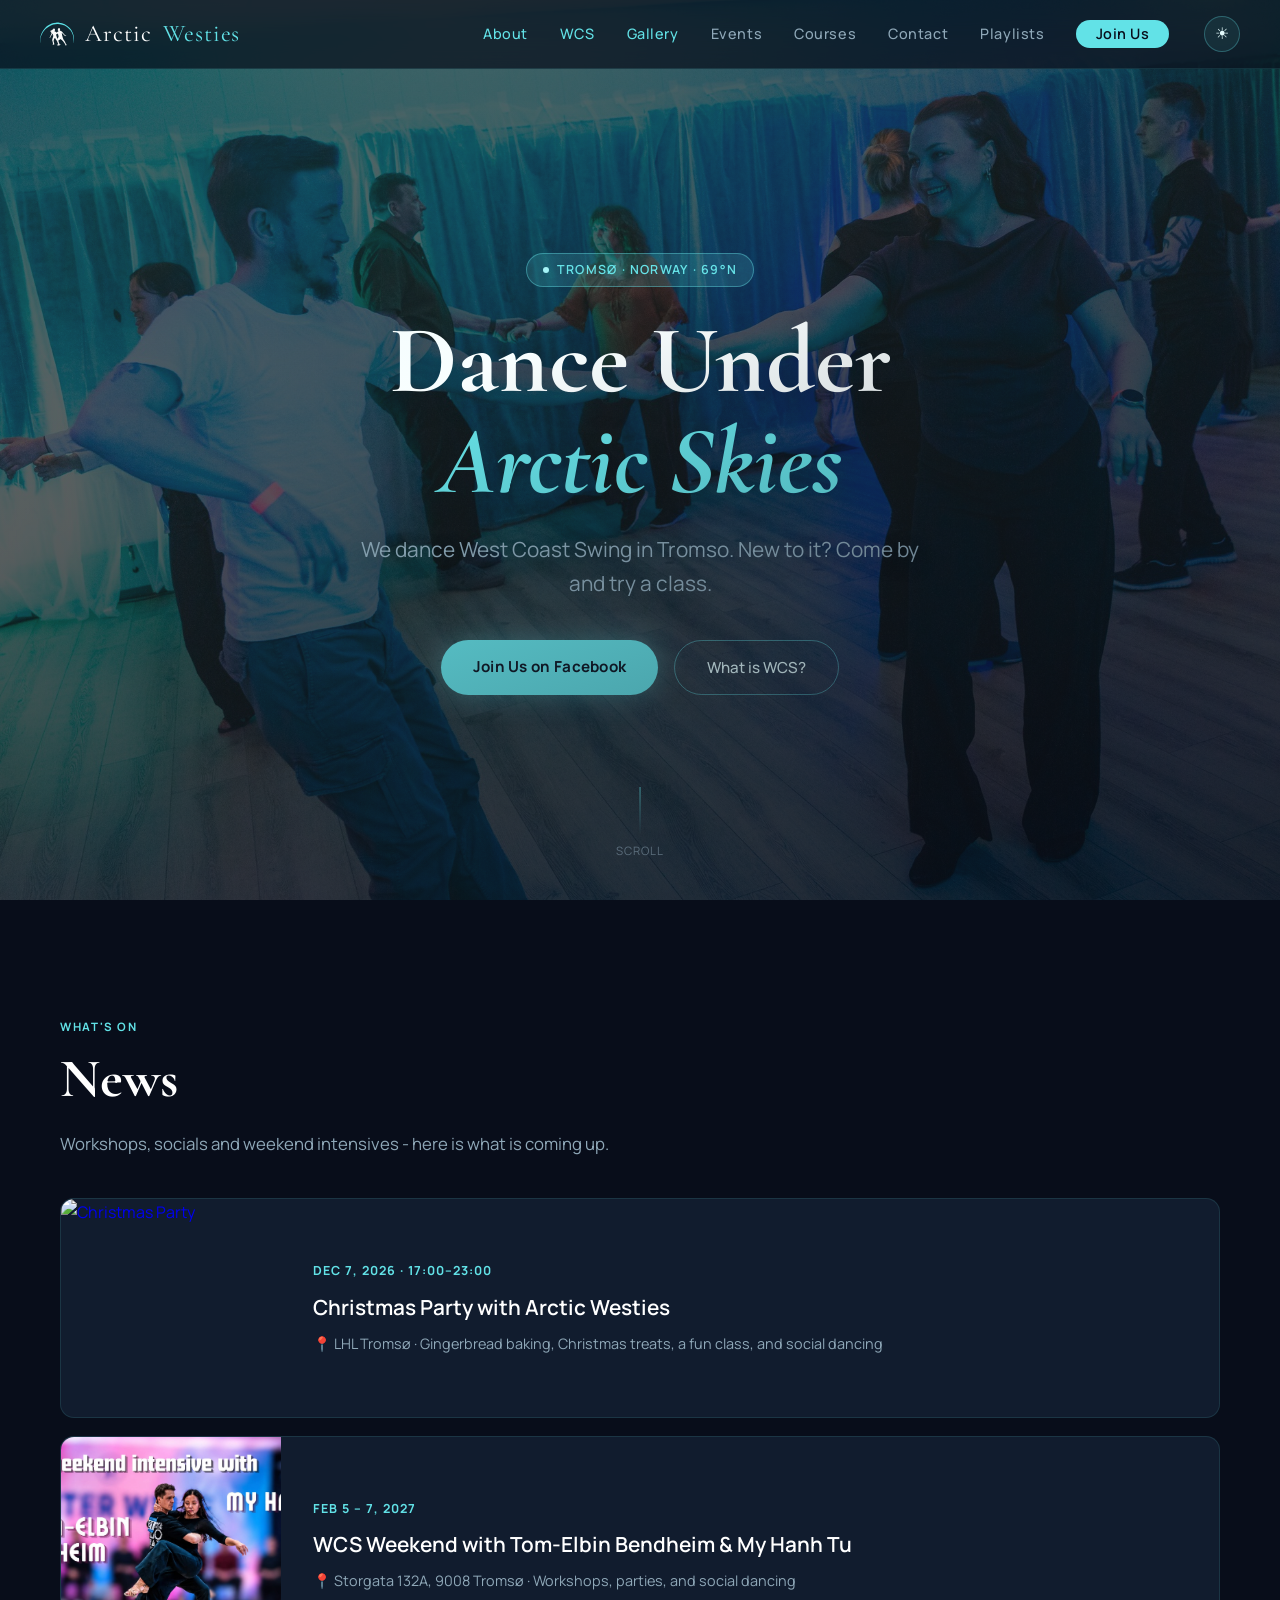
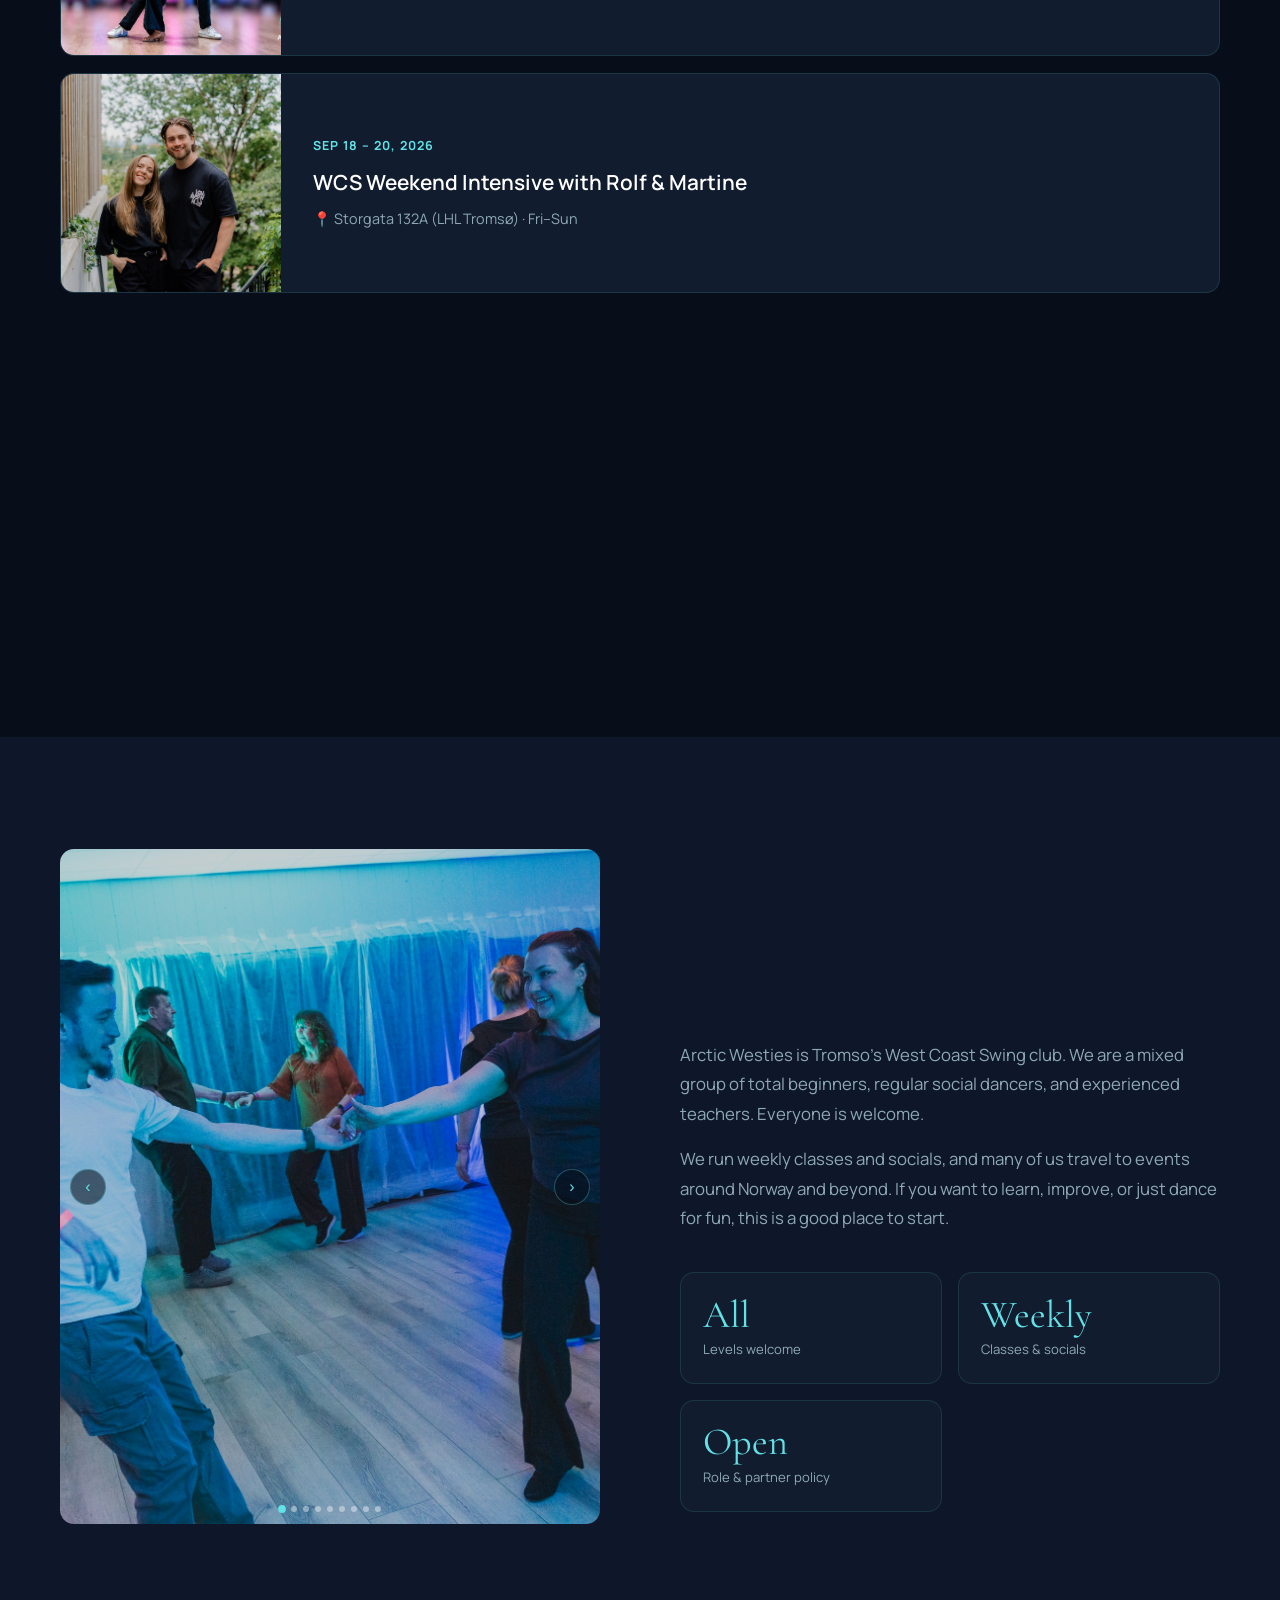
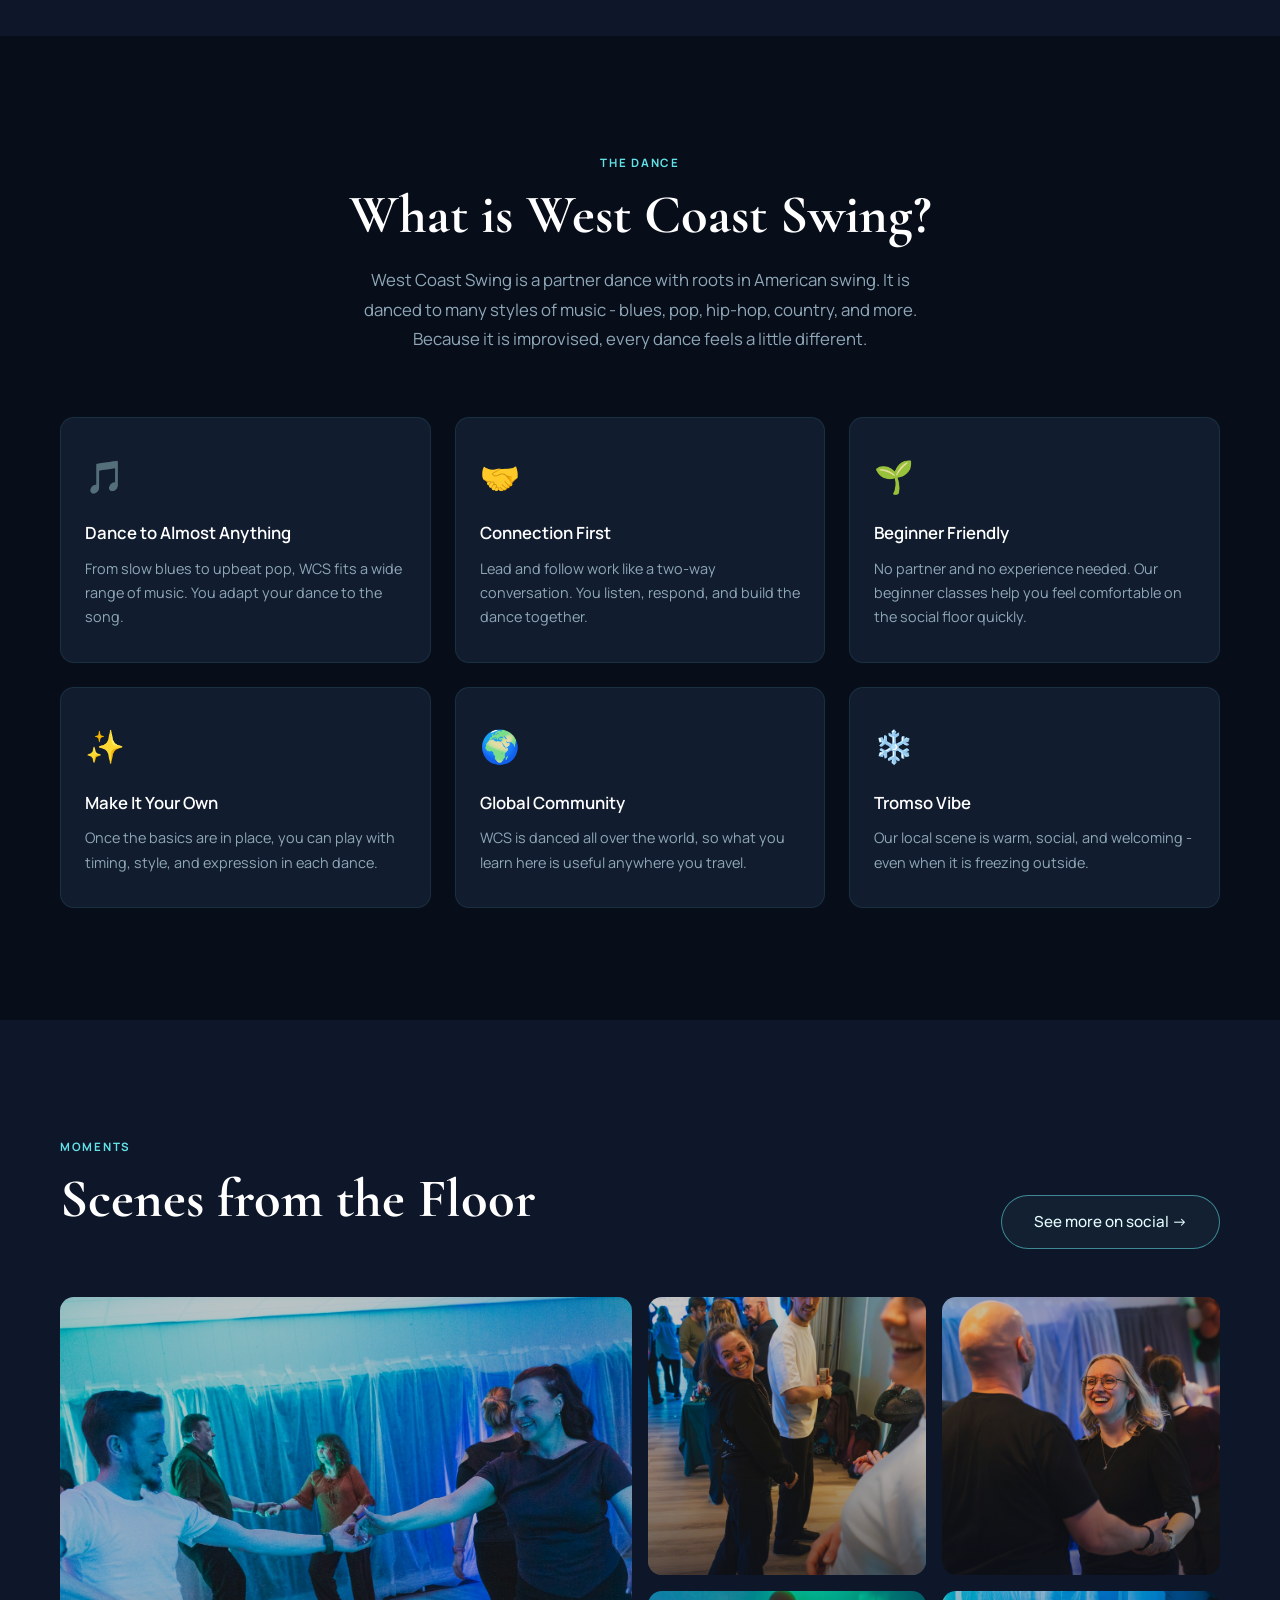
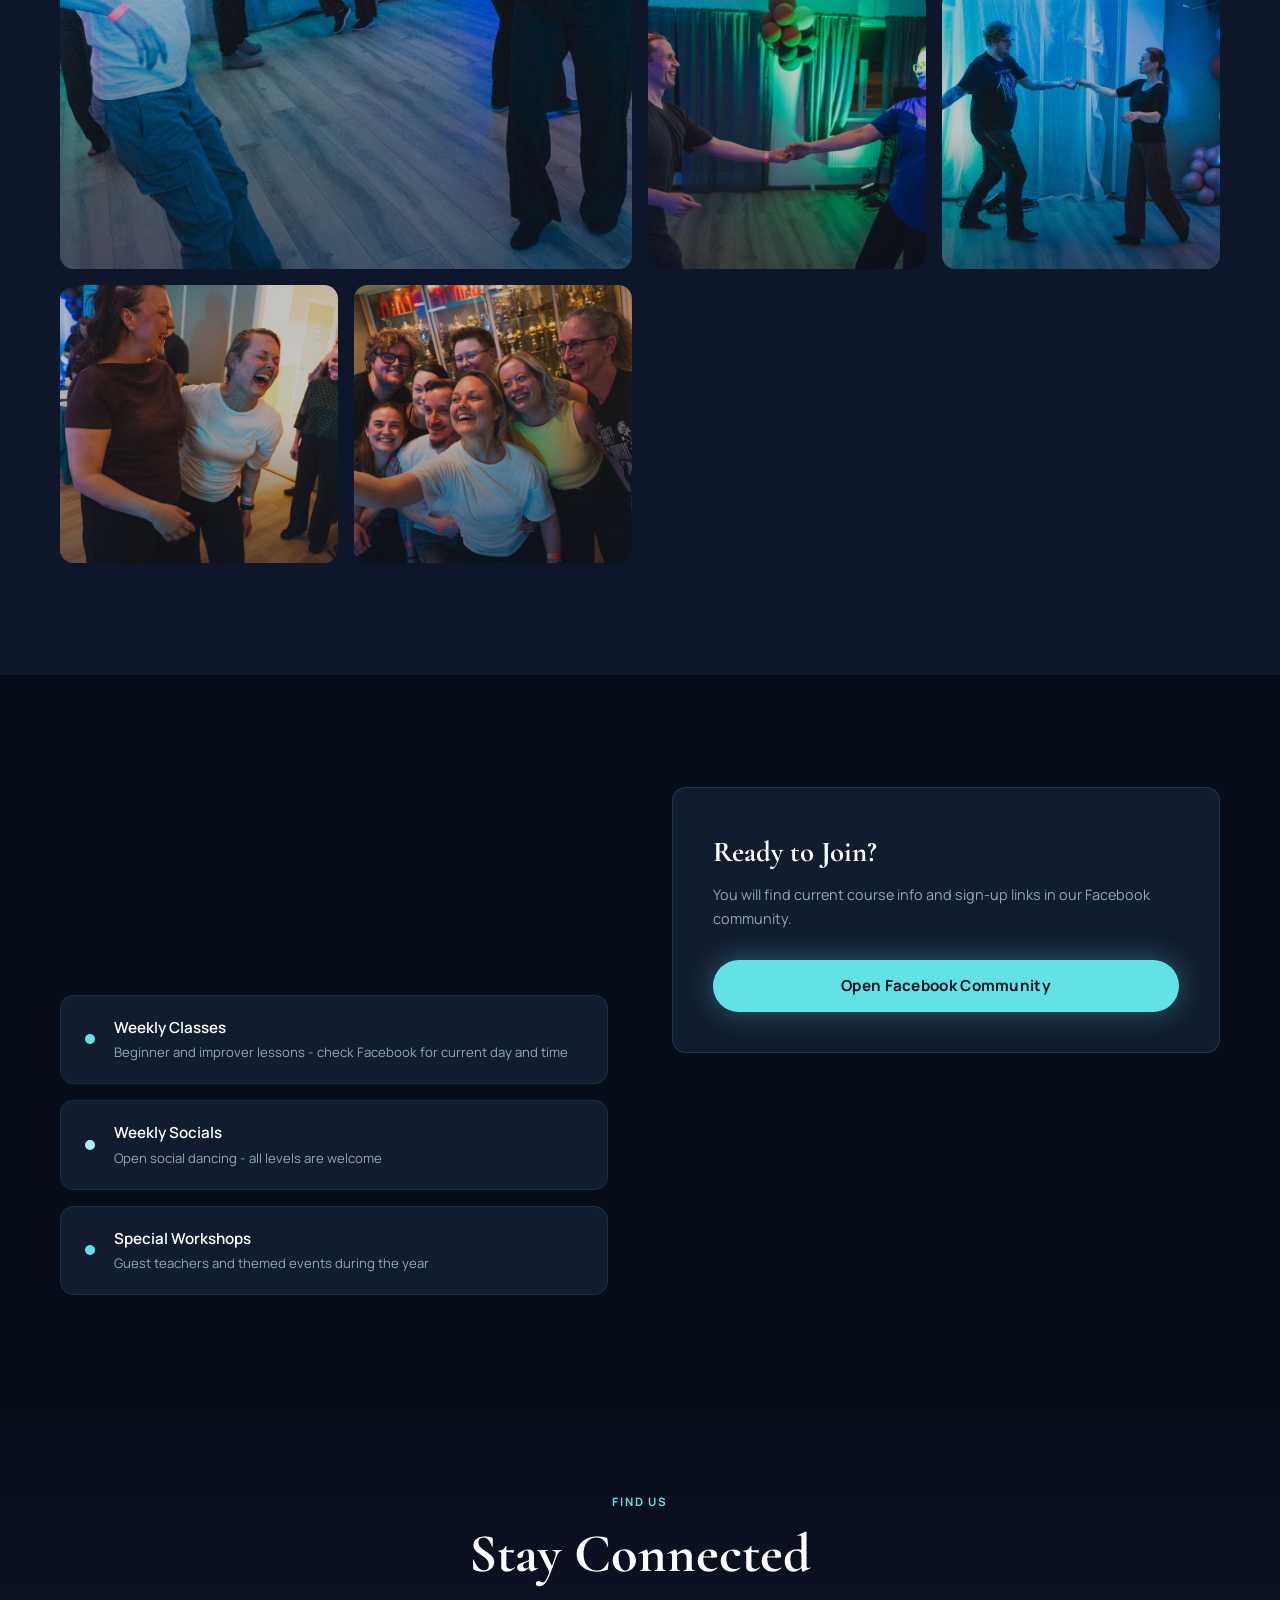
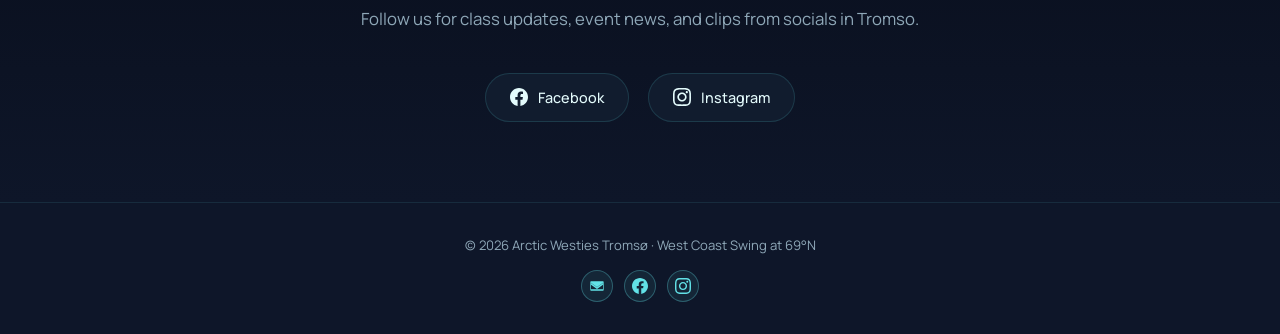
==== commit 69588888: "add even" ====
--- a/index.html
+++ b/index.html
@@ -719,6 +719,14 @@
         Workshops, socials and weekend intensives - here is what is coming up.
       </p>
       <a class="event-preview-card reveal reveal-delay-2" href="events.html">
+        <img class="event-preview-image" src="res/897810876_122318655266065096_4169343923673854249_n.jpg" alt="Christmas Party" loading="lazy" />
+        <div class="event-preview-body">
+          <div class="event-preview-date">Dec 7, 2026 · 17:00–23:00</div>
+          <h3>Christmas Party with Arctic Westies</h3>
+          <p>📍 LHL Tromsø · Gingerbread baking, Christmas treats, a fun class, and social dancing</p>
+        </div>
+      </a>
+      <a class="event-preview-card reveal reveal-delay-3" href="events.html">
         <img class="event-preview-image" src="res/860379578_122316085874065096_4257489981387628748_n.jpg" alt="WCS weekend intensive with Tom-Elbin Bendheim and My Hanh Tu" loading="lazy" />
         <div class="event-preview-body">
           <div class="event-preview-date">Feb 5 – 7, 2027</div>
@@ -726,7 +734,7 @@
           <p>📍 Storgata 132A, 9008 Tromsø · Workshops, parties, and social dancing</p>
         </div>
       </a>
-      <a class="event-preview-card reveal reveal-delay-3" href="https://www.facebook.com/events/1043652004700489/" target="_blank" rel="noopener noreferrer">
+      <a class="event-preview-card reveal reveal-delay-4" href="https://www.facebook.com/events/1043652004700489/" target="_blank" rel="noopener noreferrer">
         <img class="event-preview-image" src="res/RolfAndMartine.jpg" alt="Rolf & Martine" loading="lazy" />
         <div class="event-preview-body">
           <div class="event-preview-date">Sep 18 – 20, 2026</div>
@@ -734,7 +742,7 @@
           <p>📍 Storgata 132A (LHL Tromsø) · Fri–Sun</p>
         </div>
       </a>
-      <a class="event-preview-card reveal reveal-delay-4" href="courses.html">
+      <a class="event-preview-card reveal reveal-delay-5" href="courses.html">
         <img class="event-preview-image" src="res/670909158_122290405946065096_632603687669706200_n.jpg" alt="Arctic Westies class" loading="lazy" />
         <div class="event-preview-body">
           <div class="event-preview-date">Autumn 2026</div>
@@ -742,7 +750,7 @@
           <p>Sign up for Level 1, Level 2, solo skills, and social dancing.</p>
         </div>
       </a>
-      <div class="events-preview-more reveal reveal-delay-5">
+      <div class="events-preview-more reveal reveal-delay-6">
         <a href="events.html" class="btn-ghost">View All Events</a>
       </div>
     </div>
